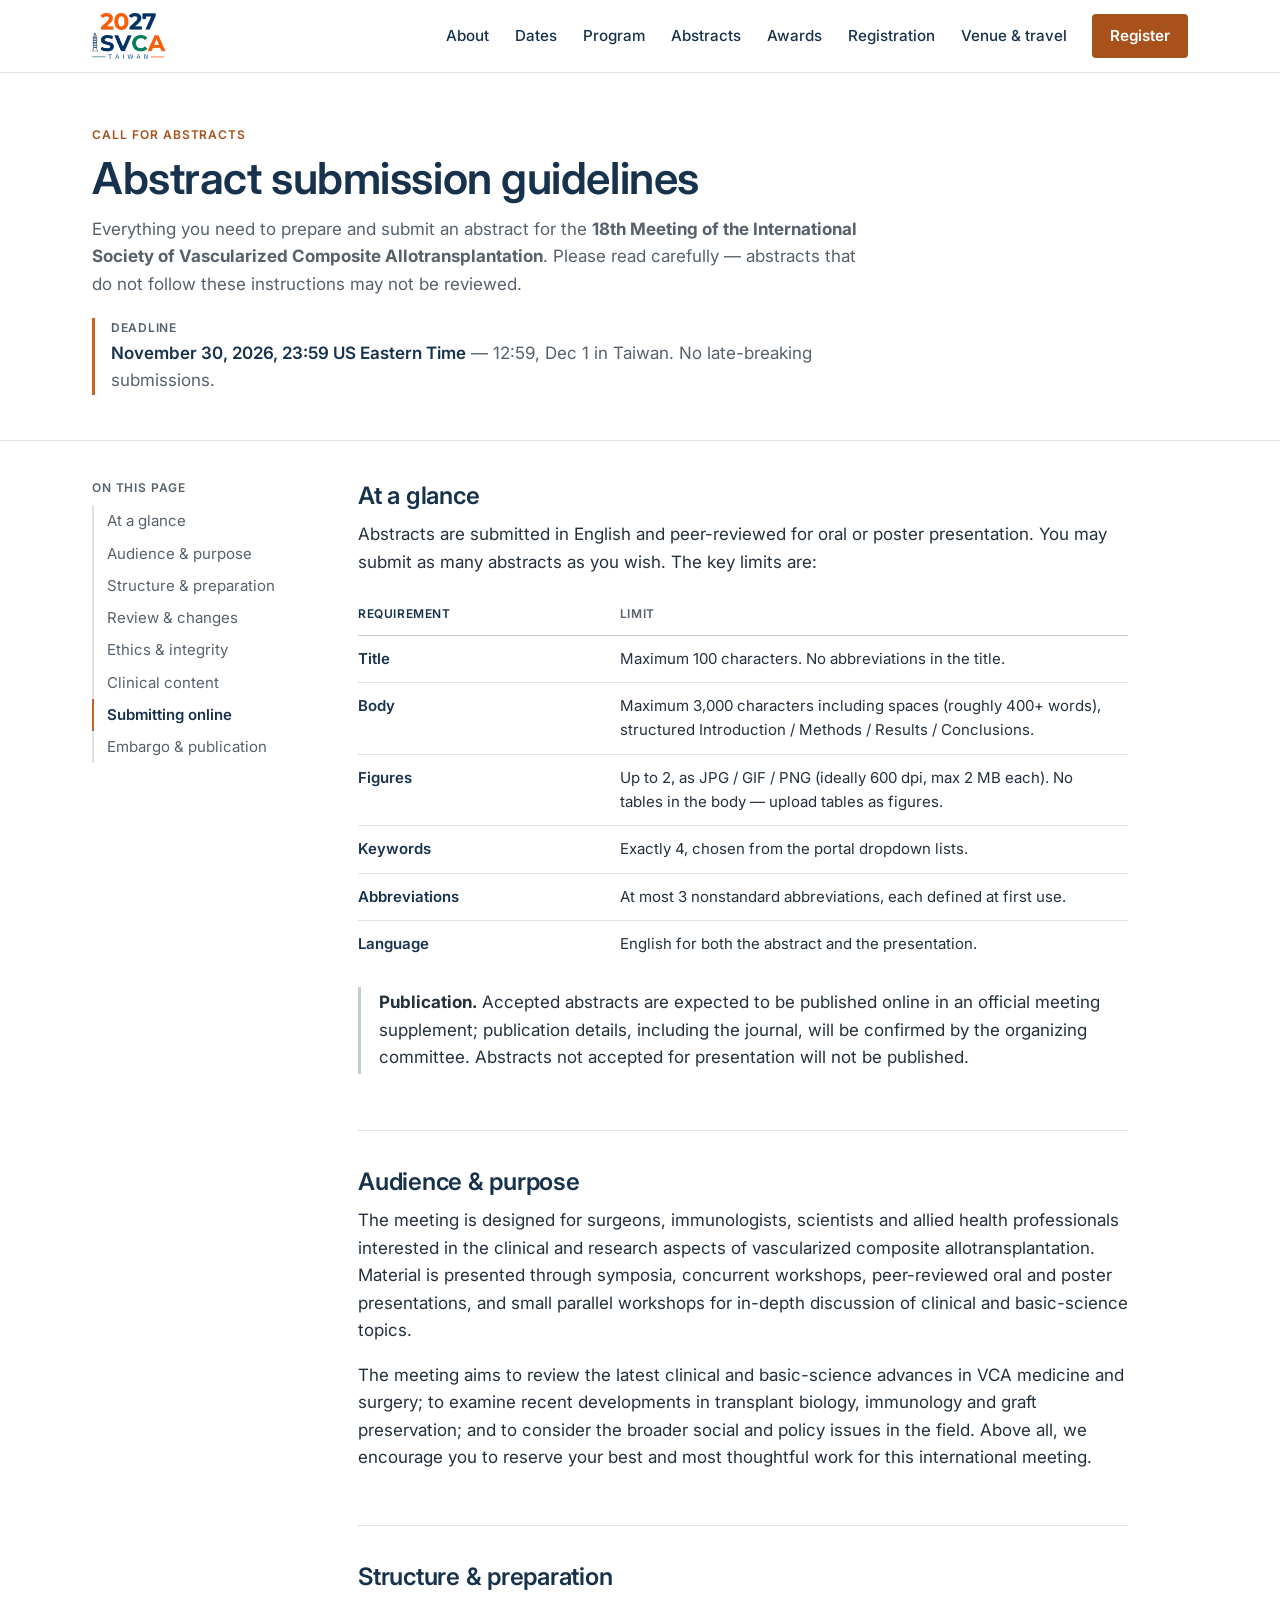
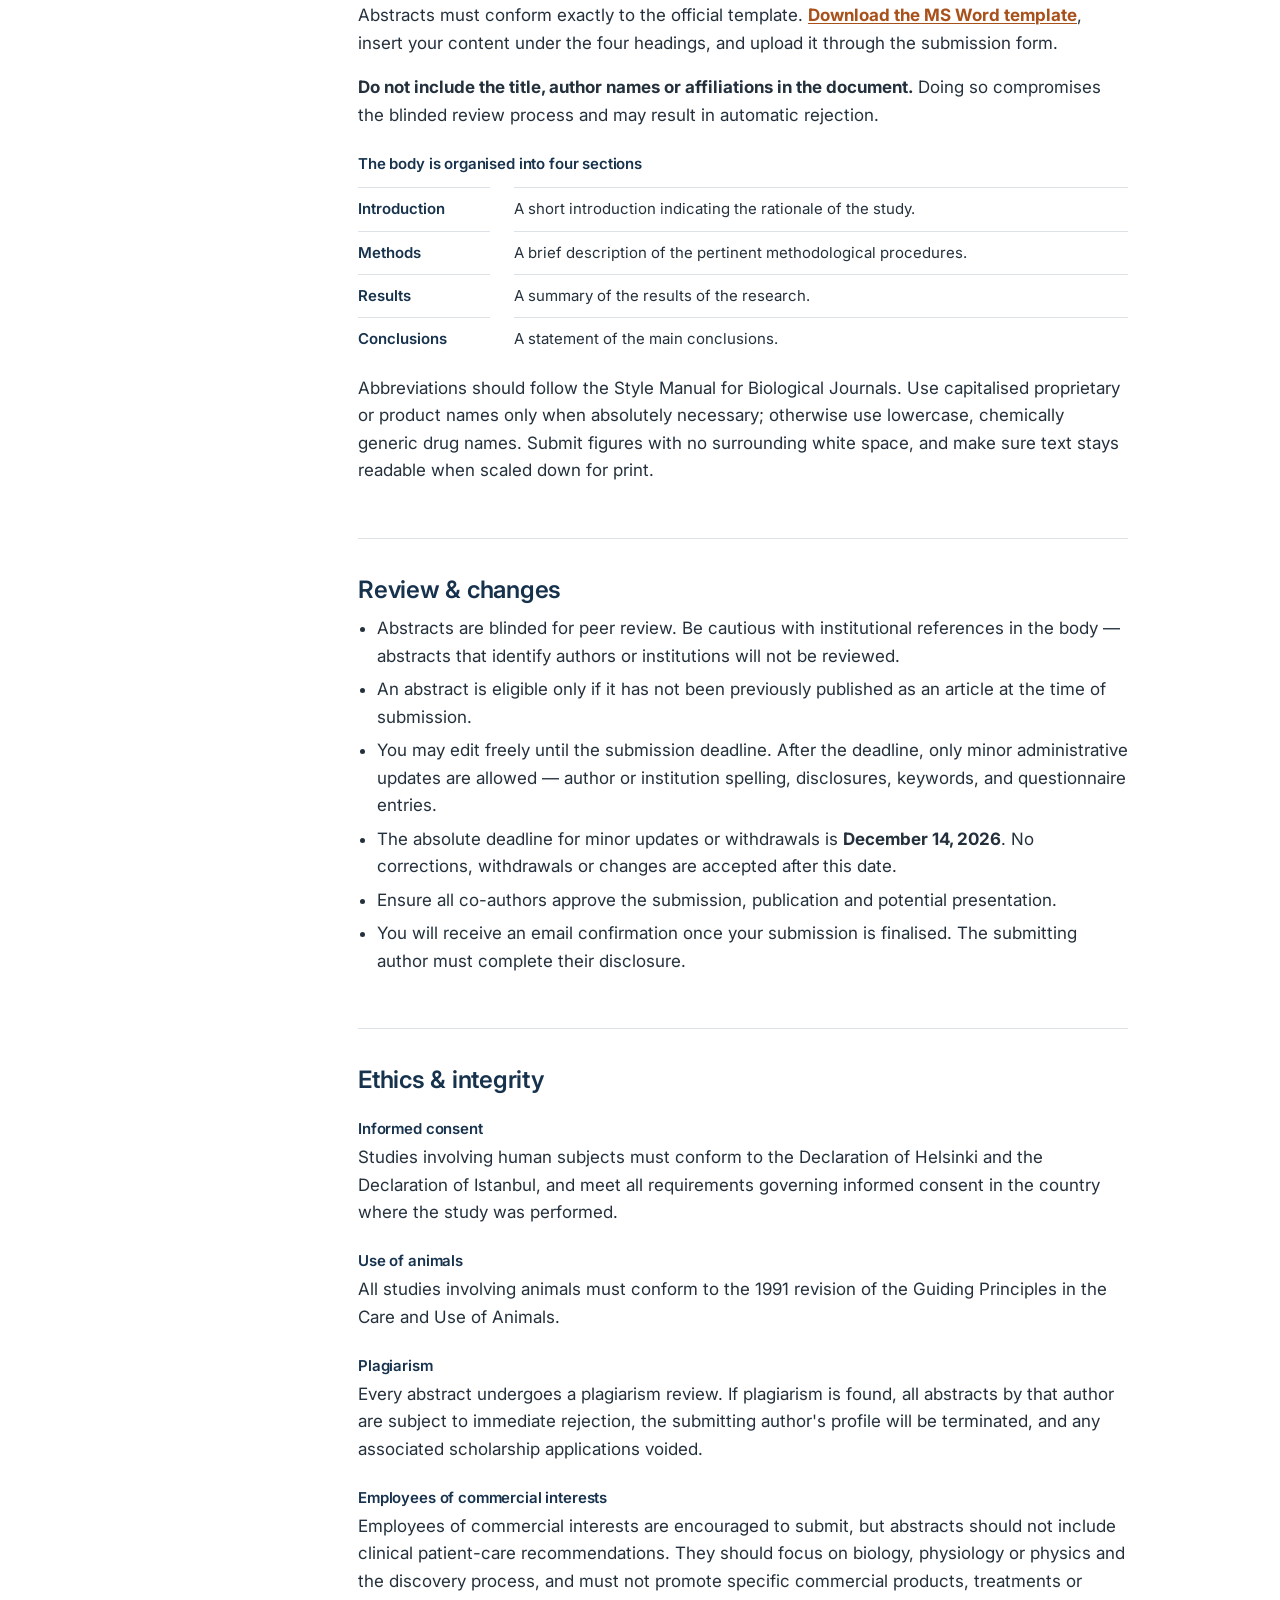
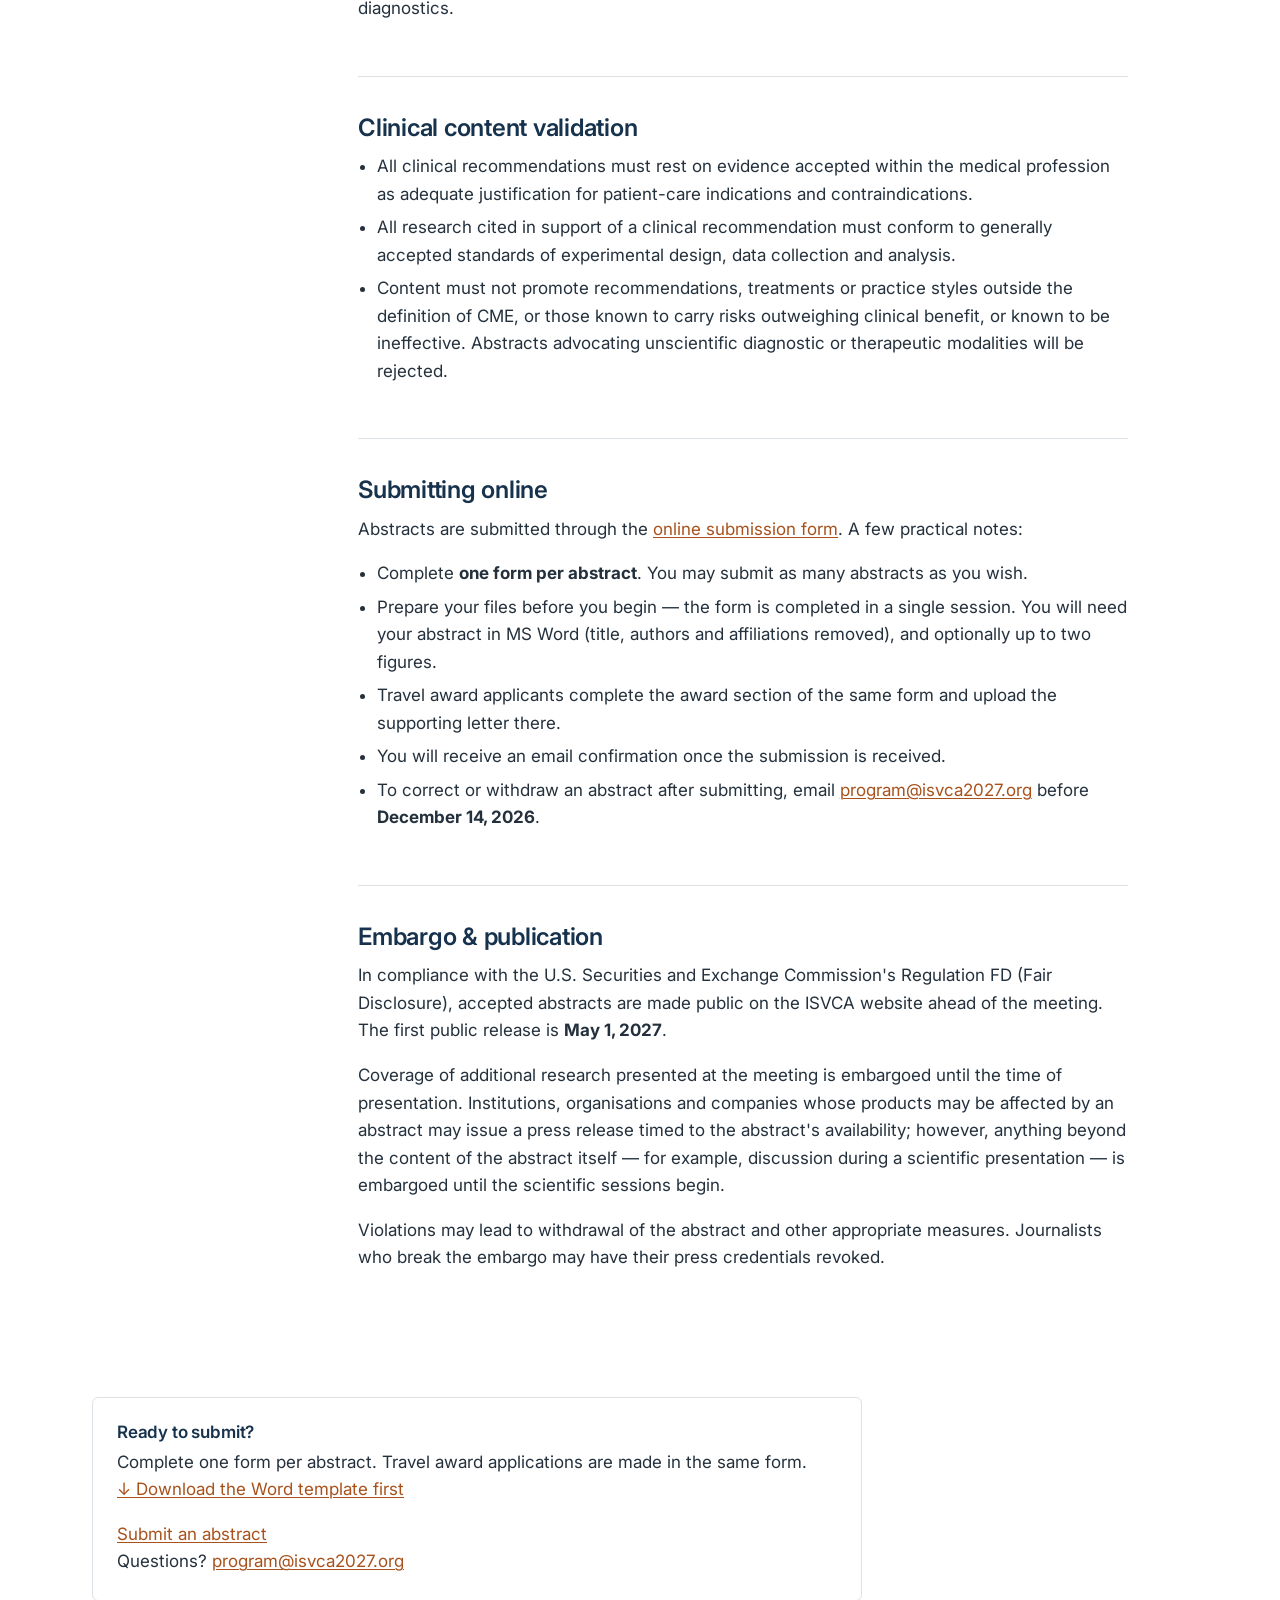
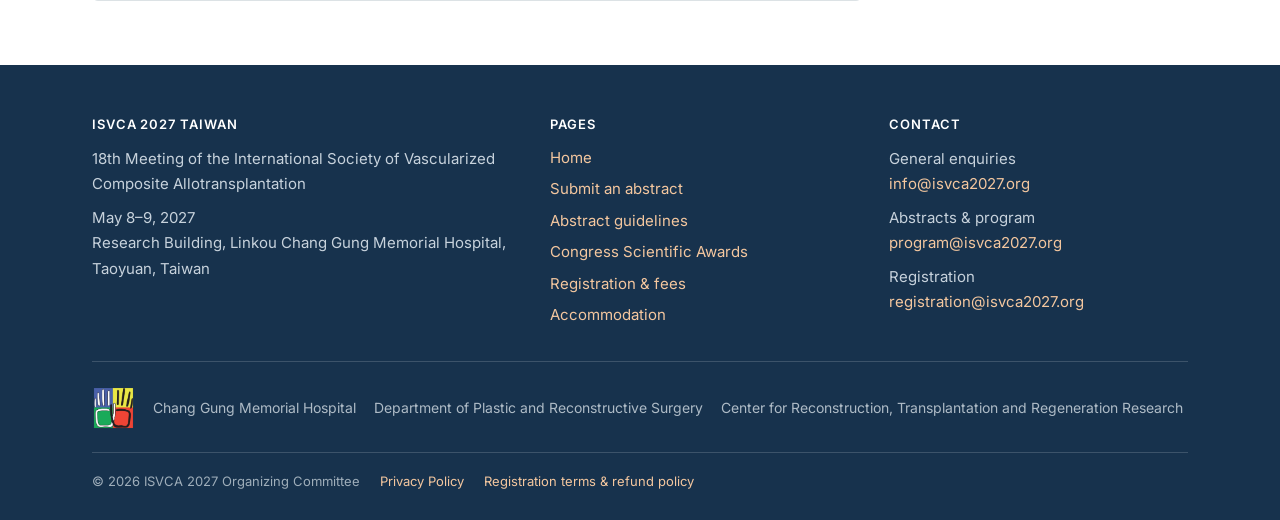
==== abstract-guidelines.html @ fd090eeb "ISVCA 2027 site: editorial redesign with shared design system - single shared stylesheet (assets/css" ====
<!DOCTYPE html>
<html lang="en">
<head>
<meta charset="UTF-8">
<meta name="viewport" content="width=device-width, initial-scale=1">
<title>Abstract Guidelines — ISVCA 2027</title>
<meta name="description" content="Full abstract submission guidelines and policies for ISVCA 2027 — the 18th Meeting of the International Society of Vascularized Composite Allotransplantation.">
<link rel="canonical" href="https://isvca2027.org/abstract-guidelines.html">
<meta name="theme-color" content="#17324D">
<link rel="icon" href="assets/favicon.svg" type="image/svg+xml">
<link rel="preconnect" href="https://fonts.googleapis.com">
<link rel="preconnect" href="https://fonts.gstatic.com" crossorigin>
<link rel="stylesheet" href="https://fonts.googleapis.com/css2?family=Inter:wght@400;500;600&display=swap">
<link rel="stylesheet" href="assets/css/site.css">
</head>
<body>
<a class="sr-only" href="#main">Skip to main content</a>

<header class="site-head">
  <div class="wrap site-head__in">
    <a class="site-head__brand" href="index.html"><img src="assets/logo.webp" width="288" height="180" alt="ISVCA 2027 Taiwan"></a>
    <button class="nav-toggle" aria-expanded="false" aria-controls="site-nav">
      <svg width="16" height="12" viewBox="0 0 16 12" aria-hidden="true"><path d="M0 1h16M0 6h16M0 11h16" stroke="currentColor" stroke-width="1.6"/></svg>
      Menu
    </button>
    <nav class="site-nav" id="site-nav" aria-label="Main">
      <a href="index.html#about">About</a>
      <a href="index.html#dates">Dates</a>
      <a href="index.html#program">Program</a>
      <a href="abstract-guidelines.html">Abstracts</a>
      <a href="awards.html">Awards</a>
      <a href="registration.html">Registration</a>
      <a href="index.html#travel">Venue &amp; travel</a>
      <a class="nav-cta" href="https://payment.cgprstw.org/13" target="_blank" rel="noopener">Register</a>
    </nav>
  </div>
</header>

<main id="main">
  <div class="docpage__head">
    <div class="wrap">
      <span class="kicker">Call for Abstracts</span>
      <h1>Abstract submission guidelines</h1>
      <p class="lede">Everything you need to prepare and submit an abstract for the <b>18th Meeting of the International Society of Vascularized Composite Allotransplantation</b>. Please read carefully — abstracts that do not follow these instructions may not be reviewed.</p>
      <p class="docpage__meta"><span class="k">Deadline</span> <span class="v">November 30, 2026, 23:59 US Eastern Time</span> — 12:59, Dec 1 in Taiwan. No late-breaking submissions.</p>
    </div>
  </div>

  <div class="wrap docpage">
    <aside class="toc">
      <h2>On this page</h2>
      <nav aria-label="Sections of this page">
        <a href="#specs">At a glance</a>
        <a href="#purpose">Audience &amp; purpose</a>
        <a href="#structure">Structure &amp; preparation</a>
        <a href="#review">Review &amp; changes</a>
        <a href="#ethics">Ethics &amp; integrity</a>
        <a href="#cme">Clinical content</a>
        <a href="#online">Submitting online</a>
        <a href="#embargo">Embargo &amp; publication</a>
      </nav>
    </aside>

    <div class="docbody">
<section id="specs">
      <h2>At a glance</h2>
      <p>Abstracts are submitted in English and peer-reviewed for oral or poster presentation. You may submit as many abstracts as you wish. The key limits are:</p>
      <table class="plain">
        <thead><tr><th>Requirement</th><th>Limit</th></tr></thead>
        <tbody>
          <tr><td>Title</td><td>Maximum 100 characters. No abbreviations in the title.</td></tr>
          <tr><td>Body</td><td>Maximum 3,000 characters including spaces (roughly 400+ words), structured Introduction / Methods / Results / Conclusions.</td></tr>
          <tr><td>Figures</td><td>Up to 2, as JPG / GIF / PNG (ideally 600 dpi, max 2 MB each). No tables in the body — upload tables as figures.</td></tr>
          <tr><td>Keywords</td><td>Exactly 4, chosen from the portal dropdown lists.</td></tr>
          <tr><td>Abbreviations</td><td>At most 3 nonstandard abbreviations, each defined at first use.</td></tr>
          <tr><td>Language</td><td>English for both the abstract and the presentation.</td></tr>
        </tbody>
      </table>
      <p class="callout"><b>Publication.</b> Accepted abstracts are expected to be published online in an official meeting supplement; publication details, including the journal, will be confirmed by the organizing committee. Abstracts not accepted for presentation will not be published.</p>
    </section>

    <section id="purpose">
      <h2>Audience &amp; purpose</h2>
      <p>The meeting is designed for surgeons, immunologists, scientists and allied health professionals interested in the clinical and research aspects of vascularized composite allotransplantation. Material is presented through symposia, concurrent workshops, peer-reviewed oral and poster presentations, and small parallel workshops for in-depth discussion of clinical and basic-science topics.</p>
      <p>The meeting aims to review the latest clinical and basic-science advances in VCA medicine and surgery; to examine recent developments in transplant biology, immunology and graft preservation; and to consider the broader social and policy issues in the field. Above all, we encourage you to reserve your best and most thoughtful work for this international meeting.</p>
    </section>

    <section id="structure">
      <h2>Structure &amp; preparation</h2>
      <p>Abstracts must conform exactly to the official template. <a href="ISVCA2027-Abstract-Template.docx" download><b>Download the MS&nbsp;Word template</b></a>, insert your content under the four headings, and upload it through the submission form.</p>
      <p><b>Do not include the title, author names or affiliations in the document.</b> Doing so compromises the blinded review process and may result in automatic rejection.</p>
      <h3>The body is organised into four sections</h3>
      <dl class="struct">
        <dt>Introduction</dt><dd>A short introduction indicating the rationale of the study.</dd>
        <dt>Methods</dt><dd>A brief description of the pertinent methodological procedures.</dd>
        <dt>Results</dt><dd>A summary of the results of the research.</dd>
        <dt>Conclusions</dt><dd>A statement of the main conclusions.</dd>
      </dl>
      <p>Abbreviations should follow the Style Manual for Biological Journals. Use capitalised proprietary or product names only when absolutely necessary; otherwise use lowercase, chemically generic drug names. Submit figures with no surrounding white space, and make sure text stays readable when scaled down for print.</p>
    </section>

    <section id="review">
      <h2>Review &amp; changes</h2>
      <ul>
        <li>Abstracts are blinded for peer review. Be cautious with institutional references in the body — abstracts that identify authors or institutions will not be reviewed.</li>
        <li>An abstract is eligible only if it has not been previously published as an article at the time of submission.</li>
        <li>You may edit freely until the submission deadline. After the deadline, only minor administrative updates are allowed — author or institution spelling, disclosures, keywords, and questionnaire entries.</li>
        <li>The absolute deadline for minor updates or withdrawals is <b>December 14, 2026</b>. No corrections, withdrawals or changes are accepted after this date.</li>
        <li>Ensure all co-authors approve the submission, publication and potential presentation.</li>
        <li>You will receive an email confirmation once your submission is finalised. The submitting author must complete their disclosure.</li>
      </ul>
    </section>

    <section id="ethics">
      <h2>Ethics &amp; integrity</h2>
      <h3>Informed consent</h3>
      <p>Studies involving human subjects must conform to the Declaration of Helsinki and the Declaration of Istanbul, and meet all requirements governing informed consent in the country where the study was performed.</p>
      <h3>Use of animals</h3>
      <p>All studies involving animals must conform to the 1991 revision of the Guiding Principles in the Care and Use of Animals.</p>
      <h3>Plagiarism</h3>
      <p>Every abstract undergoes a plagiarism review. If plagiarism is found, all abstracts by that author are subject to immediate rejection, the submitting author's profile will be terminated, and any associated scholarship applications voided.</p>
      <h3>Employees of commercial interests</h3>
      <p>Employees of commercial interests are encouraged to submit, but abstracts should not include clinical patient-care recommendations. They should focus on biology, physiology or physics and the discovery process, and must not promote specific commercial products, treatments or diagnostics.</p>
    </section>

    <section id="cme">
      <h2>Clinical content validation</h2>
      <ul>
        <li>All clinical recommendations must rest on evidence accepted within the medical profession as adequate justification for patient-care indications and contraindications.</li>
        <li>All research cited in support of a clinical recommendation must conform to generally accepted standards of experimental design, data collection and analysis.</li>
        <li>Content must not promote recommendations, treatments or practice styles outside the definition of CME, or those known to carry risks outweighing clinical benefit, or known to be ineffective. Abstracts advocating unscientific diagnostic or therapeutic modalities will be rejected.</li>
      </ul>
    </section>

    <section id="online">
      <h2>Submitting online</h2>
      <p>Abstracts are submitted through the <a href="submit-abstract.html">online submission form</a>. A few practical notes:</p>
      <ul>
        <li>Complete <b>one form per abstract</b>. You may submit as many abstracts as you wish.</li>
        <li>Prepare your files before you begin — the form is completed in a single session. You will need your abstract in MS&nbsp;Word (title, authors and affiliations removed), and optionally up to two figures.</li>
        <li>Travel award applicants complete the award section of the same form and upload the supporting letter there.</li>
        <li>You will receive an email confirmation once the submission is received.</li>
        <li>To correct or withdraw an abstract after submitting, email <a href="mailto:program@isvca2027.org">program@isvca2027.org</a> before <b>December 14, 2026</b>.</li>
      </ul>
    </section>

    <section id="embargo">
      <h2>Embargo &amp; publication</h2>
      <p>In compliance with the U.S. Securities and Exchange Commission's Regulation FD (Fair Disclosure), accepted abstracts are made public on the ISVCA website ahead of the meeting. The first public release is <b>May 1, 2027</b>.</p>
      <p>Coverage of additional research presented at the meeting is embargoed until the time of presentation. Institutions, organisations and companies whose products may be affected by an abstract may issue a press release timed to the abstract's availability; however, anything beyond the content of the abstract itself — for example, discussion during a scientific presentation — is embargoed until the scientific sessions begin.</p>
      <p>Violations may lead to withdrawal of the abstract and other appropriate measures. Journalists who break the embargo may have their press credentials revoked.</p>
    </section>
    </div>
  </div>

  <div class="wrap" style="padding-bottom:64px">
    <div class="panel" style="max-width:var(--measure)">
      <h2 style="font-size:1.0625rem;margin-bottom:.4rem">Ready to submit?</h2>
<p>Complete one form per abstract. Travel award applications are made in the same form.<br><a href="ISVCA2027-Abstract-Template.docx" download>↓ Download the Word template first</a></p>
      <a href="submit-abstract.html">Submit an abstract</a>
      <p>Questions? <a href="mailto:program@isvca2027.org">program@isvca2027.org</a></p>
    </div>
  </div>

</main>

<footer class="site-foot">
  <div class="wrap">
    <div class="site-foot__cols">
      <div>
        <h2>ISVCA 2027 Taiwan</h2>
        <p>18th Meeting of the International Society of Vascularized Composite Allotransplantation</p>
        <p>May 8&ndash;9, 2027<br>Research Building, Linkou Chang Gung Memorial Hospital, Taoyuan, Taiwan</p>
      </div>
      <div>
        <h2>Pages</h2>
        <div class="site-foot__links">
          <a href="index.html">Home</a>
          <a href="submit-abstract.html">Submit an abstract</a>
          <a href="abstract-guidelines.html">Abstract guidelines</a>
          <a href="awards.html">Congress Scientific Awards</a>
          <a href="registration.html">Registration &amp; fees</a>
          <a href="index.html#hotels">Accommodation</a>
        </div>
      </div>
      <div>
        <h2>Contact</h2>
        <p>General enquiries<br><a href="mailto:info@isvca2027.org">info@isvca2027.org</a></p>
        <p>Abstracts &amp; program<br><a href="mailto:program@isvca2027.org">program@isvca2027.org</a></p>
        <p>Registration<br><a href="mailto:registration@isvca2027.org">registration@isvca2027.org</a></p>
      </div>
    </div>
    <div class="site-foot__orgs">
      <img src="assets/hands.webp" width="283" height="287" loading="lazy" decoding="async" alt="International Society of Vascularized Composite Allotransplantation logo">
      <span>Chang Gung Memorial Hospital</span>
      <span>Department of Plastic and Reconstructive Surgery</span>
      <span>Center for Reconstruction, Transplantation and Regeneration Research</span>
    </div>
    <div class="site-foot__legal">
      <span>&copy; 2026 ISVCA 2027 Organizing Committee</span>
      <a href="privacy.html">Privacy Policy</a>
      <a href="registration.html#refund">Registration terms &amp; refund policy</a>
    </div>
  </div>
</footer>
<script src="assets/js/site.js" defer></script>
</body>
</html>
---- assets/css/site.css ----
/* ==========================================================================
   ISVCA 2027 — shared design system
   Editorial / academic conference styling. One typeface, restrained colour,
   thin rules and spacing instead of cards and shadows.
   ========================================================================== */

/* ---------- Tokens ---------------------------------------------------- */
:root{
  /* colour */
  --navy:#17324D;          /* headings, primary surfaces */
  --ink:#24313D;           /* body text */
  --muted:#56616B;         /* secondary text — 6.33:1 on white */
  --accent:#C96524;        /* orange: large text, rules, accents only (3.91:1) */
  --accent-dk:#A8511B;     /* orange for links & button fills — 5.44:1 */
  --green:#426D64;         /* secondary accent — 5.83:1 */
  --surface:#FFFFFF;
  --surface-alt:#F5F6F5;   /* occasional band */
  --rule:#DCE2E5;
  --rule-strong:#C3CCD2;

  /* type */
  --font:'Inter','Source Sans 3',-apple-system,BlinkMacSystemFont,'Segoe UI',Roboto,Helvetica,Arial,sans-serif;
  --fs-body:1.0625rem;     /* 17px */
  --fs-small:0.875rem;     /* 14px */
  --lh:1.62;
  --measure:70ch;

  /* layout */
  --maxw:1160px;
  --pad:32px;
  --section-y:88px;
  --radius:6px;
  --radius-sm:4px;
}

@media (max-width:760px){
  :root{ --pad:20px; --section-y:56px; --fs-body:1rem; }
}

/* ---------- Reset ----------------------------------------------------- */
*,*::before,*::after{box-sizing:border-box}
html{-webkit-text-size-adjust:100%;scroll-behavior:smooth;scroll-padding-top:84px}
body{
  margin:0;background:var(--surface);color:var(--ink);
  font-family:var(--font);font-size:var(--fs-body);line-height:var(--lh);
  -webkit-font-smoothing:antialiased;text-rendering:optimizeLegibility;
}
img{max-width:100%;height:auto;display:block}
h1,h2,h3,h4,h5{margin:0;color:var(--navy);font-weight:600;line-height:1.22;letter-spacing:-0.01em}
p{margin:0 0 1em}
ul,ol{margin:0 0 1em;padding-left:1.25em}
li{margin:.35em 0}
a{color:var(--accent-dk);text-decoration:underline;text-underline-offset:2px;text-decoration-thickness:1px}
a:hover{color:var(--navy)}
:focus-visible{outline:2px solid var(--accent-dk);outline-offset:2px;border-radius:2px}
hr{border:none;border-top:1px solid var(--rule);margin:2rem 0}
table{border-collapse:collapse;width:100%}
.sr-only{position:absolute;width:1px;height:1px;padding:0;margin:-1px;overflow:hidden;clip:rect(0,0,0,0);white-space:nowrap;border:0}

/* ---------- Layout ---------------------------------------------------- */
.wrap{max-width:var(--maxw);margin-inline:auto;padding-inline:var(--pad)}
.section{padding-block:var(--section-y)}
.section--alt{background:var(--surface-alt)}
.section--tight{padding-block:calc(var(--section-y) * .62)}
.section + .section{border-top:1px solid var(--rule)}
.section--alt + .section,.section + .section--alt{border-top:none}
.prose{max-width:var(--measure)}

/* section heading: sentence case, no eyebrow pill, no gradient rule */
.s-head{margin-bottom:34px;max-width:var(--measure)}
.s-head h2{font-size:clamp(1.75rem,2.6vw,2.125rem);font-weight:600}
.s-head .lede{margin:.6rem 0 0;color:var(--muted)}
.s-head .kicker{
  display:block;font-size:.75rem;font-weight:600;letter-spacing:.08em;
  text-transform:uppercase;color:var(--muted);margin-bottom:.45rem;
}

/* ---------- Buttons --------------------------------------------------- */
.btn{
  display:inline-flex;align-items:center;gap:.5em;
  padding:.72em 1.4em;border-radius:var(--radius-sm);
  font-size:1rem;font-weight:600;line-height:1.2;
  text-decoration:none;border:1px solid transparent;cursor:pointer;
  transition:background-color .15s ease,border-color .15s ease,color .15s ease;
  min-height:44px;
}
.btn--primary{background:var(--accent-dk);color:#fff;border-color:var(--accent-dk)}
.btn--primary:hover{background:#8e4416;border-color:#8e4416;color:#fff}
.btn--primary:active{background:#7a3a12}
.btn--secondary{background:transparent;color:var(--navy);border-color:var(--rule-strong)}
.btn--secondary:hover{background:var(--surface-alt);border-color:var(--navy);color:var(--navy)}
.btn--onDark{background:#fff;color:var(--navy);border-color:#fff}
.btn--onDark:hover{background:var(--surface-alt);color:var(--navy)}
.btn[aria-disabled="true"],.btn:disabled{background:var(--rule);color:var(--muted);border-color:var(--rule);cursor:not-allowed}
.link-quiet{font-weight:600;color:var(--navy);text-decoration:none;border-bottom:1px solid var(--rule-strong);padding-bottom:1px}
.link-quiet:hover{color:var(--accent-dk);border-bottom-color:var(--accent-dk)}

/* ---------- Site header / nav ---------------------------------------- */
.site-head{position:sticky;top:0;z-index:50;background:rgba(255,255,255,.97);border-bottom:1px solid var(--rule);backdrop-filter:saturate(140%) blur(6px)}
.site-head__in{display:flex;align-items:center;gap:20px;min-height:72px}
.site-head__brand{display:flex;align-items:center;text-decoration:none;flex:0 0 auto}
.site-head__brand img{height:46px;width:auto}
.site-nav{margin-left:auto;display:flex;align-items:center;gap:4px}
.site-nav a{
  color:var(--navy);text-decoration:none;font-size:.95rem;font-weight:500;
  padding:9px 11px;border-radius:var(--radius-sm);white-space:nowrap;
}
.site-nav a:hover{background:var(--surface-alt)}
.site-nav a[aria-current="true"]{color:var(--accent-dk);box-shadow:inset 0 -2px 0 var(--accent)}
.site-nav .nav-cta{margin-left:10px;background:var(--accent-dk);color:#fff;padding:10px 18px;font-weight:600}
.site-nav .nav-cta:hover{background:#8e4416;color:#fff}
.nav-toggle{display:none;margin-left:auto;align-items:center;gap:8px;background:none;border:1px solid var(--rule-strong);border-radius:var(--radius-sm);padding:9px 13px;font:inherit;font-size:.9rem;font-weight:600;color:var(--navy);cursor:pointer;min-height:44px}
.nav-toggle svg{display:block}

@media (max-width:1060px){
  .nav-toggle{display:inline-flex}
  .site-nav{
    display:none;position:absolute;left:0;right:0;top:100%;
    background:#fff;border-bottom:1px solid var(--rule);
    flex-direction:column;align-items:stretch;gap:0;padding:8px var(--pad) 18px;
  }
  .site-nav.is-open{display:flex}
  .site-nav a{padding:13px 4px;border-bottom:1px solid var(--rule);border-radius:0;font-size:1rem}
  .site-nav .nav-cta{margin:14px 0 0;border-radius:var(--radius-sm);text-align:center;justify-content:center;display:block;border-bottom:none}
}

/* ---------- Hero ------------------------------------------------------ */
.hero{padding-block:72px 0;border-bottom:1px solid var(--rule)}
.hero__grid{display:grid;grid-template-columns:minmax(0,1.05fr) minmax(0,.95fr);gap:56px;align-items:center}
.hero__eyebrow{font-size:.8rem;font-weight:600;letter-spacing:.09em;text-transform:uppercase;color:var(--accent-dk);margin:0 0 .9rem}
.hero h1{font-size:clamp(2rem,4.6vw,3.5rem);font-weight:600;line-height:1.08;letter-spacing:-0.02em;margin:0 0 .35rem}
.hero__sub{font-size:clamp(1.0625rem,1.6vw,1.3rem);font-weight:400;color:var(--ink);line-height:1.38;max-width:24ch;margin:0 0 1.6rem}
.hero__facts{margin:0 0 1.9rem;padding:0;list-style:none;border-top:1px solid var(--rule);border-bottom:1px solid var(--rule)}
.hero__facts li{display:flex;gap:16px;padding:12px 0;margin:0;border-bottom:1px solid var(--rule)}
.hero__facts li:last-child{border-bottom:none}
.hero__facts dt,.hero__facts .k{flex:0 0 108px;color:var(--muted);font-size:.875rem;padding-top:1px}
.hero__facts .v{font-weight:600;color:var(--navy)}
.hero__facts .v small{display:block;font-weight:400;color:var(--muted);font-size:.875rem}
.hero__actions{display:flex;align-items:center;gap:14px;flex-wrap:wrap}
.hero__note{margin:1.4rem 0 0;font-size:.875rem;color:var(--muted)}
.hero__poster{margin:0}
.hero__poster img{width:100%;border:1px solid var(--rule);border-radius:var(--radius)}
.hero__poster figcaption{margin-top:10px;font-size:.8125rem;color:var(--muted)}
@media (max-width:900px){
  .hero{padding-block:44px 0}
  .hero__grid{grid-template-columns:1fr;gap:34px}
  .hero__sub{max-width:none}
}

/* announcement strip — one quiet line, no pills */
.notice{background:var(--navy);color:#E6ECF2}
.notice__in{display:flex;flex-wrap:wrap;gap:8px 28px;padding:13px 0;font-size:.9375rem;align-items:baseline}
.notice b{color:#fff;font-weight:600}
.notice a{color:#F4C79F}
.notice a:hover{color:#fff}

/* ---------- Definition / data lists ----------------------------------- */
.datalist{border-top:1px solid var(--rule);margin:0}
.datalist__row{display:grid;grid-template-columns:200px minmax(0,1fr);gap:8px 28px;padding:16px 0;border-bottom:1px solid var(--rule)}
.datalist__row.is-key .datalist__term{color:var(--accent-dk)}
.datalist__term{font-weight:600;color:var(--navy)}
.datalist__term small{display:block;font-weight:400;color:var(--muted);font-size:.8125rem}
.datalist__desc{color:var(--ink)}
.datalist__desc small{display:block;color:var(--muted);font-size:.875rem;margin-top:2px}
@media (max-width:700px){
  .datalist__row{grid-template-columns:1fr;gap:2px;padding:14px 0}
}

/* ---------- News list ------------------------------------------------- */
.newslist{border-top:1px solid var(--rule)}
.newsitem{display:grid;grid-template-columns:150px minmax(0,1fr);gap:6px 28px;padding:20px 0;border-bottom:1px solid var(--rule)}
.newsitem__date{color:var(--muted);font-size:.875rem;padding-top:3px}
.newsitem h3{font-size:1.0625rem;font-weight:600;margin:0 0 .3rem}
.newsitem p{margin:0;color:var(--muted);max-width:var(--measure)}
@media (max-width:700px){.newsitem{grid-template-columns:1fr;gap:3px}}

/* ---------- Faculty --------------------------------------------------- */
.faculty{border-top:1px solid var(--rule)}
.faculty__row{display:grid;grid-template-columns:minmax(0,1fr) minmax(0,1.25fr) auto;gap:6px 28px;padding:18px 0;border-bottom:1px solid var(--rule);align-items:baseline}
.faculty__name{font-weight:600;color:var(--navy)}
.faculty__name span{display:block;font-weight:400;color:var(--muted);font-size:.875rem;margin-top:1px}
.faculty__affil{color:var(--muted);font-size:.9375rem}
.faculty__status{font-size:.75rem;font-weight:600;letter-spacing:.05em;text-transform:uppercase;white-space:nowrap;color:var(--muted)}
.faculty__status.is-confirmed{color:var(--green)}
@media (max-width:860px){
  .faculty__row{grid-template-columns:1fr;gap:4px;padding:16px 0}
  .faculty__status{order:-1}
}

/* ---------- Schedule table ------------------------------------------- */
.tabs{display:flex;gap:2px;border-bottom:1px solid var(--rule);margin-bottom:0;flex-wrap:wrap}
.tabs button{
  background:none;border:none;border-bottom:2px solid transparent;margin-bottom:-1px;
  font:inherit;font-size:.9375rem;font-weight:600;color:var(--muted);
  padding:12px 16px;cursor:pointer;min-height:44px;
}
.tabs button:hover{color:var(--navy)}
.tabs button[aria-selected="true"]{color:var(--navy);border-bottom-color:var(--accent)}
.tabpanel[hidden]{display:none}
.sched{width:100%;font-size:.9375rem}
.sched caption{text-align:left;color:var(--muted);font-size:.875rem;padding:14px 0 8px}
.sched th,.sched td{text-align:left;padding:12px 14px 12px 0;border-bottom:1px solid var(--rule);vertical-align:top}
.sched thead th{font-size:.75rem;font-weight:600;letter-spacing:.06em;text-transform:uppercase;color:var(--muted);border-bottom:1px solid var(--rule-strong);padding-top:0}
.sched .t{white-space:nowrap;color:var(--navy);font-variant-numeric:tabular-nums;width:1%;font-weight:500}
.sched .ttl{font-weight:600;color:var(--navy)}
.sched .ttl small{display:block;font-weight:400;color:var(--muted);font-size:.875rem;margin-top:2px}
.sched tr.is-break .ttl{font-weight:400;color:var(--muted)}
.sched tr.is-key{background:#FBF6F1}
.tag{display:inline-block;font-size:.6875rem;font-weight:600;letter-spacing:.04em;color:var(--muted);border:1px solid var(--rule-strong);border-radius:3px;padding:1px 5px;margin-left:8px;vertical-align:1px}
@media (max-width:640px){
  .sched,.sched tbody,.sched tr,.sched td{display:block;width:100%}
  .sched thead{display:none}
  .sched tr{padding:12px 0;border-bottom:1px solid var(--rule)}
  .sched td{border:none;padding:0}
  .sched .t{font-size:.8125rem;color:var(--muted);margin-bottom:2px}
}

/* ---------- Fee table ------------------------------------------------- */
.tablewrap{overflow-x:auto;-webkit-overflow-scrolling:touch}
.tablewrap__hint{font-size:.8125rem;color:var(--muted);margin:0 0 6px}
.feetable{font-size:.9375rem;min-width:620px}
.feetable th,.feetable td{padding:12px 16px;border-bottom:1px solid var(--rule);text-align:right;vertical-align:top}
.feetable th:first-child,.feetable td:first-child{text-align:left;padding-left:0}
.feetable thead th{font-size:.75rem;font-weight:600;letter-spacing:.05em;text-transform:uppercase;color:var(--muted);border-bottom:1px solid var(--rule-strong);line-height:1.4}
.feetable thead th span{display:block;text-transform:none;letter-spacing:0;font-weight:400;font-size:.8125rem;margin-top:2px}
.feetable tbody th{text-align:left;padding-left:0;font-weight:600;color:var(--navy);background:var(--surface-alt);font-size:.8125rem;letter-spacing:.04em;text-transform:uppercase}
.feetable td.num{font-variant-numeric:tabular-nums;color:var(--navy);font-weight:500;white-space:nowrap}
.feetable td.num.is-early{color:var(--accent-dk);font-weight:600}
@media (max-width:700px){.feetable th,.feetable td{padding:10px 12px}}

/* ---------- Callouts (replaces coloured cards) ------------------------ */
.callout{border-left:3px solid var(--rule-strong);padding:2px 0 2px 18px;margin:20px 0;color:var(--ink);max-width:var(--measure)}
.callout > :last-child{margin-bottom:0}
.callout--accent{border-left-color:var(--accent)}
.callout--green{border-left-color:var(--green)}
.callout__title{font-weight:600;color:var(--navy)}

/* ---------- Plain panel (light frame, no shadow) ---------------------- */
.panel{border:1px solid var(--rule);border-radius:var(--radius);padding:24px}
.panel h3{font-size:1.0625rem;margin:0 0 .5rem}
.panel > :last-child{margin-bottom:0}
.panel--alt{background:var(--surface-alt);border-color:transparent}

/* ---------- Generic grids -------------------------------------------- */
.cols-2{display:grid;grid-template-columns:repeat(2,minmax(0,1fr));gap:32px}
.cols-3{display:grid;grid-template-columns:repeat(3,minmax(0,1fr));gap:32px}
.cols-2-7-5{display:grid;grid-template-columns:minmax(0,1.3fr) minmax(0,1fr);gap:48px;align-items:start}
@media (max-width:860px){.cols-3{grid-template-columns:repeat(2,minmax(0,1fr));gap:24px}}
@media (max-width:760px){
  .cols-2,.cols-3,.cols-2-7-5{grid-template-columns:1fr;gap:28px}
}

/* ---------- Steps (numbered, no cards) -------------------------------- */
.steps{counter-reset:step;border-top:1px solid var(--rule);margin:0;padding:0;list-style:none}
.steps li{counter-increment:step;display:grid;grid-template-columns:40px minmax(0,1fr);gap:0 20px;padding:18px 0;border-bottom:1px solid var(--rule);margin:0}
.steps li::before{content:counter(step,decimal-leading-zero);color:var(--accent-dk);font-weight:600;font-size:.875rem;padding-top:2px;font-variant-numeric:tabular-nums}
.steps h3{font-size:1rem;margin:0 0 .25rem}
.steps p{margin:0;color:var(--muted);max-width:var(--measure)}

/* ---------- Spec list ------------------------------------------------- */
.speclist{border-top:1px solid var(--rule);margin:0}
.speclist__row{display:grid;grid-template-columns:200px minmax(0,1fr);gap:4px 28px;padding:13px 0;border-bottom:1px solid var(--rule)}
.speclist dt{font-weight:600;color:var(--navy);font-variant-numeric:tabular-nums}
.speclist dd{margin:0;color:var(--muted)}
@media (max-width:700px){.speclist__row{grid-template-columns:1fr;gap:1px}}

/* ---------- Award comparison ------------------------------------------ */
.awards{display:grid;grid-template-columns:repeat(2,minmax(0,1fr));gap:0;border-top:1px solid var(--rule-strong)}
.award{padding:26px 28px 26px 0;border-bottom:1px solid var(--rule)}
.award + .award{padding-left:28px;border-left:1px solid var(--rule)}
.award__org{font-size:.75rem;font-weight:600;letter-spacing:.07em;text-transform:uppercase;color:var(--accent-dk);margin-bottom:.4rem}
.award h3{font-size:1.125rem;margin:0 0 .6rem}
.award__amount{font-weight:600;color:var(--navy);margin:0 0 .6rem}
.award p{color:var(--muted)}
.award > :last-child{margin-bottom:0}
@media (max-width:760px){
  .awards{grid-template-columns:1fr}
  .award{padding:22px 0}
  .award + .award{padding-left:0;border-left:none}
}

/* ---------- Photo cards (Explore) ------------------------------------- */
.photogrid{display:grid;grid-template-columns:repeat(3,minmax(0,1fr));gap:24px}
.photocard{text-decoration:none;color:inherit;display:block}
.photocard img{width:100%;aspect-ratio:3/2;object-fit:cover;border-radius:var(--radius);border:1px solid var(--rule)}
.photocard__k{display:block;font-size:.75rem;letter-spacing:.07em;text-transform:uppercase;color:var(--muted);margin:12px 0 2px}
.photocard h3{font-size:1.0625rem;margin:0 0 .25rem}
.photocard p{margin:0;color:var(--muted);font-size:.9375rem}
.photocard:hover h3{color:var(--accent-dk)}
@media (max-width:860px){.photogrid{grid-template-columns:repeat(2,minmax(0,1fr));gap:20px}}
@media (max-width:560px){.photogrid{grid-template-columns:1fr}}

/* ---------- Venue / map ----------------------------------------------- */
.mapframe{width:100%;height:100%;min-height:320px;border:1px solid var(--rule);border-radius:var(--radius)}

/* ---------- Subscribe ------------------------------------------------- */
.subscribe{background:var(--surface-alt)}
.subscribe__form{display:flex;gap:10px;flex-wrap:wrap;margin:18px 0 0;max-width:var(--measure)}
.subscribe input[type=email]{
  flex:1 1 260px;min-height:44px;padding:11px 14px;border:1px solid var(--rule-strong);
  border-radius:var(--radius-sm);font:inherit;font-size:1rem;background:#fff;color:var(--ink);
}
.subscribe input[type=email]:focus{outline:none;border-color:var(--navy);box-shadow:0 0 0 3px rgba(23,50,77,.12)}
.subscribe__consent{display:flex;gap:10px;align-items:flex-start;margin-top:14px;font-size:.875rem;color:var(--muted);max-width:var(--measure)}
.subscribe__consent input{margin-top:4px;width:16px;height:16px;accent-color:var(--navy);flex:0 0 auto}
.subscribe__msg{margin:12px 0 0;font-size:.9375rem;font-weight:600;min-height:1.3em;color:var(--green)}

/* ---------- Footer ---------------------------------------------------- */
.site-foot{background:var(--navy);color:#C7D2DC;font-size:.9375rem;padding-block:52px 28px}
.site-foot h2{color:#fff;font-size:.8125rem;font-weight:600;letter-spacing:.07em;text-transform:uppercase;margin:0 0 .8rem}
.site-foot a{color:#F4C79F;text-decoration:none}
.site-foot a:hover{color:#fff;text-decoration:underline}
.site-foot__cols{display:grid;grid-template-columns:1.4fr 1fr 1fr;gap:40px;padding-bottom:34px}
.site-foot__cols p{margin:0 0 .5rem;line-height:1.7}
.site-foot__links{display:flex;flex-direction:column;gap:.45rem}
.site-foot__orgs{border-top:1px solid rgba(255,255,255,.16);padding-top:24px;display:flex;align-items:center;gap:18px;flex-wrap:wrap}
.site-foot__orgs img{height:44px;width:auto;border-radius:4px;flex:0 0 auto}
.site-foot__orgs span{font-size:.875rem;color:#AEBBC6}
.site-foot__legal{border-top:1px solid rgba(255,255,255,.16);margin-top:22px;padding-top:18px;font-size:.8125rem;color:#9FAEBA;display:flex;gap:8px 20px;flex-wrap:wrap}
@media (max-width:760px){.site-foot__cols{grid-template-columns:1fr;gap:28px}}

/* ---------- Document pages (guidelines / awards / registration) ------- */
.docpage__head{padding-block:52px 28px;border-bottom:1px solid var(--rule)}
.docpage__head .kicker{display:block;font-size:.75rem;font-weight:600;letter-spacing:.08em;text-transform:uppercase;color:var(--accent-dk);margin-bottom:.5rem}
.docpage__head h1{font-size:clamp(1.9rem,3.6vw,2.75rem);font-weight:600;margin:0 0 .6rem}
.docpage__head .lede{color:var(--muted);max-width:var(--measure);margin:0}
.docpage__meta{display:block;margin-top:20px;border-left:3px solid var(--accent);padding-left:16px;max-width:var(--measure);color:var(--muted)}
.docpage__meta .k{display:block;font-size:.75rem;font-weight:600;letter-spacing:.06em;text-transform:uppercase;color:var(--muted);margin-bottom:2px}
.docpage__meta .v{font-weight:600;color:var(--navy)}
.docpage{display:grid;grid-template-columns:210px minmax(0,1fr);gap:56px;align-items:start;padding-block:40px 72px}
.toc{position:sticky;top:96px;font-size:.9375rem}
.toc h2{font-size:.75rem;font-weight:600;letter-spacing:.07em;text-transform:uppercase;color:var(--muted);margin:0 0 10px}
.toc a{display:block;color:var(--muted);text-decoration:none;padding:6px 0 6px 13px;border-left:2px solid var(--rule);line-height:1.35}
.toc a:hover{color:var(--navy);border-left-color:var(--rule-strong)}
.toc a[aria-current="true"]{color:var(--navy);font-weight:600;border-left-color:var(--accent)}
.docbody{max-width:var(--measure)}
.docbody section{padding-bottom:36px;margin-bottom:36px;border-bottom:1px solid var(--rule);scroll-margin-top:96px}
.docbody section:last-of-type{border-bottom:none;margin-bottom:0}
.docbody h2{font-size:1.5rem;font-weight:600;margin:0 0 .7rem}
.docbody h3{font-size:.9375rem;font-weight:600;margin:1.6rem 0 .35rem}
.docbody p,.docbody li{color:var(--ink)}
.docbody ul{padding-left:1.1em}
.docbody--wide{max-width:none}
@media (max-width:900px){
  .docpage{grid-template-columns:1fr;gap:0;padding-block:28px 56px}
  .toc{position:static;border-bottom:1px solid var(--rule);padding-bottom:20px;margin-bottom:28px}
  .toc nav{columns:2;column-gap:24px}
}

/* ---------- Forms ----------------------------------------------------- */
.form fieldset{border:none;margin:0;padding:30px 0 6px;border-top:1px solid var(--rule)}
.form legend{font-size:.8125rem;font-weight:600;letter-spacing:.06em;text-transform:uppercase;color:var(--muted);padding:0 12px 0 0}
.form .field{margin-bottom:18px}
.form label.lbl{display:block;font-weight:600;font-size:.9375rem;color:var(--navy);margin-bottom:5px}
.form label.lbl .req{color:var(--accent-dk)}
.form label.lbl .opt{font-weight:400;color:var(--muted);font-size:.875rem}
.form .help{color:var(--muted);font-size:.875rem;margin:2px 0 14px;max-width:var(--measure)}
.form input[type=text],.form input[type=email],.form select,.form textarea{
  width:100%;min-height:44px;padding:11px 13px;border:1px solid var(--rule-strong);
  border-radius:var(--radius-sm);font:inherit;font-size:1rem;color:var(--ink);background:#fff;
}
.form textarea{min-height:120px;line-height:1.6;resize:vertical}
.form input:focus,.form select:focus,.form textarea:focus{outline:none;border-color:var(--navy);box-shadow:0 0 0 3px rgba(23,50,77,.12)}
.form input[type=file]{width:100%;padding:11px;border:1px dashed var(--rule-strong);border-radius:var(--radius-sm);background:var(--surface-alt);font-size:.9375rem}
.form .rowfields{display:grid;grid-template-columns:repeat(2,minmax(0,1fr));gap:18px}
.form .check{display:flex;gap:10px;align-items:flex-start;margin:9px 0;font-size:.9375rem;color:var(--ink)}
.form .check input{margin-top:4px;width:16px;height:16px;accent-color:var(--navy);flex:0 0 auto}
.form .radiogroup{display:flex;flex-direction:column;gap:8px;margin-top:4px}
.form .radiogroup.is-inline{flex-direction:row;gap:20px;flex-wrap:wrap}
.form .radiogroup label{display:flex;gap:8px;align-items:flex-start;font-size:.9375rem;cursor:pointer}
.form .radiogroup input{margin-top:4px;width:16px;height:16px;accent-color:var(--navy);flex:0 0 auto}
.form .counter{font-size:.8125rem;color:var(--muted);text-align:right;margin-top:3px}
.form .counter.is-over{color:#B3261E;font-weight:600}
.form .subpanel{border:1px solid var(--rule);border-radius:var(--radius);padding:22px;margin-top:10px;background:var(--surface-alt)}
.form .actions{margin:32px 0 0}
@media (max-width:640px){.form .rowfields{grid-template-columns:1fr}}

/* ---------- Motion ---------------------------------------------------- */
/* Content is visible by default; reveal is a small enhancement only. */
.reveal{opacity:1;transform:none}
@media (prefers-reduced-motion:no-preference){
  .js .reveal{opacity:0;transform:translateY(10px);transition:opacity .45s ease,transform .45s ease}
  .js .reveal.is-in{opacity:1;transform:none}
}
@media (prefers-reduced-motion:reduce){
  html{scroll-behavior:auto}
  *,*::before,*::after{animation-duration:.001ms !important;transition-duration:.001ms !important}
}

/* ---------- Print ----------------------------------------------------- */
@media print{
  .site-head,.nav-toggle,.notice,.subscribe,.hero__actions{display:none}
  body{font-size:11pt}
  a{text-decoration:none;color:#000}
}

/* ---------- Document-page content helpers ----------------------------- */
.docbody table{font-size:.9375rem;margin:16px 0}
.docbody table th,.docbody table td{text-align:left;padding:11px 16px 11px 0;border-bottom:1px solid var(--rule);vertical-align:top}
.docbody table thead th{font-size:.75rem;font-weight:600;letter-spacing:.05em;text-transform:uppercase;color:var(--muted);border-bottom:1px solid var(--rule-strong)}
.docbody table td:first-child,.docbody table th:first-child{font-weight:600;color:var(--navy)}
.docbody table.plain td:first-child{width:34%}
.docbody table tr:last-child td{border-bottom:none}
.amount{display:flex;gap:30px;flex-wrap:wrap;margin:16px 0;padding:14px 0;border-top:1px solid var(--rule);border-bottom:1px solid var(--rule)}
.amount div{min-width:118px}
.amount b{display:block;font-size:1.375rem;font-weight:600;color:var(--navy);line-height:1.2}
.amount small{color:var(--muted);font-size:.8125rem}
dl.struct{display:grid;grid-template-columns:132px minmax(0,1fr);gap:0 24px;margin:14px 0;font-size:.9375rem}
dl.struct dt{font-weight:600;color:var(--navy);padding:9px 0;border-top:1px solid var(--rule)}
dl.struct dd{margin:0;color:var(--ink);padding:9px 0;border-top:1px solid var(--rule)}
@media (max-width:620px){
  dl.struct{grid-template-columns:1fr}
  dl.struct dt{padding-bottom:0}
  dl.struct dd{border-top:none;padding-top:2px}
}
.refundtable td:last-child{text-align:right;white-space:nowrap;font-weight:600;color:var(--navy)}
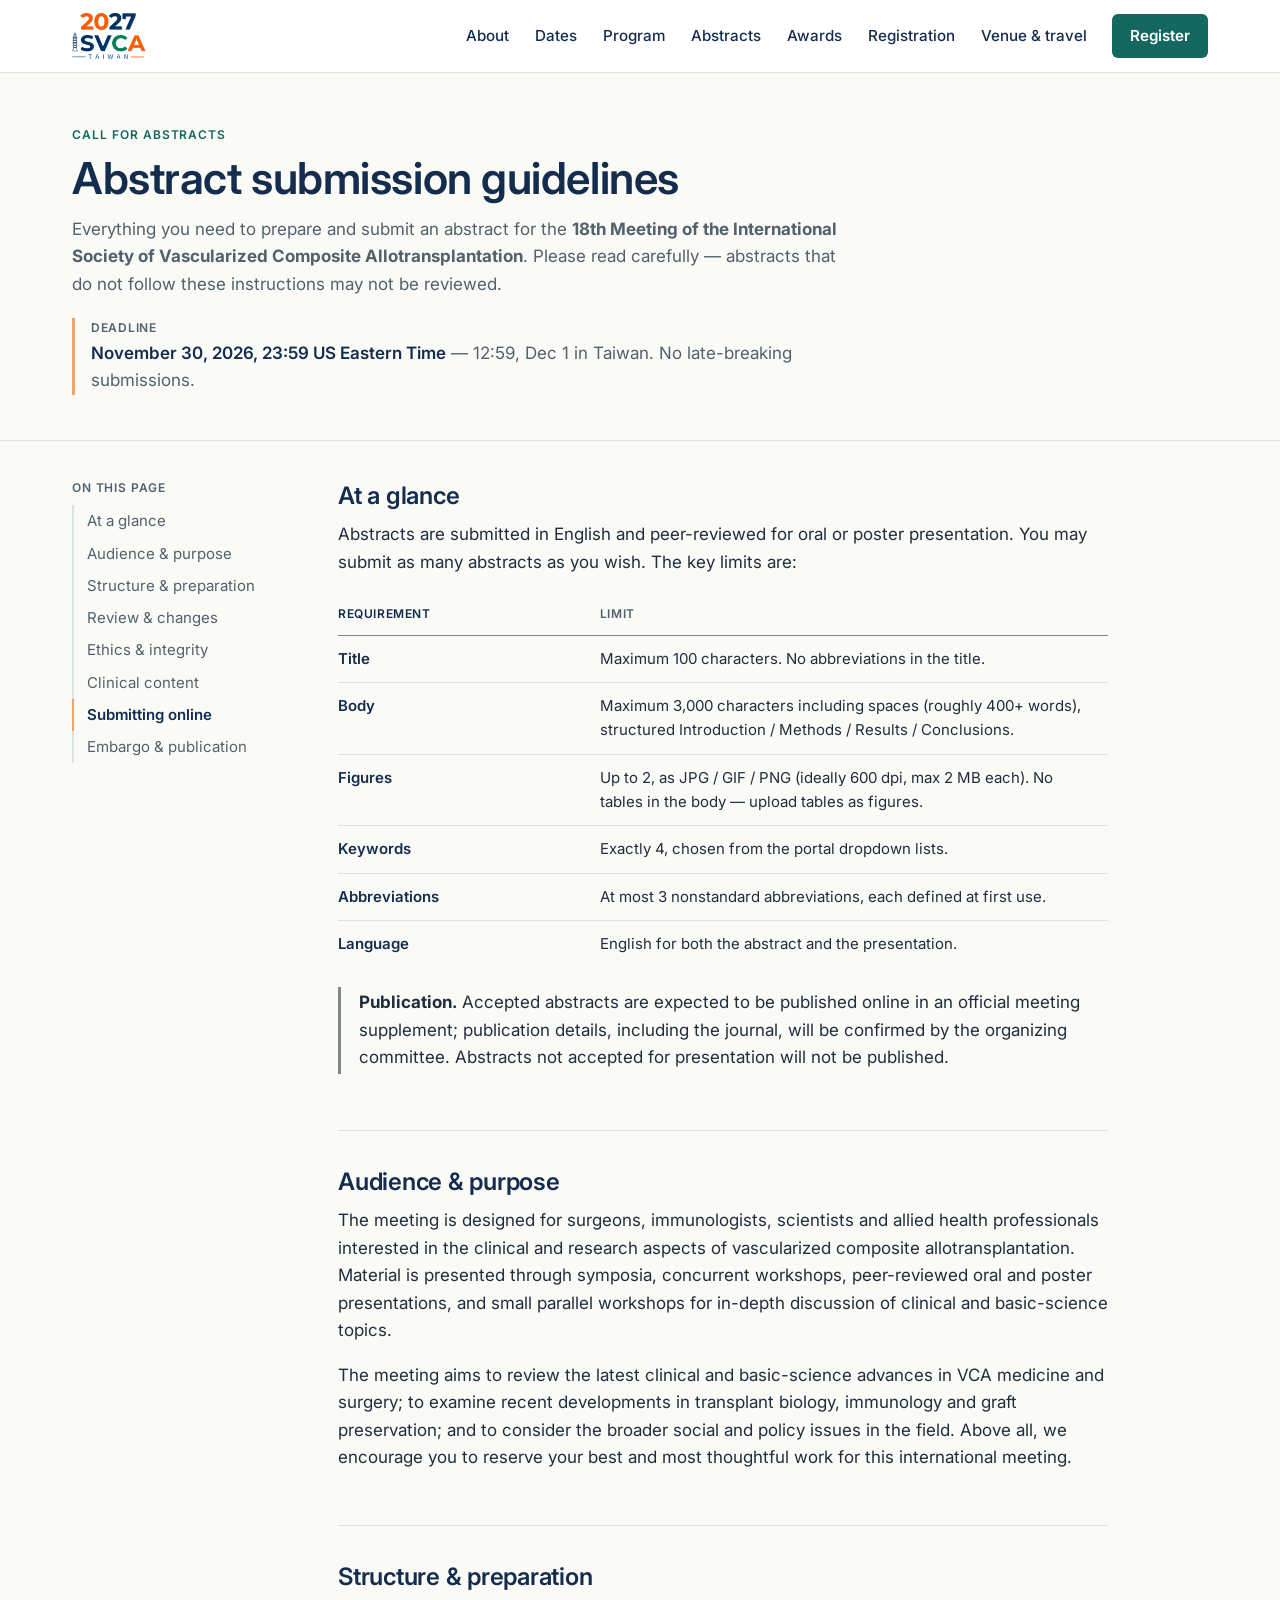
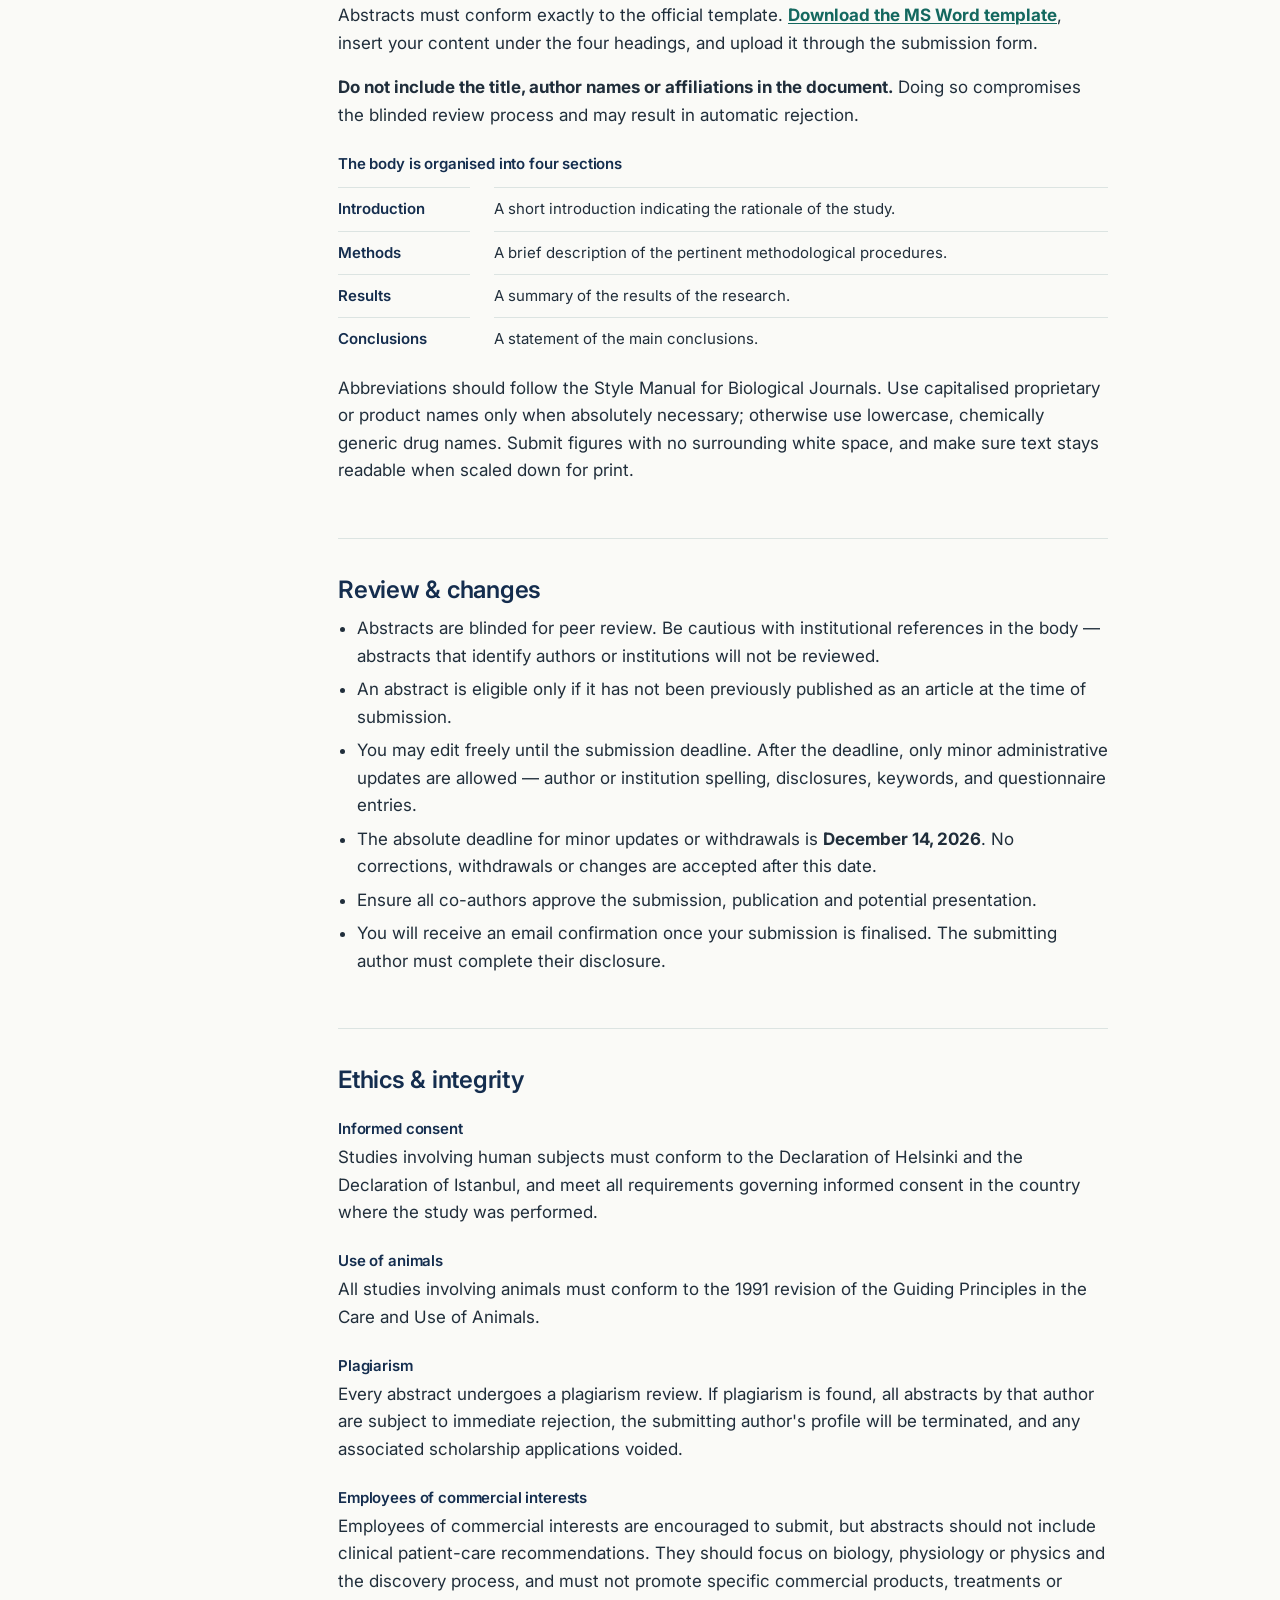
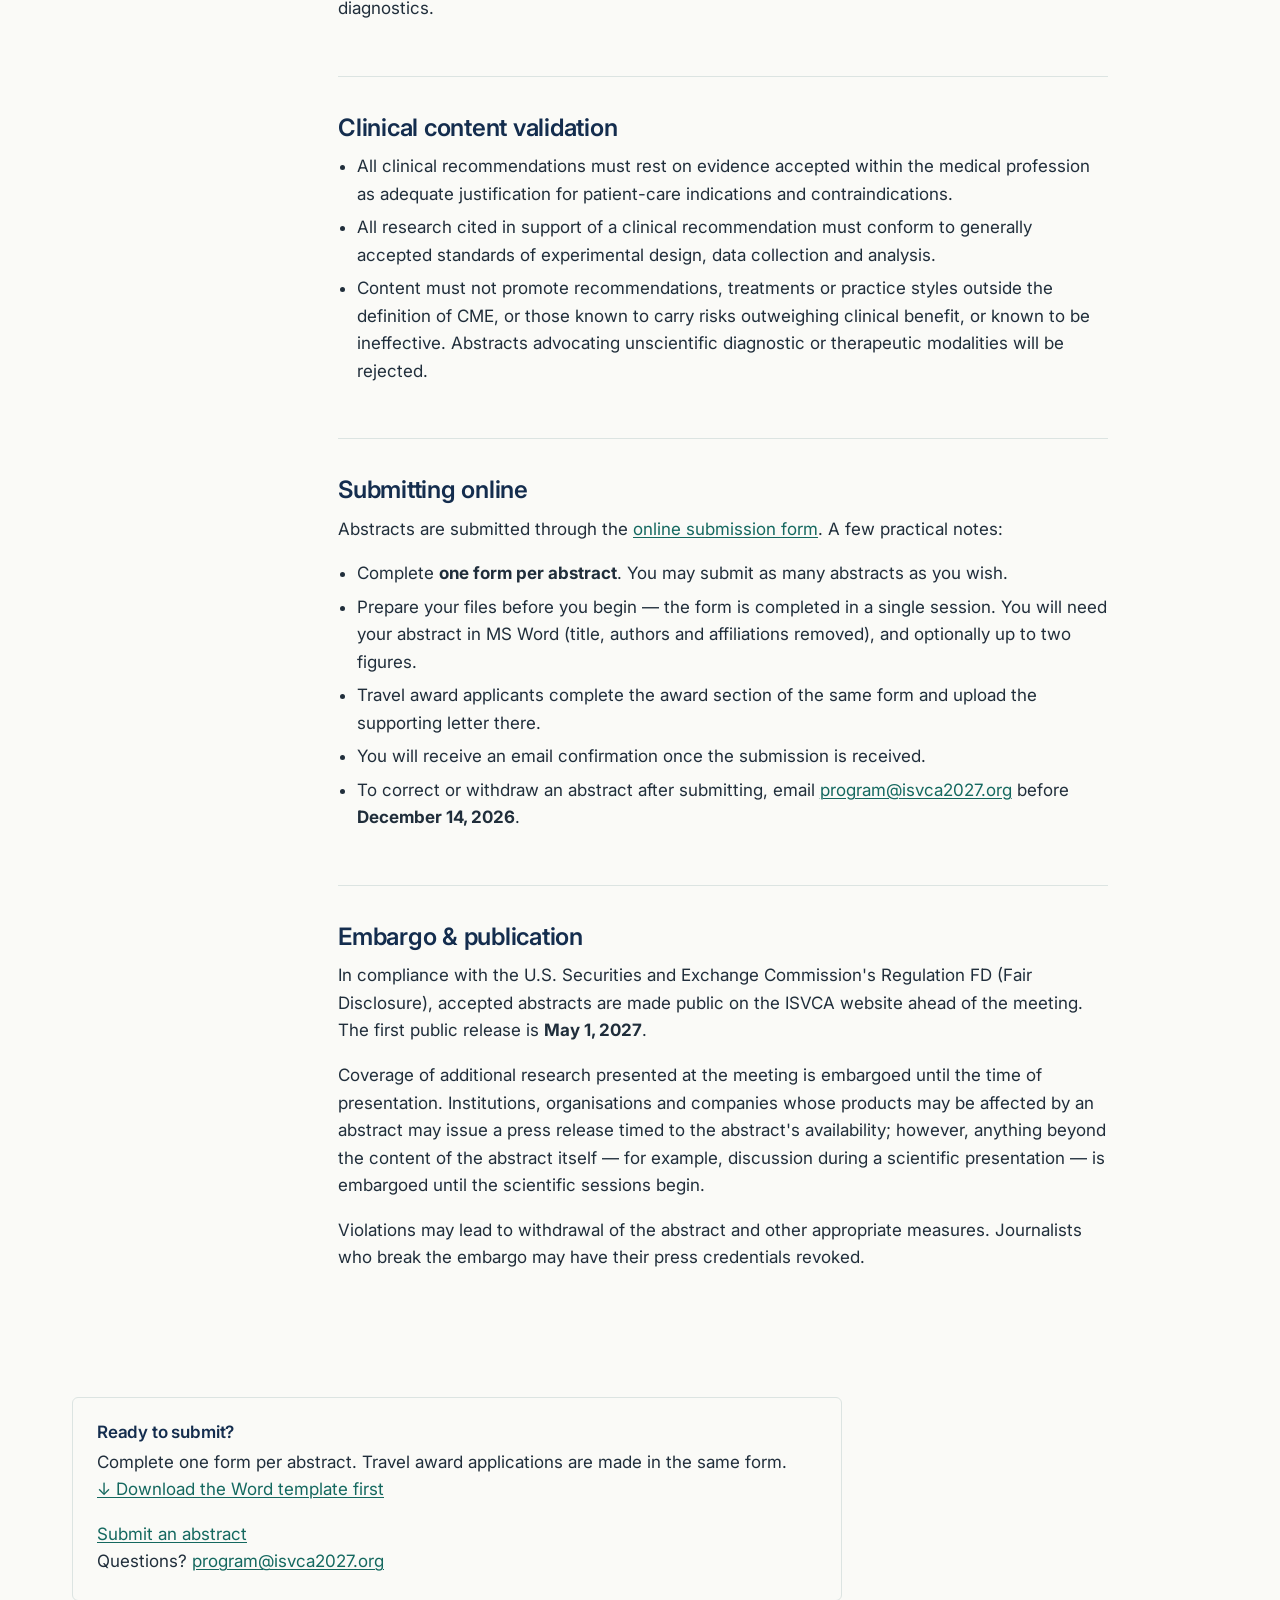
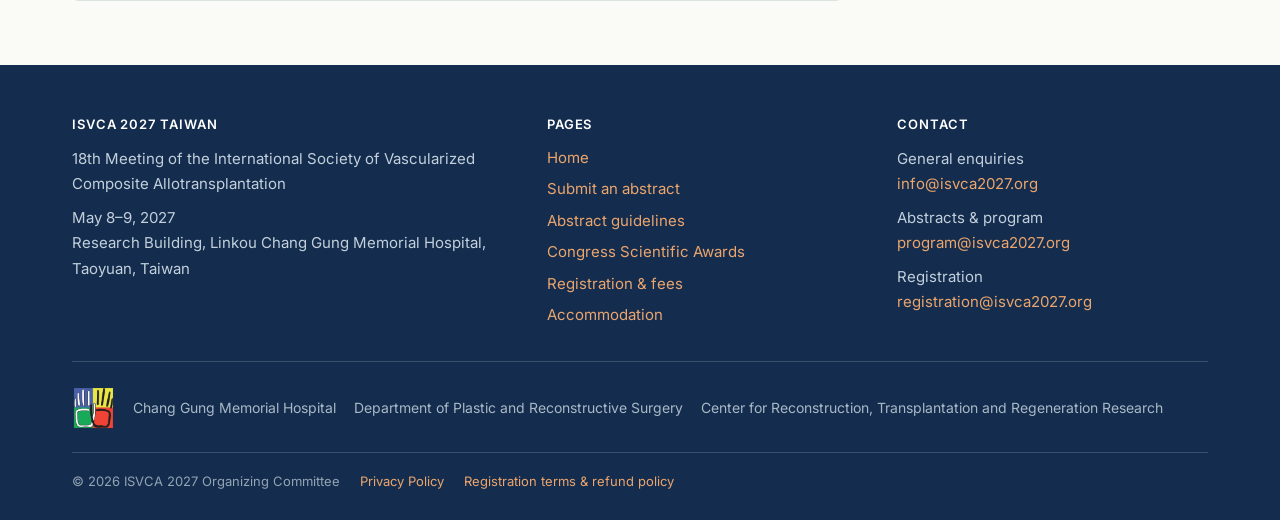
==== commit ff5e68ae: "Brand palette and interaction hierarchy Palette: warm white page, navy headings, deep teal for every" ====
--- a/abstract-guidelines.html
+++ b/abstract-guidelines.html
@@ -6,7 +6,7 @@
 <title>Abstract Guidelines — ISVCA 2027</title>
 <meta name="description" content="Full abstract submission guidelines and policies for ISVCA 2027 — the 18th Meeting of the International Society of Vascularized Composite Allotransplantation.">
 <link rel="canonical" href="https://isvca2027.org/abstract-guidelines.html">
-<meta name="theme-color" content="#17324D">
+<meta name="theme-color" content="#142D4E">
 <link rel="icon" href="assets/favicon.svg" type="image/svg+xml">
 <link rel="preconnect" href="https://fonts.googleapis.com">
 <link rel="preconnect" href="https://fonts.gstatic.com" crossorigin>
--- a/assets/css/site.css
+++ b/assets/css/site.css
@@ -6,42 +6,65 @@
 
 /* ---------- Tokens ---------------------------------------------------- */
 :root{
-  /* colour */
-  --navy:#17324D;          /* headings, primary surfaces */
-  --ink:#24313D;           /* body text */
-  --muted:#56616B;         /* secondary text — 6.33:1 on white */
-  --accent:#C96524;        /* orange: large text, rules, accents only (3.91:1) */
-  --accent-dk:#A8511B;     /* orange for links & button fills — 5.44:1 */
-  --green:#426D64;         /* secondary accent — 5.83:1 */
+  /* surfaces — warm white carries the page, white and two faint tints give rhythm */
+  --page-bg:#FAFAF7;
   --surface:#FFFFFF;
-  --surface-alt:#F5F6F5;   /* occasional band */
-  --rule:#DCE2E5;
-  --rule-strong:#C3CCD2;
+  --surface-teal:#EDF5F2;
+  --surface-blue:#EFF3F8;
+
+  /* brand — drawn from the official poster */
+  --brand-navy:#142D4E;
+  --brand-teal:#14685F;
+  --brand-teal-hover:#10554D;
+
+  /* accent — apricot is for emphasis only, always with dark text on it */
+  --accent-apricot:#EBA56D;
+  --accent-warm-bg:#FFF1E5;
+  --accent-warm-text:#8A431D;
+
+  /* text + lines */
+  --text-primary:#202E3B;
+  --text-secondary:#52616B;
+  --border-subtle:#DCE4E2;
+  --border-control:#7C898E;
+  --focus-ring:#14685F;
+
+  /* legacy aliases, remapped onto the brand palette */
+  --navy:var(--brand-navy);
+  --ink:var(--text-primary);
+  --muted:var(--text-secondary);
+  --accent:var(--accent-apricot);
+  --accent-dk:var(--brand-teal);
+  --green:var(--brand-teal);
+  --surface-alt:var(--page-bg);
+  --rule:var(--border-subtle);
+  --rule-strong:var(--border-control);
 
   /* type */
   --font:'Inter','Source Sans 3',-apple-system,BlinkMacSystemFont,'Segoe UI',Roboto,Helvetica,Arial,sans-serif;
-  --fs-body:1.0625rem;     /* 17px */
-  --fs-small:0.875rem;     /* 14px */
+  --fs-body:1.0625rem;
+  --fs-small:0.875rem;
   --lh:1.62;
   --measure:70ch;
 
   /* layout */
-  --maxw:1160px;
+  --maxw:1200px;
   --pad:32px;
-  --section-y:88px;
+  --section-y:84px;
   --radius:6px;
-  --radius-sm:4px;
+  --radius-sm:6px;
+  --t:150ms;
 }
 
 @media (max-width:760px){
-  :root{ --pad:20px; --section-y:56px; --fs-body:1rem; }
+  :root{ --pad:18px; --section-y:52px; --fs-body:1rem; }
 }
 
 /* ---------- Reset ----------------------------------------------------- */
 *,*::before,*::after{box-sizing:border-box}
 html{-webkit-text-size-adjust:100%;scroll-behavior:smooth;scroll-padding-top:84px}
 body{
-  margin:0;background:var(--surface);color:var(--ink);
+  margin:0;background:var(--page-bg);color:var(--text-primary);
   font-family:var(--font);font-size:var(--fs-body);line-height:var(--lh);
   -webkit-font-smoothing:antialiased;text-rendering:optimizeLegibility;
 }
@@ -52,7 +75,7 @@
 li{margin:.35em 0}
 a{color:var(--accent-dk);text-decoration:underline;text-underline-offset:2px;text-decoration-thickness:1px}
 a:hover{color:var(--navy)}
-:focus-visible{outline:2px solid var(--accent-dk);outline-offset:2px;border-radius:2px}
+:focus-visible{outline:3px solid var(--focus-ring);outline-offset:2px;border-radius:3px}
 hr{border:none;border-top:1px solid var(--rule);margin:2rem 0}
 table{border-collapse:collapse;width:100%}
 .sr-only{position:absolute;width:1px;height:1px;padding:0;margin:-1px;overflow:hidden;clip:rect(0,0,0,0);white-space:nowrap;border:0}
@@ -60,7 +83,10 @@
 /* ---------- Layout ---------------------------------------------------- */
 .wrap{max-width:var(--maxw);margin-inline:auto;padding-inline:var(--pad)}
 .section{padding-block:var(--section-y)}
-.section--alt{background:var(--surface-alt)}
+.section--white{background:var(--surface)}
+.section--teal{background:var(--surface-teal)}
+.section--blue{background:var(--surface-blue)}
+.section--alt{background:var(--surface)}
 .section--tight{padding-block:calc(var(--section-y) * .62)}
 .section + .section{border-top:1px solid var(--rule)}
 .section--alt + .section,.section + .section--alt{border-top:none}
@@ -78,25 +104,24 @@
 /* ---------- Buttons --------------------------------------------------- */
 .btn{
   display:inline-flex;align-items:center;gap:.5em;
-  padding:.72em 1.4em;border-radius:var(--radius-sm);
+  padding:.7em 1.45em;border-radius:6px;min-height:46px;
   font-size:1rem;font-weight:600;line-height:1.2;
   text-decoration:none;border:1px solid transparent;cursor:pointer;
-  transition:background-color .15s ease,border-color .15s ease,color .15s ease;
-  min-height:44px;
-}
-.btn--primary{background:var(--accent-dk);color:#fff;border-color:var(--accent-dk)}
-.btn--primary:hover{background:#8e4416;border-color:#8e4416;color:#fff}
-.btn--primary:active{background:#7a3a12}
-.btn--secondary{background:transparent;color:var(--navy);border-color:var(--rule-strong)}
-.btn--secondary:hover{background:var(--surface-alt);border-color:var(--navy);color:var(--navy)}
+  transition:background-color var(--t) ease,border-color var(--t) ease,color var(--t) ease;
+}
+.btn--primary{background:var(--brand-teal);color:#fff;border-color:var(--brand-teal)}
+.btn--primary:hover{background:var(--brand-teal-hover);border-color:var(--brand-teal-hover);color:#fff}
+.btn--primary:active{background:#0D4740}
+.btn--secondary{background:var(--surface);color:var(--brand-navy);border-color:var(--border-control)}
+.btn--secondary:hover{background:var(--surface-teal);border-color:var(--brand-teal);color:var(--brand-teal)}
 .btn--onDark{background:#fff;color:var(--navy);border-color:#fff}
 .btn--onDark:hover{background:var(--surface-alt);color:var(--navy)}
 .btn[aria-disabled="true"],.btn:disabled{background:var(--rule);color:var(--muted);border-color:var(--rule);cursor:not-allowed}
 .link-quiet{font-weight:600;color:var(--navy);text-decoration:none;border-bottom:1px solid var(--rule-strong);padding-bottom:1px}
-.link-quiet:hover{color:var(--accent-dk);border-bottom-color:var(--accent-dk)}
+.link-quiet:hover{color:var(--brand-teal);border-bottom-color:var(--brand-teal)}
 
 /* ---------- Site header / nav ---------------------------------------- */
-.site-head{position:sticky;top:0;z-index:50;background:rgba(255,255,255,.97);border-bottom:1px solid var(--rule);backdrop-filter:saturate(140%) blur(6px)}
+.site-head{position:sticky;top:0;z-index:50;background:rgba(255,255,255,.96);border-bottom:1px solid var(--rule);backdrop-filter:saturate(140%) blur(6px)}
 .site-head__in{display:flex;align-items:center;gap:20px;min-height:72px}
 .site-head__brand{display:flex;align-items:center;text-decoration:none;flex:0 0 auto}
 .site-head__brand img{height:46px;width:auto}
@@ -105,10 +130,10 @@
   color:var(--navy);text-decoration:none;font-size:.95rem;font-weight:500;
   padding:9px 11px;border-radius:var(--radius-sm);white-space:nowrap;
 }
-.site-nav a:hover{background:var(--surface-alt)}
-.site-nav a[aria-current="true"]{color:var(--accent-dk);box-shadow:inset 0 -2px 0 var(--accent)}
+.site-nav a:hover{background:var(--surface-teal);color:var(--brand-teal)}
+.site-nav a[aria-current="true"]{color:var(--brand-teal);box-shadow:inset 0 -2px 0 var(--brand-teal)}
 .site-nav .nav-cta{margin-left:10px;background:var(--accent-dk);color:#fff;padding:10px 18px;font-weight:600}
-.site-nav .nav-cta:hover{background:#8e4416;color:#fff}
+.site-nav .nav-cta:hover{background:var(--brand-teal-hover);color:#fff}
 .nav-toggle{display:none;margin-left:auto;align-items:center;gap:8px;background:none;border:1px solid var(--rule-strong);border-radius:var(--radius-sm);padding:9px 13px;font:inherit;font-size:.9rem;font-weight:600;color:var(--navy);cursor:pointer;min-height:44px}
 .nav-toggle svg{display:block}
 
@@ -124,43 +149,55 @@
   .site-nav .nav-cta{margin:14px 0 0;border-radius:var(--radius-sm);text-align:center;justify-content:center;display:block;border-bottom:none}
 }
 
-/* ---------- Hero ------------------------------------------------------ */
-.hero{padding-block:72px 0;border-bottom:1px solid var(--rule)}
-.hero__grid{display:grid;grid-template-columns:minmax(0,1.05fr) minmax(0,.95fr);gap:56px;align-items:center}
-.hero__eyebrow{font-size:.8rem;font-weight:600;letter-spacing:.09em;text-transform:uppercase;color:var(--accent-dk);margin:0 0 .9rem}
-.hero h1{font-size:clamp(2rem,4.6vw,3.5rem);font-weight:600;line-height:1.08;letter-spacing:-0.02em;margin:0 0 .35rem}
-.hero__sub{font-size:clamp(1.0625rem,1.6vw,1.3rem);font-weight:400;color:var(--ink);line-height:1.38;max-width:24ch;margin:0 0 1.6rem}
-.hero__facts{margin:0 0 1.9rem;padding:0;list-style:none;border-top:1px solid var(--rule);border-bottom:1px solid var(--rule)}
-.hero__facts li{display:flex;gap:16px;padding:12px 0;margin:0;border-bottom:1px solid var(--rule)}
-.hero__facts li:last-child{border-bottom:none}
-.hero__facts dt,.hero__facts .k{flex:0 0 108px;color:var(--muted);font-size:.875rem;padding-top:1px}
-.hero__facts .v{font-weight:600;color:var(--navy)}
-.hero__facts .v small{display:block;font-weight:400;color:var(--muted);font-size:.875rem}
-.hero__actions{display:flex;align-items:center;gap:14px;flex-wrap:wrap}
-.hero__note{margin:1.4rem 0 0;font-size:.875rem;color:var(--muted)}
+/* ---------- Hero: poster-led -------------------------------------------
+   The official congress poster is the primary visual. It is never cropped,
+   never overlaid with text, and keeps its natural proportions.             */
+.hero{padding-block:26px 0;background:var(--page-bg)}
+.hero__wrap{max-width:1200px}
 .hero__poster{margin:0}
-.hero__poster img{width:100%;border:1px solid var(--rule);border-radius:var(--radius)}
-.hero__poster figcaption{margin-top:10px;font-size:.8125rem;color:var(--muted)}
-@media (max-width:900px){
-  .hero{padding-block:44px 0}
-  .hero__grid{grid-template-columns:1fr;gap:34px}
-  .hero__sub{max-width:none}
-}
-
-/* announcement strip — one quiet line, no pills */
-.notice{background:var(--navy);color:#E6ECF2}
-.notice__in{display:flex;flex-wrap:wrap;gap:8px 28px;padding:13px 0;font-size:.9375rem;align-items:baseline}
-.notice b{color:#fff;font-weight:600}
-.notice a{color:#F4C79F}
-.notice a:hover{color:#fff}
+.hero__poster img{display:block;width:100%;height:auto;aspect-ratio:16/9;border-radius:6px}
+.hero__tools{display:flex;justify-content:flex-end;margin:8px 0 0}
+.hero__tools a{font-size:.8125rem;color:var(--text-secondary);text-decoration:none;
+  border-bottom:1px solid var(--border-subtle);padding-bottom:1px}
+.hero__tools a:hover{color:var(--brand-teal);border-bottom-color:var(--brand-teal)}
+
+/* 1 — where & when */
+.hero__where{margin:30px 0 0;text-align:center;font-size:1.125rem;font-weight:500;color:var(--brand-navy)}
+/* 2 — actions */
+.hero__actions{display:flex;align-items:center;justify-content:center;gap:14px;flex-wrap:wrap;margin-top:20px}
+/* 3 — deadlines, clearly separated from the buttons */
+.hero__deadlines{display:grid;grid-template-columns:repeat(2,minmax(0,auto));justify-content:center;
+  gap:10px 14px;margin:36px 0 0;padding:0;list-style:none}
+.hero__deadlines li{display:flex;flex-direction:column;gap:2px;
+  background:var(--accent-warm-bg);border-radius:6px;padding:12px 18px;min-width:260px}
+.hero__deadlines .k{font-size:.75rem;font-weight:600;letter-spacing:.06em;text-transform:uppercase;
+  color:var(--accent-warm-text)}
+.hero__deadlines .v{font-weight:600;color:var(--text-primary)}
+.hero__deadlines .v small{display:block;font-weight:400;font-size:.8125rem;color:var(--text-secondary);margin-top:1px}
+.hero__deadlines a{color:var(--accent-warm-text)}
+.hero__close{margin:40px 0 0;border-bottom:1px solid var(--border-subtle)}
+.hero__note{margin:1.2rem 0 0;font-size:.875rem;color:var(--text-secondary)}
+
+@media (max-width:760px){
+  .hero{padding-block:16px 0}
+  .hero__wrap{padding-inline:16px}
+  .hero__where{margin-top:22px;font-size:1.0625rem}
+  .hero__actions{gap:10px;margin-top:16px}
+  .hero__actions .btn{flex:1 1 180px;justify-content:center}
+  .hero__deadlines{grid-template-columns:1fr;margin-top:26px}
+  .hero__deadlines li{min-width:0}
+  .hero__close{margin-top:30px}
+}
 
 /* ---------- Definition / data lists ----------------------------------- */
 .datalist{border-top:1px solid var(--rule);margin:0}
-.datalist__row{display:grid;grid-template-columns:200px minmax(0,1fr);gap:8px 28px;padding:16px 0;border-bottom:1px solid var(--rule)}
-.datalist__row.is-key .datalist__term{color:var(--accent-dk)}
-.datalist__term{font-weight:600;color:var(--navy)}
+.datalist__row{display:grid;grid-template-columns:minmax(0,30%) minmax(0,70%);gap:6px 20px;padding:14px 0;border-bottom:1px solid var(--border-subtle)}
+.datalist__row.is-key{background:var(--accent-warm-bg)}
+.datalist__row.is-key .datalist__term{color:var(--accent-warm-text)}
+.datalist__row.is-key .datalist__term,.datalist__row.is-key .datalist__desc{padding-inline:14px}
+.datalist__term{font-weight:600;color:var(--navy);overflow-wrap:break-word}
 .datalist__term small{display:block;font-weight:400;color:var(--muted);font-size:.8125rem}
-.datalist__desc{color:var(--ink)}
+.datalist__desc{color:var(--ink);overflow-wrap:break-word}
 .datalist__desc small{display:block;color:var(--muted);font-size:.875rem;margin-top:2px}
 @media (max-width:700px){
   .datalist__row{grid-template-columns:1fr;gap:2px;padding:14px 0}
@@ -174,17 +211,31 @@
 .newsitem p{margin:0;color:var(--muted);max-width:var(--measure)}
 @media (max-width:700px){.newsitem{grid-template-columns:1fr;gap:3px}}
 
-/* ---------- Faculty --------------------------------------------------- */
-.faculty{border-top:1px solid var(--rule)}
-.faculty__row{display:grid;grid-template-columns:minmax(0,1fr) minmax(0,1.25fr) auto;gap:6px 28px;padding:18px 0;border-bottom:1px solid var(--rule);align-items:baseline}
-.faculty__name{font-weight:600;color:var(--navy)}
-.faculty__name span{display:block;font-weight:400;color:var(--muted);font-size:.875rem;margin-top:1px}
-.faculty__affil{color:var(--muted);font-size:.9375rem}
-.faculty__status{font-size:.75rem;font-weight:600;letter-spacing:.05em;text-transform:uppercase;white-space:nowrap;color:var(--muted)}
-.faculty__status.is-confirmed{color:var(--green)}
-@media (max-width:860px){
-  .faculty__row{grid-template-columns:1fr;gap:4px;padding:16px 0}
-  .faculty__status{order:-1}
+/* ---------- Faculty ----------------------------------------------------
+   Order: name -> institution -> focus -> optional biography. Status is
+   always spelled out, never colour alone.                                 */
+.faculty{border-top:1px solid var(--border-subtle)}
+.faculty__row{display:grid;grid-template-columns:minmax(0,1fr) auto;gap:10px 24px;
+  padding:22px 0;border-bottom:1px solid var(--border-subtle);align-items:start}
+.faculty__name{font-size:1.3125rem;font-weight:600;color:var(--brand-navy);margin:0 0 .2rem;line-height:1.25}
+.faculty__org{margin:0;color:var(--text-primary);font-size:.9375rem}
+.faculty__focus{margin:.15rem 0 0;color:var(--text-secondary);font-size:.9375rem}
+.faculty__bio{margin-top:.55rem}
+.faculty__bio summary{display:inline-flex;align-items:center;gap:6px;cursor:pointer;list-style:none;
+  font-size:.875rem;font-weight:600;color:var(--brand-teal);padding:4px 0;min-height:32px}
+.faculty__bio summary::-webkit-details-marker{display:none}
+.faculty__bio summary::after{content:"▸";font-size:.75rem;transition:transform var(--t) ease}
+.faculty__bio[open] summary::after{transform:rotate(90deg)}
+.faculty__bio summary:hover{color:var(--brand-teal-hover);text-decoration:underline}
+.faculty__bio p{margin:.4rem 0 0;color:var(--text-secondary);font-size:.9375rem;max-width:var(--measure)}
+.faculty__status{justify-self:end;font-size:.75rem;font-weight:600;letter-spacing:.05em;
+  text-transform:uppercase;white-space:nowrap;padding:5px 11px;border-radius:999px;
+  background:#EEF1F3;color:var(--text-secondary);border:1px solid var(--border-subtle)}
+.faculty__status.is-confirmed{background:var(--surface-teal);color:var(--brand-teal);border-color:#BFD9D2}
+@media (max-width:700px){
+  .faculty__row{grid-template-columns:1fr;gap:8px}
+  .faculty__status{justify-self:start;order:-1}
+  .faculty__name{font-size:1.1875rem}
 }
 
 /* ---------- Schedule table ------------------------------------------- */
@@ -194,8 +245,8 @@
   font:inherit;font-size:.9375rem;font-weight:600;color:var(--muted);
   padding:12px 16px;cursor:pointer;min-height:44px;
 }
-.tabs button:hover{color:var(--navy)}
-.tabs button[aria-selected="true"]{color:var(--navy);border-bottom-color:var(--accent)}
+.tabs button:hover{color:var(--brand-teal)}
+.tabs button[aria-selected="true"]{color:var(--brand-teal);border-bottom-color:var(--brand-teal);background:var(--surface-teal)}
 .tabpanel[hidden]{display:none}
 .sched{width:100%;font-size:.9375rem}
 .sched caption{text-align:left;color:var(--muted);font-size:.875rem;padding:14px 0 8px}
@@ -205,7 +256,7 @@
 .sched .ttl{font-weight:600;color:var(--navy)}
 .sched .ttl small{display:block;font-weight:400;color:var(--muted);font-size:.875rem;margin-top:2px}
 .sched tr.is-break .ttl{font-weight:400;color:var(--muted)}
-.sched tr.is-key{background:#FBF6F1}
+.sched tr.is-key{background:var(--accent-warm-bg)}
 .tag{display:inline-block;font-size:.6875rem;font-weight:600;letter-spacing:.04em;color:var(--muted);border:1px solid var(--rule-strong);border-radius:3px;padding:1px 5px;margin-left:8px;vertical-align:1px}
 @media (max-width:640px){
   .sched,.sched tbody,.sched tr,.sched td{display:block;width:100%}
@@ -225,7 +276,8 @@
 .feetable thead th span{display:block;text-transform:none;letter-spacing:0;font-weight:400;font-size:.8125rem;margin-top:2px}
 .feetable tbody th{text-align:left;padding-left:0;font-weight:600;color:var(--navy);background:var(--surface-alt);font-size:.8125rem;letter-spacing:.04em;text-transform:uppercase}
 .feetable td.num{font-variant-numeric:tabular-nums;color:var(--navy);font-weight:500;white-space:nowrap}
-.feetable td.num.is-early{color:var(--accent-dk);font-weight:600}
+.feetable td.num.is-early{color:var(--brand-teal);font-weight:600;background:var(--surface-teal)}
+.feetable thead th.is-early{background:var(--surface-teal)}
 @media (max-width:700px){.feetable th,.feetable td{padding:10px 12px}}
 
 /* ---------- Callouts (replaces coloured cards) ------------------------ */
@@ -244,8 +296,9 @@
 /* ---------- Generic grids -------------------------------------------- */
 .cols-2{display:grid;grid-template-columns:repeat(2,minmax(0,1fr));gap:32px}
 .cols-3{display:grid;grid-template-columns:repeat(3,minmax(0,1fr));gap:32px}
-.cols-2-7-5{display:grid;grid-template-columns:minmax(0,1.3fr) minmax(0,1fr);gap:48px;align-items:start}
+.cols-2-7-5{display:grid;grid-template-columns:minmax(0,1.15fr) minmax(0,1fr);gap:52px;align-items:start}
 @media (max-width:860px){.cols-3{grid-template-columns:repeat(2,minmax(0,1fr));gap:24px}}
+@media (max-width:920px){.cols-2-7-5{grid-template-columns:1fr;gap:32px}}
 @media (max-width:760px){
   .cols-2,.cols-3,.cols-2-7-5{grid-template-columns:1fr;gap:28px}
 }
@@ -253,13 +306,13 @@
 /* ---------- Steps (numbered, no cards) -------------------------------- */
 .steps{counter-reset:step;border-top:1px solid var(--rule);margin:0;padding:0;list-style:none}
 .steps li{counter-increment:step;display:grid;grid-template-columns:40px minmax(0,1fr);gap:0 20px;padding:18px 0;border-bottom:1px solid var(--rule);margin:0}
-.steps li::before{content:counter(step,decimal-leading-zero);color:var(--accent-dk);font-weight:600;font-size:.875rem;padding-top:2px;font-variant-numeric:tabular-nums}
+.steps li::before{content:counter(step,decimal-leading-zero);color:var(--brand-teal);font-weight:600;font-size:.875rem;padding-top:2px;font-variant-numeric:tabular-nums}
 .steps h3{font-size:1rem;margin:0 0 .25rem}
 .steps p{margin:0;color:var(--muted);max-width:var(--measure)}
 
 /* ---------- Spec list ------------------------------------------------- */
 .speclist{border-top:1px solid var(--rule);margin:0}
-.speclist__row{display:grid;grid-template-columns:200px minmax(0,1fr);gap:4px 28px;padding:13px 0;border-bottom:1px solid var(--rule)}
+.speclist__row{display:grid;grid-template-columns:minmax(0,200px) minmax(0,1fr);gap:4px 28px;padding:13px 0;border-bottom:1px solid var(--rule)}
 .speclist dt{font-weight:600;color:var(--navy);font-variant-numeric:tabular-nums}
 .speclist dd{margin:0;color:var(--muted)}
 @media (max-width:700px){.speclist__row{grid-template-columns:1fr;gap:1px}}
@@ -268,7 +321,7 @@
 .awards{display:grid;grid-template-columns:repeat(2,minmax(0,1fr));gap:0;border-top:1px solid var(--rule-strong)}
 .award{padding:26px 28px 26px 0;border-bottom:1px solid var(--rule)}
 .award + .award{padding-left:28px;border-left:1px solid var(--rule)}
-.award__org{font-size:.75rem;font-weight:600;letter-spacing:.07em;text-transform:uppercase;color:var(--accent-dk);margin-bottom:.4rem}
+.award__org{font-size:.75rem;font-weight:600;letter-spacing:.07em;text-transform:uppercase;color:var(--brand-teal);margin-bottom:.4rem}
 .award h3{font-size:1.125rem;margin:0 0 .6rem}
 .award__amount{font-weight:600;color:var(--navy);margin:0 0 .6rem}
 .award p{color:var(--muted)}
@@ -294,37 +347,37 @@
 .mapframe{width:100%;height:100%;min-height:320px;border:1px solid var(--rule);border-radius:var(--radius)}
 
 /* ---------- Subscribe ------------------------------------------------- */
-.subscribe{background:var(--surface-alt)}
+.subscribe{background:var(--surface-teal)}
 .subscribe__form{display:flex;gap:10px;flex-wrap:wrap;margin:18px 0 0;max-width:var(--measure)}
 .subscribe input[type=email]{
   flex:1 1 260px;min-height:44px;padding:11px 14px;border:1px solid var(--rule-strong);
   border-radius:var(--radius-sm);font:inherit;font-size:1rem;background:#fff;color:var(--ink);
 }
-.subscribe input[type=email]:focus{outline:none;border-color:var(--navy);box-shadow:0 0 0 3px rgba(23,50,77,.12)}
+.subscribe input[type=email]:focus{outline:none;border-color:var(--brand-teal);box-shadow:0 0 0 3px rgba(20,104,95,.16)}
 .subscribe__consent{display:flex;gap:10px;align-items:flex-start;margin-top:14px;font-size:.875rem;color:var(--muted);max-width:var(--measure)}
-.subscribe__consent input{margin-top:4px;width:16px;height:16px;accent-color:var(--navy);flex:0 0 auto}
-.subscribe__msg{margin:12px 0 0;font-size:.9375rem;font-weight:600;min-height:1.3em;color:var(--green)}
+.subscribe__consent input{margin-top:4px;width:18px;height:18px;accent-color:var(--brand-teal);flex:0 0 auto}
+.subscribe__msg{margin:12px 0 0;font-size:.9375rem;font-weight:600;min-height:1.3em;color:var(--brand-teal)}
 
 /* ---------- Footer ---------------------------------------------------- */
-.site-foot{background:var(--navy);color:#C7D2DC;font-size:.9375rem;padding-block:52px 28px}
+.site-foot{background:var(--brand-navy);color:#C3D0DC;font-size:.9375rem;padding-block:52px 28px}
 .site-foot h2{color:#fff;font-size:.8125rem;font-weight:600;letter-spacing:.07em;text-transform:uppercase;margin:0 0 .8rem}
-.site-foot a{color:#F4C79F;text-decoration:none}
+.site-foot a{color:var(--accent-apricot);text-decoration:none}
 .site-foot a:hover{color:#fff;text-decoration:underline}
 .site-foot__cols{display:grid;grid-template-columns:1.4fr 1fr 1fr;gap:40px;padding-bottom:34px}
 .site-foot__cols p{margin:0 0 .5rem;line-height:1.7}
 .site-foot__links{display:flex;flex-direction:column;gap:.45rem}
 .site-foot__orgs{border-top:1px solid rgba(255,255,255,.16);padding-top:24px;display:flex;align-items:center;gap:18px;flex-wrap:wrap}
 .site-foot__orgs img{height:44px;width:auto;border-radius:4px;flex:0 0 auto}
-.site-foot__orgs span{font-size:.875rem;color:#AEBBC6}
-.site-foot__legal{border-top:1px solid rgba(255,255,255,.16);margin-top:22px;padding-top:18px;font-size:.8125rem;color:#9FAEBA;display:flex;gap:8px 20px;flex-wrap:wrap}
+.site-foot__orgs span{font-size:.875rem;color:#A9B8C6}
+.site-foot__legal{border-top:1px solid rgba(255,255,255,.16);margin-top:22px;padding-top:18px;font-size:.8125rem;color:#93A4B3;display:flex;gap:8px 20px;flex-wrap:wrap}
 @media (max-width:760px){.site-foot__cols{grid-template-columns:1fr;gap:28px}}
 
 /* ---------- Document pages (guidelines / awards / registration) ------- */
 .docpage__head{padding-block:52px 28px;border-bottom:1px solid var(--rule)}
-.docpage__head .kicker{display:block;font-size:.75rem;font-weight:600;letter-spacing:.08em;text-transform:uppercase;color:var(--accent-dk);margin-bottom:.5rem}
+.docpage__head .kicker{display:block;font-size:.75rem;font-weight:600;letter-spacing:.08em;text-transform:uppercase;color:var(--brand-teal);margin-bottom:.5rem}
 .docpage__head h1{font-size:clamp(1.9rem,3.6vw,2.75rem);font-weight:600;margin:0 0 .6rem}
 .docpage__head .lede{color:var(--muted);max-width:var(--measure);margin:0}
-.docpage__meta{display:block;margin-top:20px;border-left:3px solid var(--accent);padding-left:16px;max-width:var(--measure);color:var(--muted)}
+.docpage__meta{display:block;margin-top:20px;border-left:3px solid var(--accent-apricot);padding-left:16px;max-width:var(--measure);color:var(--muted)}
 .docpage__meta .k{display:block;font-size:.75rem;font-weight:600;letter-spacing:.06em;text-transform:uppercase;color:var(--muted);margin-bottom:2px}
 .docpage__meta .v{font-weight:600;color:var(--navy)}
 .docpage{display:grid;grid-template-columns:210px minmax(0,1fr);gap:56px;align-items:start;padding-block:40px 72px}
@@ -360,28 +413,29 @@
   border-radius:var(--radius-sm);font:inherit;font-size:1rem;color:var(--ink);background:#fff;
 }
 .form textarea{min-height:120px;line-height:1.6;resize:vertical}
-.form input:focus,.form select:focus,.form textarea:focus{outline:none;border-color:var(--navy);box-shadow:0 0 0 3px rgba(23,50,77,.12)}
+.form input:focus,.form select:focus,.form textarea:focus{outline:none;border-color:var(--brand-teal);box-shadow:0 0 0 3px rgba(20,104,95,.16)}
+.form .field-error{display:block;margin-top:5px;font-size:.875rem;font-weight:600;color:#B3261E}
+.form .field-error::before{content:"\26A0  ";font-weight:400}
+.form input[aria-invalid="true"],.form select[aria-invalid="true"],.form textarea[aria-invalid="true"]{border-color:#B3261E;border-width:2px}
+.form .form-status{margin:16px 0 0;padding:12px 16px;border-radius:6px;font-size:.9375rem;font-weight:600}
+.form .form-status.is-ok{background:var(--surface-teal);color:var(--brand-teal)}
+.form .form-status.is-err{background:#FDECEA;color:#B3261E}
 .form input[type=file]{width:100%;padding:11px;border:1px dashed var(--rule-strong);border-radius:var(--radius-sm);background:var(--surface-alt);font-size:.9375rem}
 .form .rowfields{display:grid;grid-template-columns:repeat(2,minmax(0,1fr));gap:18px}
 .form .check{display:flex;gap:10px;align-items:flex-start;margin:9px 0;font-size:.9375rem;color:var(--ink)}
-.form .check input{margin-top:4px;width:16px;height:16px;accent-color:var(--navy);flex:0 0 auto}
+.form .check input{margin-top:4px;width:18px;height:18px;accent-color:var(--brand-teal);flex:0 0 auto}
 .form .radiogroup{display:flex;flex-direction:column;gap:8px;margin-top:4px}
 .form .radiogroup.is-inline{flex-direction:row;gap:20px;flex-wrap:wrap}
 .form .radiogroup label{display:flex;gap:8px;align-items:flex-start;font-size:.9375rem;cursor:pointer}
-.form .radiogroup input{margin-top:4px;width:16px;height:16px;accent-color:var(--navy);flex:0 0 auto}
+.form .radiogroup input{margin-top:4px;width:18px;height:18px;accent-color:var(--brand-teal);flex:0 0 auto}
 .form .counter{font-size:.8125rem;color:var(--muted);text-align:right;margin-top:3px}
 .form .counter.is-over{color:#B3261E;font-weight:600}
 .form .subpanel{border:1px solid var(--rule);border-radius:var(--radius);padding:22px;margin-top:10px;background:var(--surface-alt)}
 .form .actions{margin:32px 0 0}
 @media (max-width:640px){.form .rowfields{grid-template-columns:1fr}}
 
-/* ---------- Motion ---------------------------------------------------- */
-/* Content is visible by default; reveal is a small enhancement only. */
-.reveal{opacity:1;transform:none}
-@media (prefers-reduced-motion:no-preference){
-  .js .reveal{opacity:0;transform:translateY(10px);transition:opacity .45s ease,transform .45s ease}
-  .js .reveal.is-in{opacity:1;transform:none}
-}
+/* ---------- Motion ----------------------------------------------------- */
+/* No entrance animations: content is painted visible on first render.      */
 @media (prefers-reduced-motion:reduce){
   html{scroll-behavior:auto}
   *,*::before,*::after{animation-duration:.001ms !important;transition-duration:.001ms !important}
@@ -389,7 +443,7 @@
 
 /* ---------- Print ----------------------------------------------------- */
 @media print{
-  .site-head,.nav-toggle,.notice,.subscribe,.hero__actions{display:none}
+  .site-head,.nav-toggle,.hero__fullsize,.subscribe,.hero__actions{display:none}
   body{font-size:11pt}
   a{text-decoration:none;color:#000}
 }
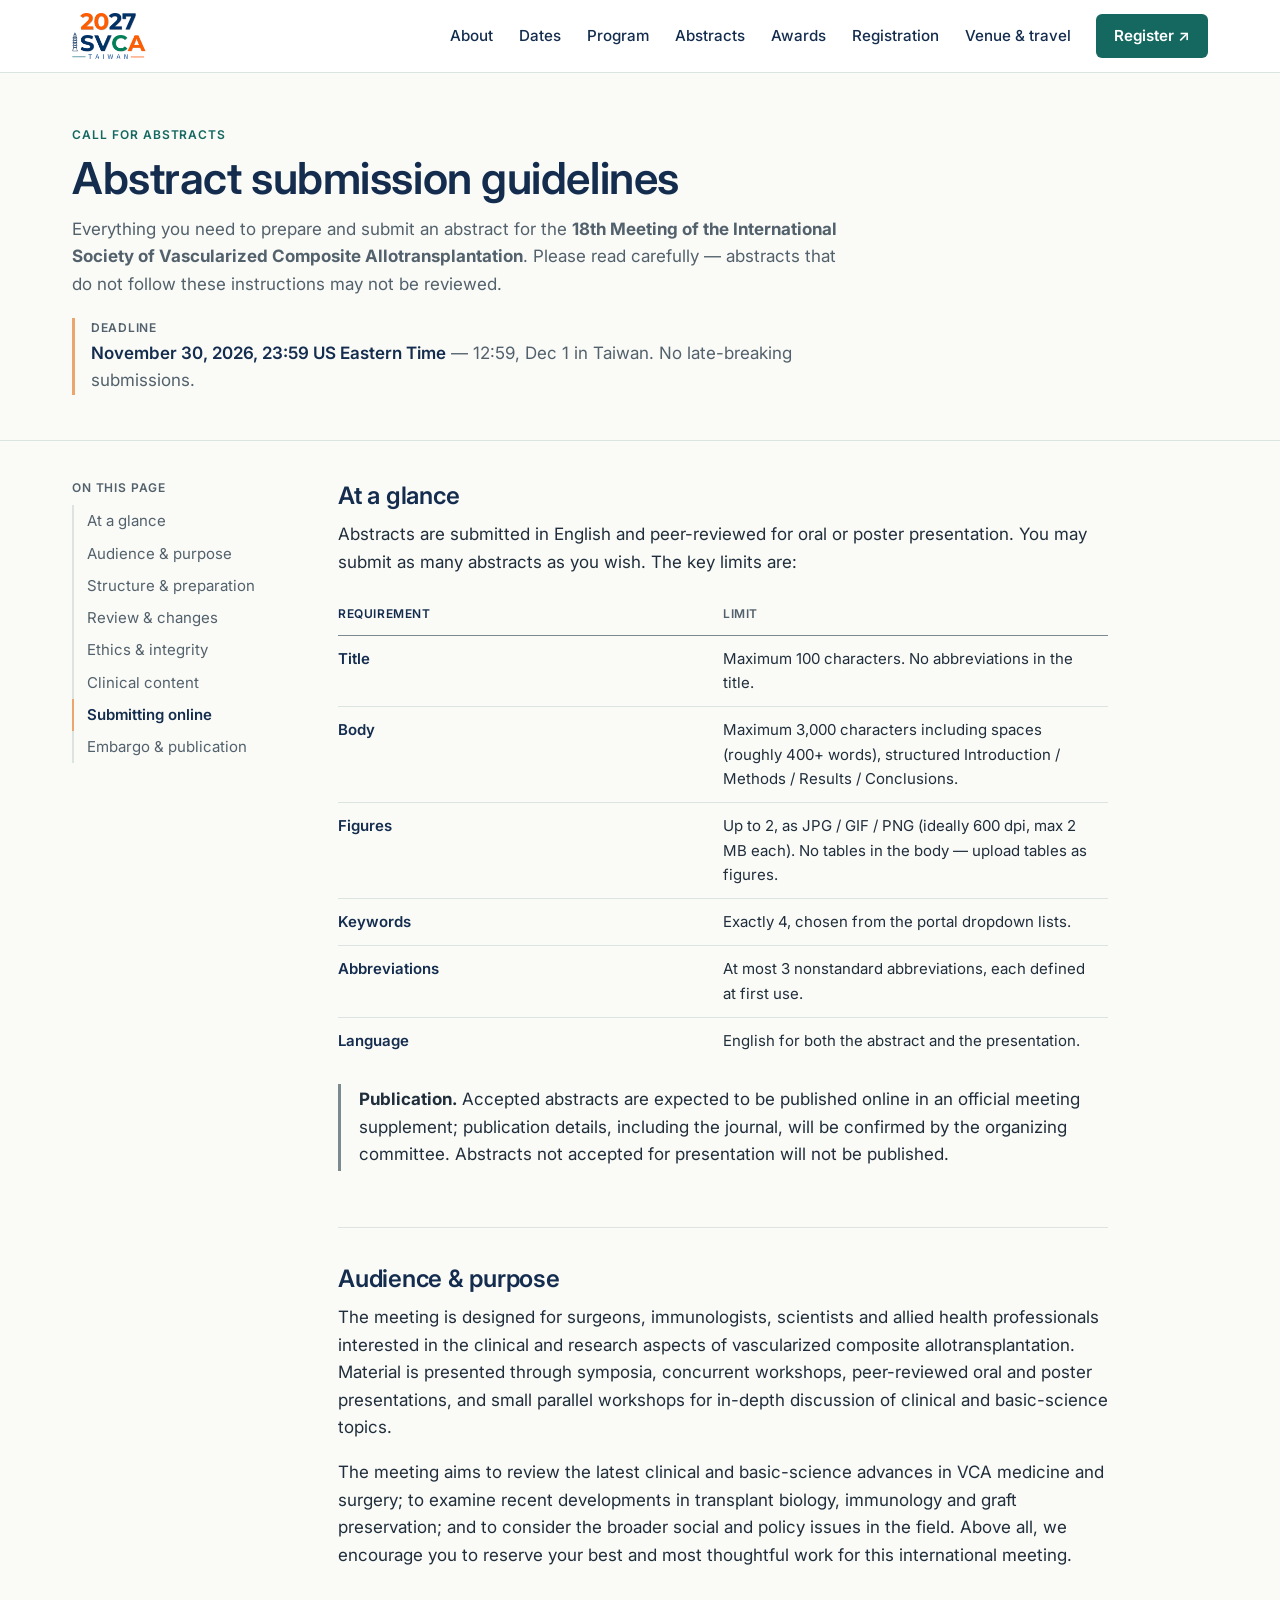
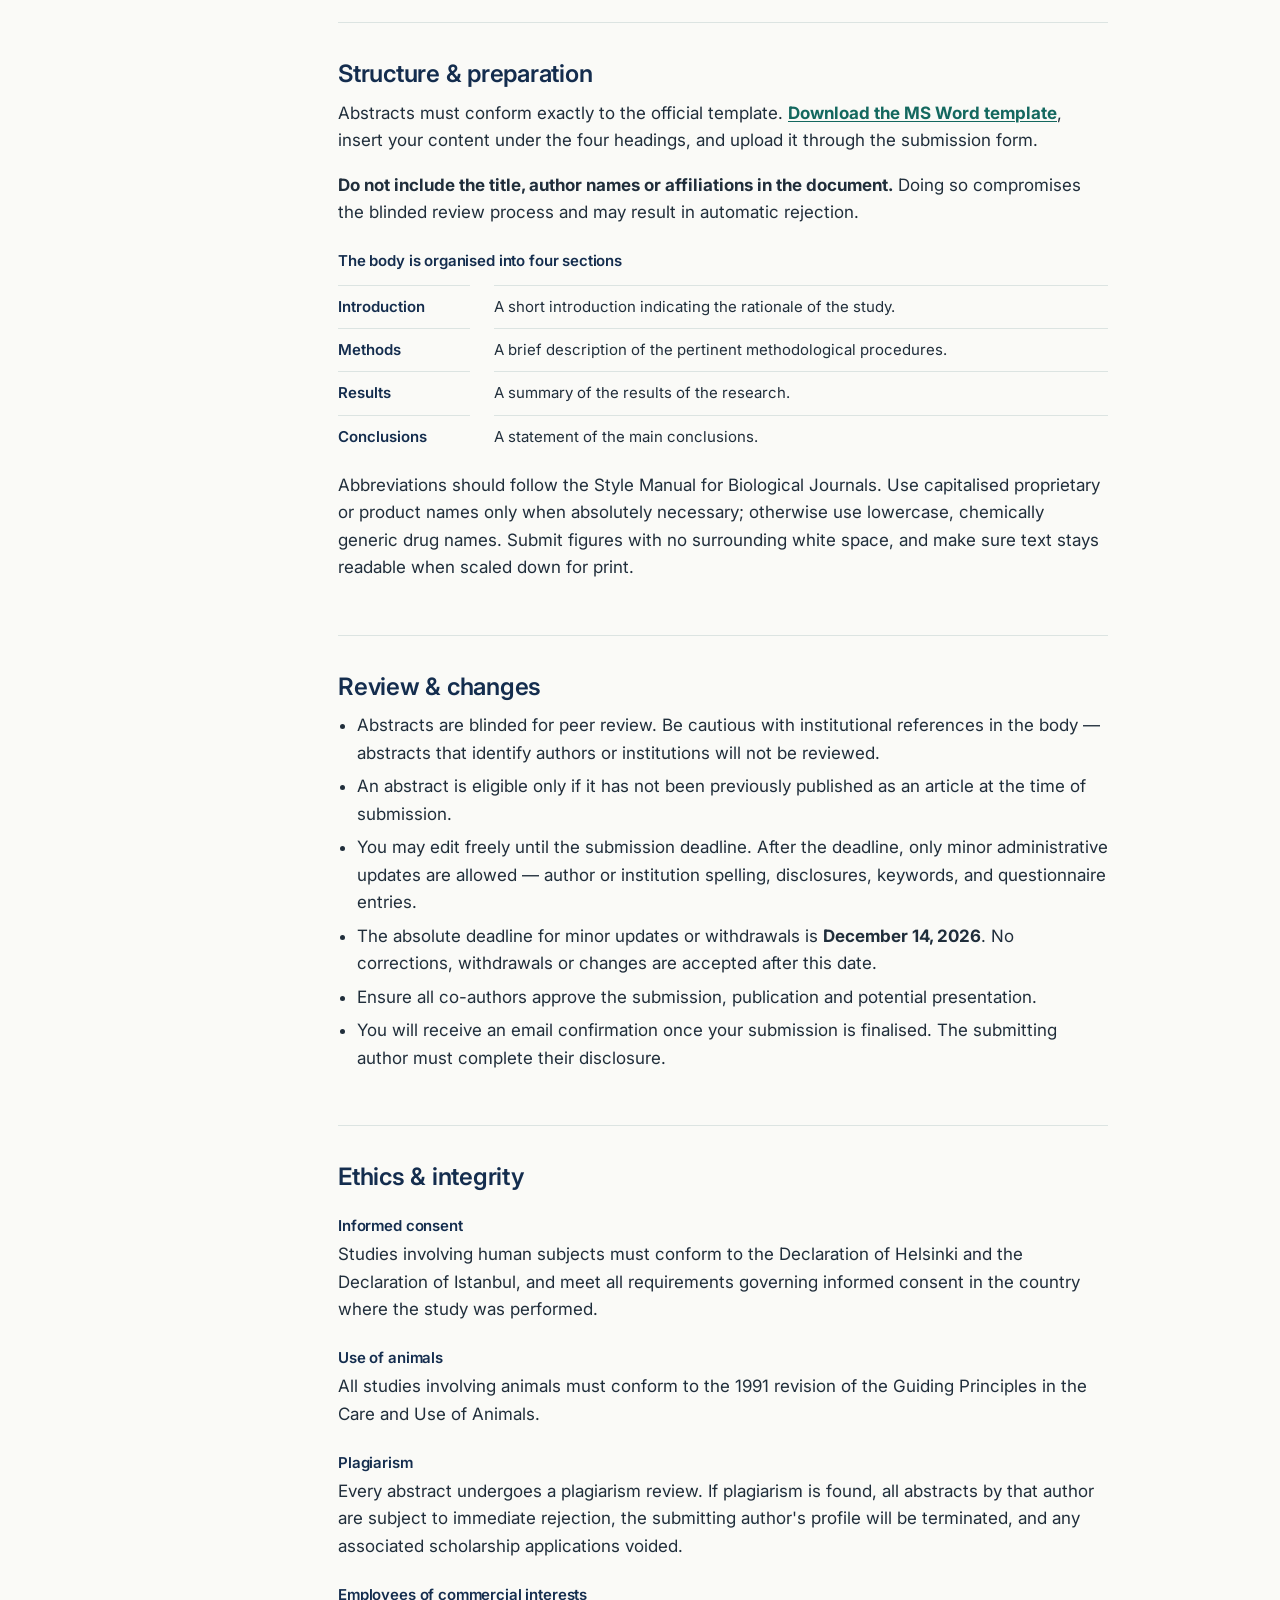
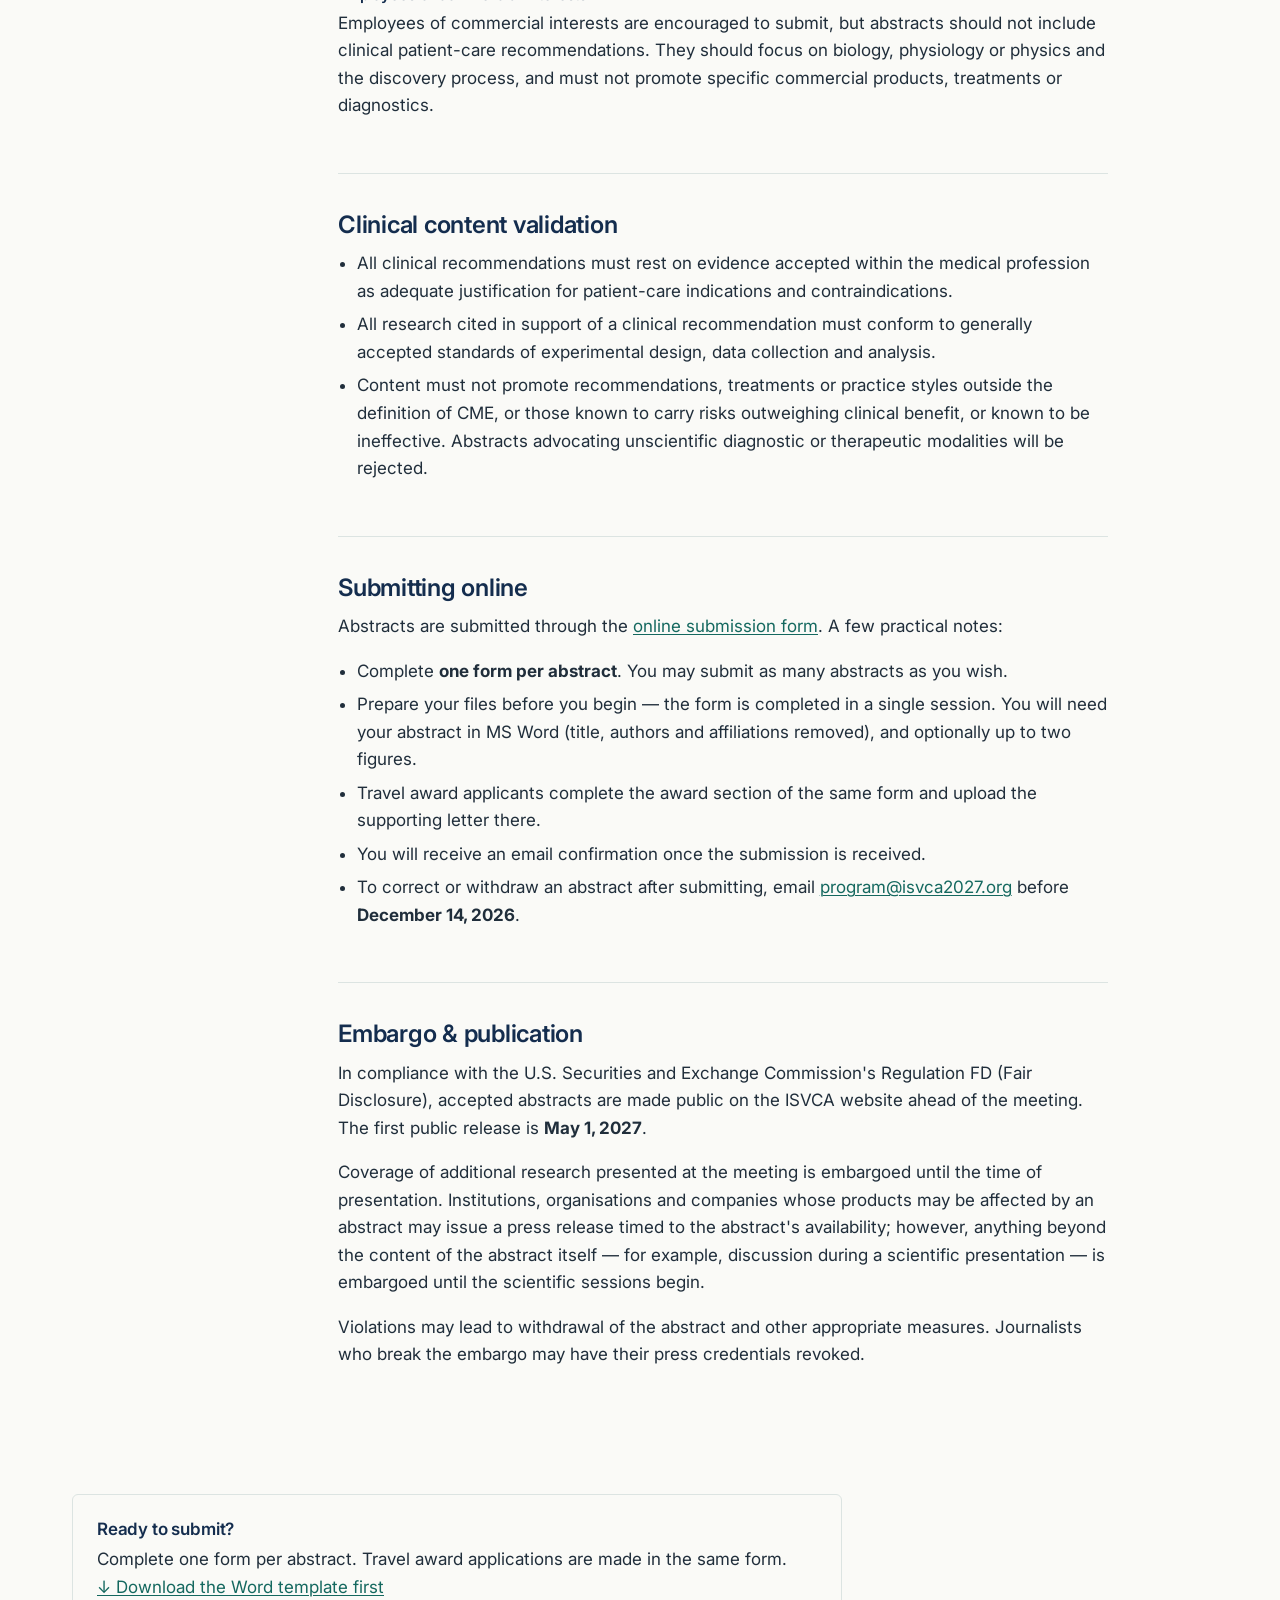
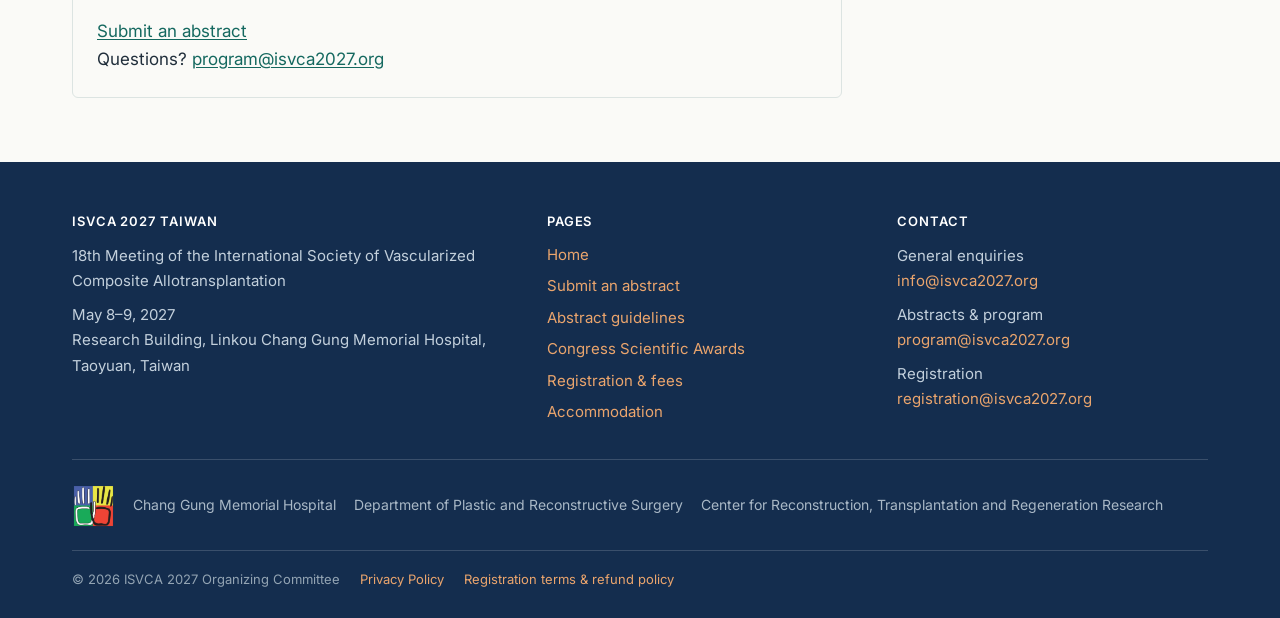
==== commit 14b11160: "Full-bleed poster, mobile-first layout, fix asset cache" ====
--- a/abstract-guidelines.html
+++ b/abstract-guidelines.html
@@ -11,7 +11,7 @@
 <link rel="preconnect" href="https://fonts.googleapis.com">
 <link rel="preconnect" href="https://fonts.gstatic.com" crossorigin>
 <link rel="stylesheet" href="https://fonts.googleapis.com/css2?family=Inter:wght@400;500;600&display=swap">
-<link rel="stylesheet" href="assets/css/site.css">
+<link rel="stylesheet" href="assets/css/site.css?v=3">
 </head>
 <body>
 <a class="sr-only" href="#main">Skip to main content</a>
@@ -19,6 +19,8 @@
 <header class="site-head">
   <div class="wrap site-head__in">
     <a class="site-head__brand" href="index.html"><img src="assets/logo.webp" width="288" height="180" alt="ISVCA 2027 Taiwan"></a>
+    <a class="head-cta" href="https://payment.cgprstw.org/13" target="_blank" rel="noopener"
+       aria-label="Register and pay on the official payment page">Register</a>
     <button class="nav-toggle" aria-expanded="false" aria-controls="site-nav">
       <svg width="16" height="12" viewBox="0 0 16 12" aria-hidden="true"><path d="M0 1h16M0 6h16M0 11h16" stroke="currentColor" stroke-width="1.6"/></svg>
       Menu
@@ -29,9 +31,9 @@
       <a href="index.html#program">Program</a>
       <a href="abstract-guidelines.html">Abstracts</a>
       <a href="awards.html">Awards</a>
-      <a href="registration.html">Registration</a>
+      <a href="registration.html">Registration<span class="nav-sub">Fees &amp; rules</span></a>
       <a href="index.html#travel">Venue &amp; travel</a>
-      <a class="nav-cta" href="https://payment.cgprstw.org/13" target="_blank" rel="noopener">Register</a>
+      <a class="nav-cta" href="https://payment.cgprstw.org/13" target="_blank" rel="noopener">Register ↗</a>
     </nav>
   </div>
 </header>
@@ -203,6 +205,6 @@
     </div>
   </div>
 </footer>
-<script src="assets/js/site.js" defer></script>
+<script src="assets/js/site.js?v=3" defer></script>
 </body>
 </html>
--- a/assets/css/site.css
+++ b/assets/css/site.css
@@ -50,26 +50,39 @@
   /* layout */
   --maxw:1200px;
   --pad:32px;
-  --section-y:84px;
+  --section-y:72px;
   --radius:6px;
   --radius-sm:6px;
   --t:150ms;
 }
 
+@media (max-width:1060px){
+  html{scroll-padding-top:62px}
+  .toc{top:78px}
+  .docbody section{scroll-margin-top:74px}
+}
 @media (max-width:760px){
-  :root{ --pad:18px; --section-y:52px; --fs-body:1rem; }
+  :root{ --pad:20px; --section-y:48px; --fs-body:1rem; }
+  .s-head{margin-bottom:24px}
+  .s-head h2{font-size:1.5rem}
+  .panel{padding:20px}
+  .docpage__head{padding-block:32px 22px}
+  .site-foot{padding-block:40px 24px}
 }
 
 /* ---------- Reset ----------------------------------------------------- */
 *,*::before,*::after{box-sizing:border-box}
 html{-webkit-text-size-adjust:100%;scroll-behavior:smooth;scroll-padding-top:84px}
 body{
-  margin:0;background:var(--page-bg);color:var(--text-primary);
+  margin:0;background:var(--page-bg);color:var(--text-primary);overflow-wrap:break-word;
   font-family:var(--font);font-size:var(--fs-body);line-height:var(--lh);
   -webkit-font-smoothing:antialiased;text-rendering:optimizeLegibility;
 }
 img{max-width:100%;height:auto;display:block}
 h1,h2,h3,h4,h5{margin:0;color:var(--navy);font-weight:600;line-height:1.22;letter-spacing:-0.01em}
+/* Long single words ("Allotransplantation", an email address, a long link)
+   must be able to break, or they push the page sideways once text is
+   enlarged to 200%. overflow-wrap inherits, so one declaration covers all. */
 p{margin:0 0 1em}
 ul,ol{margin:0 0 1em;padding-left:1.25em}
 li{margin:.35em 0}
@@ -93,7 +106,7 @@
 .prose{max-width:var(--measure)}
 
 /* section heading: sentence case, no eyebrow pill, no gradient rule */
-.s-head{margin-bottom:34px;max-width:var(--measure)}
+.s-head{margin-bottom:28px;max-width:var(--measure)}
 .s-head h2{font-size:clamp(1.75rem,2.6vw,2.125rem);font-weight:600}
 .s-head .lede{margin:.6rem 0 0;color:var(--muted)}
 .s-head .kicker{
@@ -135,58 +148,123 @@
 .site-nav .nav-cta{margin-left:10px;background:var(--accent-dk);color:#fff;padding:10px 18px;font-weight:600}
 .site-nav .nav-cta:hover{background:var(--brand-teal-hover);color:#fff}
 .nav-toggle{display:none;margin-left:auto;align-items:center;gap:8px;background:none;border:1px solid var(--rule-strong);border-radius:var(--radius-sm);padding:9px 13px;font:inherit;font-size:.9rem;font-weight:600;color:var(--navy);cursor:pointer;min-height:44px}
-.nav-toggle svg{display:block}
+.nav-toggle svg{display:block;flex:0 0 auto}
+/* second line under a menu item; only shown in the mobile menu */
+.site-nav .nav-sub{display:none}
+/* compact Register, shown in the bar itself only on narrow screens */
+.head-cta{display:none}
 
 @media (max-width:1060px){
-  .nav-toggle{display:inline-flex}
+  /* 60–64px bar: logo | Register | Menu, nothing else.
+     It wraps rather than overflows when text is enlarged to 200%.        */
+  .site-head__in{gap:10px;min-height:62px;flex-wrap:wrap;row-gap:8px;padding-block:8px}
+  .site-head__brand{min-width:0}
+  .site-head__brand img{height:36px;max-width:100%}
+  .head-cta{
+    display:inline-flex;align-items:center;justify-content:center;margin-left:auto;
+    min-height:44px;padding:10px 16px;border-radius:var(--radius-sm);
+    background:var(--brand-teal);color:#fff;font-size:.9375rem;font-weight:600;
+    text-decoration:none;white-space:nowrap;flex:0 1 auto;min-width:0;
+  }
+  .head-cta:hover,.head-cta:focus-visible{background:var(--brand-teal-hover);color:#fff}
+  .nav-toggle{display:inline-flex;margin-left:0;flex:0 1 auto;min-width:0}
   .site-nav{
     display:none;position:absolute;left:0;right:0;top:100%;
     background:#fff;border-bottom:1px solid var(--rule);
-    flex-direction:column;align-items:stretch;gap:0;padding:8px var(--pad) 18px;
+    flex-direction:column;align-items:stretch;gap:0;padding:4px var(--pad) 22px;
+    max-height:calc(100dvh - 62px);overflow-y:auto;
+    box-shadow:0 14px 26px -14px rgba(20,45,78,.26);
   }
   .site-nav.is-open{display:flex}
-  .site-nav a{padding:13px 4px;border-bottom:1px solid var(--rule);border-radius:0;font-size:1rem}
-  .site-nav .nav-cta{margin:14px 0 0;border-radius:var(--radius-sm);text-align:center;justify-content:center;display:block;border-bottom:none}
-}
-
-/* ---------- Hero: poster-led -------------------------------------------
-   The official congress poster is the primary visual. It is never cropped,
-   never overlaid with text, and keeps its natural proportions.             */
-.hero{padding-block:26px 0;background:var(--page-bg)}
-.hero__wrap{max-width:1200px}
-.hero__poster{margin:0}
-.hero__poster img{display:block;width:100%;height:auto;aspect-ratio:16/9;border-radius:6px}
-.hero__tools{display:flex;justify-content:flex-end;margin:8px 0 0}
-.hero__tools a{font-size:.8125rem;color:var(--text-secondary);text-decoration:none;
-  border-bottom:1px solid var(--border-subtle);padding-bottom:1px}
+  /* every menu row is its own 48px target */
+  .site-nav a{display:flex;flex-direction:column;align-items:flex-start;justify-content:center;
+    gap:1px;min-height:48px;padding:11px 2px;
+    border-bottom:1px solid var(--rule);border-radius:0;font-size:1.0625rem}
+  .site-nav .nav-sub{display:block;font-size:.8125rem;font-weight:400;
+    line-height:1.3;color:var(--text-secondary)}
+  .site-nav a:last-child{border-bottom:none}
+  /* Register already sits in the bar, so the menu keeps only the info page */
+  .site-nav .nav-cta{display:none}
+}
+@media (max-width:380px){
+  .site-head__in{gap:8px}
+  .site-head__brand img{height:32px}
+  .head-cta{padding:10px 13px;font-size:.875rem}
+  .nav-toggle{padding:9px 11px;font-size:.875rem}
+}
+
+/* ---------- Hero: full-bleed poster ------------------------------------
+   The official congress poster is the primary visual. It runs edge to edge
+   directly under the nav bar, keeps its own 16:9 proportions, and is never
+   cropped or overlaid with text. Everything a reader needs — meeting name,
+   dates, venue — is repeated below it as real, selectable text.          */
+.hero{background:var(--page-bg)}
+.hero__poster{margin:0;padding:0;background:var(--surface-teal)}
+.hero__poster img{
+  display:block;width:100%;max-width:1600px;margin-inline:auto;
+  height:auto;aspect-ratio:16/9;border-radius:0;
+}
+.hero__body{padding-top:12px}
+.hero__tools{display:flex;justify-content:flex-end;margin:0}
+.hero__tools a{display:inline-flex;align-items:center;min-height:36px;
+  font-size:.8125rem;color:var(--text-secondary);text-decoration:none;
+  border-bottom:1px solid var(--border-subtle)}
 .hero__tools a:hover{color:var(--brand-teal);border-bottom-color:var(--brand-teal)}
 
-/* 1 — where & when */
-.hero__where{margin:30px 0 0;text-align:center;font-size:1.125rem;font-weight:500;color:var(--brand-navy)}
-/* 2 — actions */
-.hero__actions{display:flex;align-items:center;justify-content:center;gap:14px;flex-wrap:wrap;margin-top:20px}
-/* 3 — deadlines, clearly separated from the buttons */
-.hero__deadlines{display:grid;grid-template-columns:repeat(2,minmax(0,auto));justify-content:center;
-  gap:10px 14px;margin:36px 0 0;padding:0;list-style:none}
-.hero__deadlines li{display:flex;flex-direction:column;gap:2px;
-  background:var(--accent-warm-bg);border-radius:6px;padding:12px 18px;min-width:260px}
-.hero__deadlines .k{font-size:.75rem;font-weight:600;letter-spacing:.06em;text-transform:uppercase;
-  color:var(--accent-warm-text)}
-.hero__deadlines .v{font-weight:600;color:var(--text-primary)}
-.hero__deadlines .v small{display:block;font-weight:400;font-size:.8125rem;color:var(--text-secondary);margin-top:1px}
-.hero__deadlines a{color:var(--accent-warm-text)}
+/* 1 — identity */
+.hero__ident{margin:20px 0 0;text-align:center}
+.hero__title{margin:0;font-size:clamp(1.75rem,6.4vw,2.125rem);line-height:1.1;letter-spacing:-.02em}
+.hero__fullname{margin:8px auto 0;max-width:40ch;font-size:.9375rem;line-height:1.45;color:var(--text-secondary)}
+.hero__when{margin:16px 0 0;font-size:1.1875rem;font-weight:600;color:var(--brand-navy);line-height:1.3}
+.hero__venue{margin:5px 0 0;font-size:1rem;color:var(--text-secondary);line-height:1.45}
+
+/* From tablet up the poster already carries the title lock-up, so the H1 and
+   the society name stay in the document but out of the visual layout.      */
+@media (min-width:761px){
+  .hero__title,.hero__fullname{position:absolute;width:1px;height:1px;padding:0;margin:-1px;
+    overflow:hidden;clip:rect(0,0,0,0);white-space:nowrap;border:0}
+  .hero__ident{margin-top:26px}
+  .hero__when{margin-top:0}
+}
+
+/* 2 — actions: Register and Submit are equal width, 12px apart */
+.hero__actions{display:flex;justify-content:center;gap:12px;flex-wrap:wrap;margin-top:24px}
+.hero__actions .btn{flex:0 1 232px;justify-content:center;text-align:center}
+.hero__proglink{margin:16px 0 0;text-align:center}
+
+/* 3 — deadlines. Label, date and qualifier are each their own block and the
+   spacing comes from `gap`, so nothing can ever run together.             */
+.hero__deadlines{display:grid;grid-template-columns:repeat(auto-fit,minmax(274px,max-content));
+  justify-content:center;gap:12px;margin:32px 0 0;padding:0;list-style:none}
+.hero__deadlines li{margin:0;display:flex;flex-direction:column;align-items:flex-start;
+  gap:6px;background:var(--accent-warm-bg);border-radius:8px;padding:14px 18px;text-align:left}
+.hero__deadlines .k{display:block;font-size:.75rem;font-weight:600;letter-spacing:.06em;
+  text-transform:uppercase;color:var(--accent-warm-text);line-height:1.3}
+.hero__deadlines .v{display:block;font-size:1.0625rem;font-weight:600;
+  color:var(--text-primary);line-height:1.25}
+.hero__deadlines .m{display:block;font-size:.8125rem;font-weight:400;
+  color:var(--text-secondary);line-height:1.35}
+.hero__deadlines a{color:var(--accent-warm-text);font-weight:600}
 .hero__close{margin:40px 0 0;border-bottom:1px solid var(--border-subtle)}
 .hero__note{margin:1.2rem 0 0;font-size:.875rem;color:var(--text-secondary)}
 
 @media (max-width:760px){
-  .hero{padding-block:16px 0}
-  .hero__wrap{padding-inline:16px}
-  .hero__where{margin-top:22px;font-size:1.0625rem}
-  .hero__actions{gap:10px;margin-top:16px}
-  .hero__actions .btn{flex:1 1 180px;justify-content:center}
-  .hero__deadlines{grid-template-columns:1fr;margin-top:26px}
-  .hero__deadlines li{min-width:0}
-  .hero__close{margin-top:30px}
+  /* poster stays full-bleed; the text column gets its own 20px gutter */
+  .hero__body{padding-top:10px;padding-inline:20px}
+  .hero__tools{justify-content:flex-start}
+  .hero__ident{margin-top:14px;text-align:left}
+  .hero__fullname{margin-inline:0;max-width:none}
+  .hero__when{margin-top:14px}
+  .hero__actions{justify-content:stretch;margin-top:24px}
+  .hero__actions .btn{flex:1 1 calc(50% - 6px);min-width:0}
+  .hero__proglink{text-align:left;margin-top:16px}
+  .hero__deadlines{grid-template-columns:minmax(0,1fr);margin-top:28px}
+  .hero__close{margin-top:32px}
+}
+@media (max-width:430px){
+  /* too narrow for two buttons side by side — stack, still equal width */
+  .hero__actions{flex-direction:column}
+  .hero__actions .btn{flex:1 1 auto;width:100%}
 }
 
 /* ---------- Definition / data lists ----------------------------------- */
@@ -195,12 +273,22 @@
 .datalist__row.is-key{background:var(--accent-warm-bg)}
 .datalist__row.is-key .datalist__term{color:var(--accent-warm-text)}
 .datalist__row.is-key .datalist__term,.datalist__row.is-key .datalist__desc{padding-inline:14px}
+@media (max-width:420px){
+  .datalist__row.is-key .datalist__term,.datalist__row.is-key .datalist__desc{padding-inline:10px}
+}
 .datalist__term{font-weight:600;color:var(--navy);overflow-wrap:break-word}
-.datalist__term small{display:block;font-weight:400;color:var(--muted);font-size:.8125rem}
+.datalist__term small,.datalist__term .m{display:block;font-weight:400;color:var(--muted);
+  font-size:.8125rem;line-height:1.35;margin-top:3px}
 .datalist__desc{color:var(--ink);overflow-wrap:break-word}
-.datalist__desc small{display:block;color:var(--muted);font-size:.875rem;margin-top:2px}
+.datalist__desc small,.datalist__desc .m{display:block;color:var(--muted);font-size:.875rem;
+  line-height:1.4;margin-top:3px}
+/* hotel room / price rows: label left, price right, but the price drops to
+   its own line rather than squeezing the label at any width or text size  */
+.datalist__row--price{display:flex;flex-wrap:wrap;align-items:baseline;
+  justify-content:space-between;gap:2px 16px;padding:9px 0}
+.datalist__row--price .datalist__desc{margin-left:auto}
 @media (max-width:700px){
-  .datalist__row{grid-template-columns:1fr;gap:2px;padding:14px 0}
+  .datalist__row{grid-template-columns:minmax(0,1fr);gap:2px;padding:14px 0}
 }
 
 /* ---------- News list ------------------------------------------------- */
@@ -209,18 +297,22 @@
 .newsitem__date{color:var(--muted);font-size:.875rem;padding-top:3px}
 .newsitem h3{font-size:1.0625rem;font-weight:600;margin:0 0 .3rem}
 .newsitem p{margin:0;color:var(--muted);max-width:var(--measure)}
-@media (max-width:700px){.newsitem{grid-template-columns:1fr;gap:3px}}
+@media (max-width:700px){
+  .newsitem{grid-template-columns:minmax(0,1fr);gap:0;padding:18px 0}
+  .newsitem__date{padding-top:0;margin-bottom:5px;font-size:.8125rem;
+    font-weight:600;letter-spacing:.03em}
+}
 
 /* ---------- Faculty ----------------------------------------------------
    Order: name -> institution -> focus -> optional biography. Status is
    always spelled out, never colour alone.                                 */
 .faculty{border-top:1px solid var(--border-subtle)}
-.faculty__row{display:grid;grid-template-columns:minmax(0,1fr) auto;gap:10px 24px;
-  padding:22px 0;border-bottom:1px solid var(--border-subtle);align-items:start}
-.faculty__name{font-size:1.3125rem;font-weight:600;color:var(--brand-navy);margin:0 0 .2rem;line-height:1.25}
-.faculty__org{margin:0;color:var(--text-primary);font-size:.9375rem}
-.faculty__focus{margin:.15rem 0 0;color:var(--text-secondary);font-size:.9375rem}
-.faculty__bio{margin-top:.55rem}
+.faculty__row{display:grid;grid-template-columns:minmax(0,1fr) auto;gap:4px 28px;
+  padding:18px 0;border-bottom:1px solid var(--border-subtle);align-items:start}
+.faculty__name{font-size:1.1875rem;font-weight:600;color:var(--brand-navy);margin:0;line-height:1.3}
+.faculty__org{margin:3px 0 0;color:var(--text-primary);font-size:.9375rem;line-height:1.45}
+.faculty__focus{margin:2px 0 0;color:var(--text-secondary);font-size:.9375rem;line-height:1.45}
+.faculty__bio{margin-top:.35rem}
 .faculty__bio summary{display:inline-flex;align-items:center;gap:6px;cursor:pointer;list-style:none;
   font-size:.875rem;font-weight:600;color:var(--brand-teal);padding:4px 0;min-height:32px}
 .faculty__bio summary::-webkit-details-marker{display:none}
@@ -228,14 +320,15 @@
 .faculty__bio[open] summary::after{transform:rotate(90deg)}
 .faculty__bio summary:hover{color:var(--brand-teal-hover);text-decoration:underline}
 .faculty__bio p{margin:.4rem 0 0;color:var(--text-secondary);font-size:.9375rem;max-width:var(--measure)}
-.faculty__status{justify-self:end;font-size:.75rem;font-weight:600;letter-spacing:.05em;
+.faculty__status{justify-self:end;margin-top:2px;font-size:.75rem;font-weight:600;letter-spacing:.05em;
   text-transform:uppercase;white-space:nowrap;padding:5px 11px;border-radius:999px;
   background:#EEF1F3;color:var(--text-secondary);border:1px solid var(--border-subtle)}
 .faculty__status.is-confirmed{background:var(--surface-teal);color:var(--brand-teal);border-color:#BFD9D2}
 @media (max-width:700px){
-  .faculty__row{grid-template-columns:1fr;gap:8px}
-  .faculty__status{justify-self:start;order:-1}
-  .faculty__name{font-size:1.1875rem}
+  /* single column, reading order: name -> institution -> focus -> status */
+  .faculty__row{grid-template-columns:minmax(0,1fr);gap:0;padding:16px 0}
+  .faculty__status{justify-self:start;margin-top:10px}
+  .faculty__name{font-size:1.0625rem}
 }
 
 /* ---------- Schedule table ------------------------------------------- */
@@ -252,23 +345,50 @@
 .sched caption{text-align:left;color:var(--muted);font-size:.875rem;padding:14px 0 8px}
 .sched th,.sched td{text-align:left;padding:12px 14px 12px 0;border-bottom:1px solid var(--rule);vertical-align:top}
 .sched thead th{font-size:.75rem;font-weight:600;letter-spacing:.06em;text-transform:uppercase;color:var(--muted);border-bottom:1px solid var(--rule-strong);padding-top:0}
-.sched .t{white-space:nowrap;color:var(--navy);font-variant-numeric:tabular-nums;width:1%;font-weight:500}
+.sched .t{white-space:nowrap;color:var(--navy);font-variant-numeric:tabular-nums;width:1%;
+  font-weight:500;padding-right:28px}
 .sched .ttl{font-weight:600;color:var(--navy)}
 .sched .ttl small{display:block;font-weight:400;color:var(--muted);font-size:.875rem;margin-top:2px}
 .sched tr.is-break .ttl{font-weight:400;color:var(--muted)}
 .sched tr.is-key{background:var(--accent-warm-bg)}
-.tag{display:inline-block;font-size:.6875rem;font-weight:600;letter-spacing:.04em;color:var(--muted);border:1px solid var(--rule-strong);border-radius:3px;padding:1px 5px;margin-left:8px;vertical-align:1px}
+/* PS / CS markers: one size, one position — always directly after the title */
+.tag{display:inline-block;font-size:.6875rem;line-height:1.5;font-weight:600;letter-spacing:.04em;
+  color:var(--text-secondary);background:var(--surface);border:1px solid var(--border-control);
+  border-radius:3px;padding:0 6px;margin-left:10px;vertical-align:2px}
+@media (max-width:760px){
+  .tabs button{padding:12px 13px;font-size:.9375rem}
+}
 @media (max-width:640px){
+  /* time -> session -> location/type, stacked, no horizontal scrolling */
   .sched,.sched tbody,.sched tr,.sched td{display:block;width:100%}
   .sched thead{display:none}
-  .sched tr{padding:12px 0;border-bottom:1px solid var(--rule)}
+  .sched tr{padding:14px 0;border-bottom:1px solid var(--rule)}
   .sched td{border:none;padding:0}
-  .sched .t{font-size:.8125rem;color:var(--muted);margin-bottom:2px}
+  .sched .t{width:auto;padding-right:0;font-size:.8125rem;font-weight:600;
+    color:var(--text-secondary);margin-bottom:4px}
+  .sched caption{display:block;width:100%;padding:12px 0 10px}
+  .sched .ttl{font-size:1rem;line-height:1.4}
+  .sched .ttl small{margin-top:4px;font-size:.8125rem}
+  /* session type goes on its own line, under the session name */
+  .tag{display:block;width:max-content;margin:7px 0 0;vertical-align:baseline}
+  .sched tr.is-key{padding-inline:12px;border-radius:6px}
 }
 
 /* ---------- Fee table ------------------------------------------------- */
 .tablewrap{overflow-x:auto;-webkit-overflow-scrolling:touch}
-.tablewrap__hint{font-size:.8125rem;color:var(--muted);margin:0 0 6px}
+.tablewrap__hint{display:none}
+@media (max-width:760px){
+  /* Horizontal scroll is the single strategy for the fee grid — no accordion.
+     The hint and the edge rule make it obvious that it moves sideways.      */
+  .tablewrap{position:relative;padding-bottom:4px;
+    border-inline-end:2px solid var(--accent-apricot);
+    scroll-snap-type:x proximity}
+  .tablewrap th,.tablewrap td{scroll-snap-align:start}
+  .tablewrap__hint{display:flex;align-items:center;gap:7px;margin:0 0 10px;
+    font-size:.8125rem;font-weight:600;color:var(--accent-warm-text);
+    background:var(--accent-warm-bg);border-radius:6px;padding:9px 12px}
+  .tablewrap__hint::before{content:"\2194";font-size:1rem;line-height:1}
+}
 .feetable{font-size:.9375rem;min-width:620px}
 .feetable th,.feetable td{padding:12px 16px;border-bottom:1px solid var(--rule);text-align:right;vertical-align:top}
 .feetable th:first-child,.feetable td:first-child{text-align:left;padding-left:0}
@@ -298,9 +418,9 @@
 .cols-3{display:grid;grid-template-columns:repeat(3,minmax(0,1fr));gap:32px}
 .cols-2-7-5{display:grid;grid-template-columns:minmax(0,1.15fr) minmax(0,1fr);gap:52px;align-items:start}
 @media (max-width:860px){.cols-3{grid-template-columns:repeat(2,minmax(0,1fr));gap:24px}}
-@media (max-width:920px){.cols-2-7-5{grid-template-columns:1fr;gap:32px}}
+@media (max-width:920px){.cols-2-7-5{grid-template-columns:minmax(0,1fr);gap:32px}}
 @media (max-width:760px){
-  .cols-2,.cols-3,.cols-2-7-5{grid-template-columns:1fr;gap:28px}
+  .cols-2,.cols-3,.cols-2-7-5{grid-template-columns:minmax(0,1fr);gap:28px}
 }
 
 /* ---------- Steps (numbered, no cards) -------------------------------- */
@@ -309,13 +429,16 @@
 .steps li::before{content:counter(step,decimal-leading-zero);color:var(--brand-teal);font-weight:600;font-size:.875rem;padding-top:2px;font-variant-numeric:tabular-nums}
 .steps h3{font-size:1rem;margin:0 0 .25rem}
 .steps p{margin:0;color:var(--muted);max-width:var(--measure)}
+@media (max-width:560px){
+  .steps li{grid-template-columns:26px minmax(0,1fr);gap:0 12px;padding:16px 0}
+}
 
 /* ---------- Spec list ------------------------------------------------- */
 .speclist{border-top:1px solid var(--rule);margin:0}
 .speclist__row{display:grid;grid-template-columns:minmax(0,200px) minmax(0,1fr);gap:4px 28px;padding:13px 0;border-bottom:1px solid var(--rule)}
 .speclist dt{font-weight:600;color:var(--navy);font-variant-numeric:tabular-nums}
 .speclist dd{margin:0;color:var(--muted)}
-@media (max-width:700px){.speclist__row{grid-template-columns:1fr;gap:1px}}
+@media (max-width:700px){.speclist__row{grid-template-columns:minmax(0,1fr);gap:1px}}
 
 /* ---------- Award comparison ------------------------------------------ */
 .awards{display:grid;grid-template-columns:repeat(2,minmax(0,1fr));gap:0;border-top:1px solid var(--rule-strong)}
@@ -327,7 +450,7 @@
 .award p{color:var(--muted)}
 .award > :last-child{margin-bottom:0}
 @media (max-width:760px){
-  .awards{grid-template-columns:1fr}
+  .awards{grid-template-columns:minmax(0,1fr)}
   .award{padding:22px 0}
   .award + .award{padding-left:0;border-left:none}
 }
@@ -341,7 +464,7 @@
 .photocard p{margin:0;color:var(--muted);font-size:.9375rem}
 .photocard:hover h3{color:var(--accent-dk)}
 @media (max-width:860px){.photogrid{grid-template-columns:repeat(2,minmax(0,1fr));gap:20px}}
-@media (max-width:560px){.photogrid{grid-template-columns:1fr}}
+@media (max-width:560px){.photogrid{grid-template-columns:minmax(0,1fr)}}
 
 /* ---------- Venue / map ----------------------------------------------- */
 .mapframe{width:100%;height:100%;min-height:320px;border:1px solid var(--rule);border-radius:var(--radius)}
@@ -350,7 +473,7 @@
 .subscribe{background:var(--surface-teal)}
 .subscribe__form{display:flex;gap:10px;flex-wrap:wrap;margin:18px 0 0;max-width:var(--measure)}
 .subscribe input[type=email]{
-  flex:1 1 260px;min-height:44px;padding:11px 14px;border:1px solid var(--rule-strong);
+  flex:1 1 260px;min-width:0;min-height:44px;padding:11px 14px;border:1px solid var(--rule-strong);
   border-radius:var(--radius-sm);font:inherit;font-size:1rem;background:#fff;color:var(--ink);
 }
 .subscribe input[type=email]:focus{outline:none;border-color:var(--brand-teal);box-shadow:0 0 0 3px rgba(20,104,95,.16)}
@@ -370,7 +493,7 @@
 .site-foot__orgs img{height:44px;width:auto;border-radius:4px;flex:0 0 auto}
 .site-foot__orgs span{font-size:.875rem;color:#A9B8C6}
 .site-foot__legal{border-top:1px solid rgba(255,255,255,.16);margin-top:22px;padding-top:18px;font-size:.8125rem;color:#93A4B3;display:flex;gap:8px 20px;flex-wrap:wrap}
-@media (max-width:760px){.site-foot__cols{grid-template-columns:1fr;gap:28px}}
+@media (max-width:760px){.site-foot__cols{grid-template-columns:minmax(0,1fr);gap:28px}}
 
 /* ---------- Document pages (guidelines / awards / registration) ------- */
 .docpage__head{padding-block:52px 28px;border-bottom:1px solid var(--rule)}
@@ -395,9 +518,9 @@
 .docbody ul{padding-left:1.1em}
 .docbody--wide{max-width:none}
 @media (max-width:900px){
-  .docpage{grid-template-columns:1fr;gap:0;padding-block:28px 56px}
+  .docpage{grid-template-columns:minmax(0,1fr);gap:0;padding-block:28px 56px}
   .toc{position:static;border-bottom:1px solid var(--rule);padding-bottom:20px;margin-bottom:28px}
-  .toc nav{columns:2;column-gap:24px}
+  .toc nav{columns:170px 2;column-gap:24px}
 }
 
 /* ---------- Forms ----------------------------------------------------- */
@@ -432,7 +555,7 @@
 .form .counter.is-over{color:#B3261E;font-weight:600}
 .form .subpanel{border:1px solid var(--rule);border-radius:var(--radius);padding:22px;margin-top:10px;background:var(--surface-alt)}
 .form .actions{margin:32px 0 0}
-@media (max-width:640px){.form .rowfields{grid-template-columns:1fr}}
+@media (max-width:640px){.form .rowfields{grid-template-columns:minmax(0,1fr)}}
 
 /* ---------- Motion ----------------------------------------------------- */
 /* No entrance animations: content is painted visible on first render.      */
@@ -443,13 +566,16 @@
 
 /* ---------- Print ----------------------------------------------------- */
 @media print{
-  .site-head,.nav-toggle,.hero__fullsize,.subscribe,.hero__actions{display:none}
+  .site-head,.nav-toggle,.head-cta,.hero__tools,.hero__proglink,.subscribe,.hero__actions{display:none}
   body{font-size:11pt}
   a{text-decoration:none;color:#000}
 }
 
 /* ---------- Document-page content helpers ----------------------------- */
-.docbody table{font-size:.9375rem;margin:16px 0}
+/* fixed layout lets cells wrap instead of forcing the page wider than the
+   screen when a reader enlarges text                                      */
+.docbody table{font-size:.9375rem;margin:16px 0;table-layout:fixed}
+.docbody .tablewrap table{table-layout:auto}
 .docbody table th,.docbody table td{text-align:left;padding:11px 16px 11px 0;border-bottom:1px solid var(--rule);vertical-align:top}
 .docbody table thead th{font-size:.75rem;font-weight:600;letter-spacing:.05em;text-transform:uppercase;color:var(--muted);border-bottom:1px solid var(--rule-strong)}
 .docbody table td:first-child,.docbody table th:first-child{font-weight:600;color:var(--navy)}
@@ -463,7 +589,7 @@
 dl.struct dt{font-weight:600;color:var(--navy);padding:9px 0;border-top:1px solid var(--rule)}
 dl.struct dd{margin:0;color:var(--ink);padding:9px 0;border-top:1px solid var(--rule)}
 @media (max-width:620px){
-  dl.struct{grid-template-columns:1fr}
+  dl.struct{grid-template-columns:minmax(0,1fr)}
   dl.struct dt{padding-bottom:0}
   dl.struct dd{border-top:none;padding-top:2px}
 }
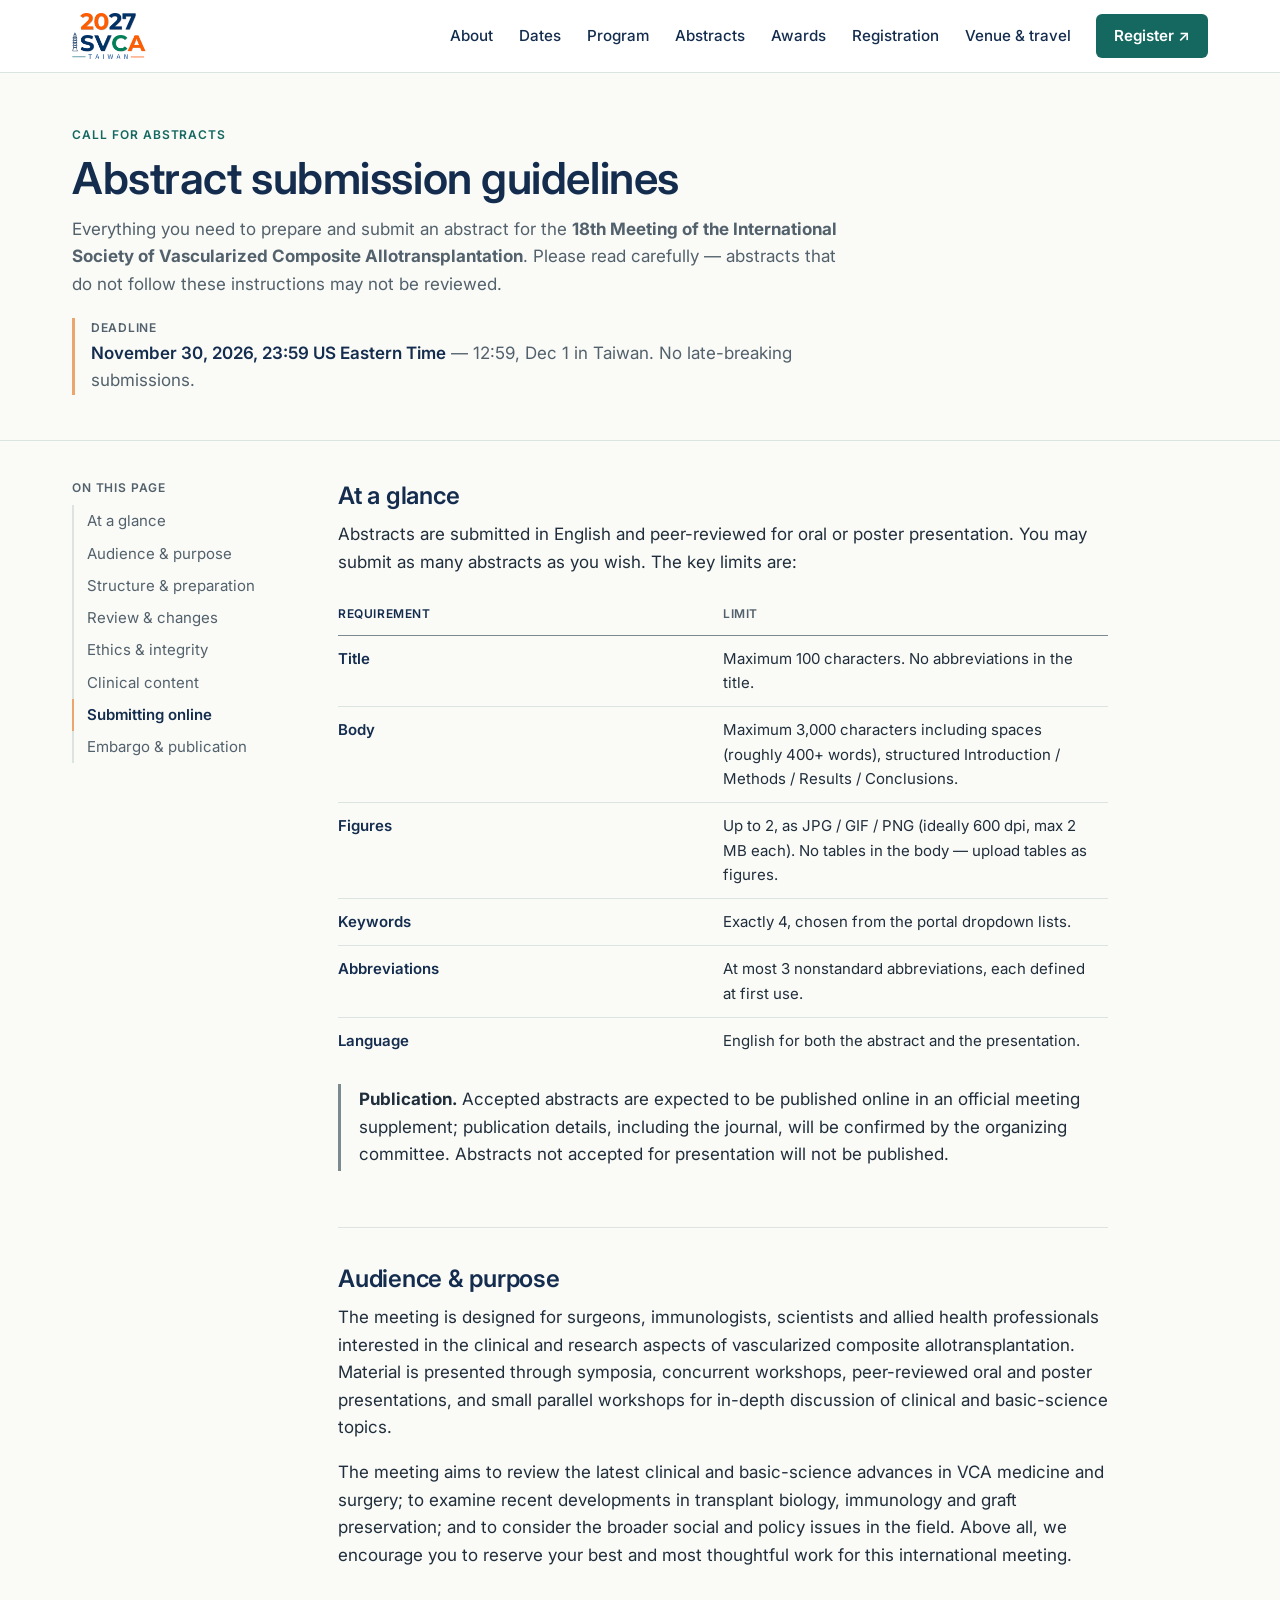
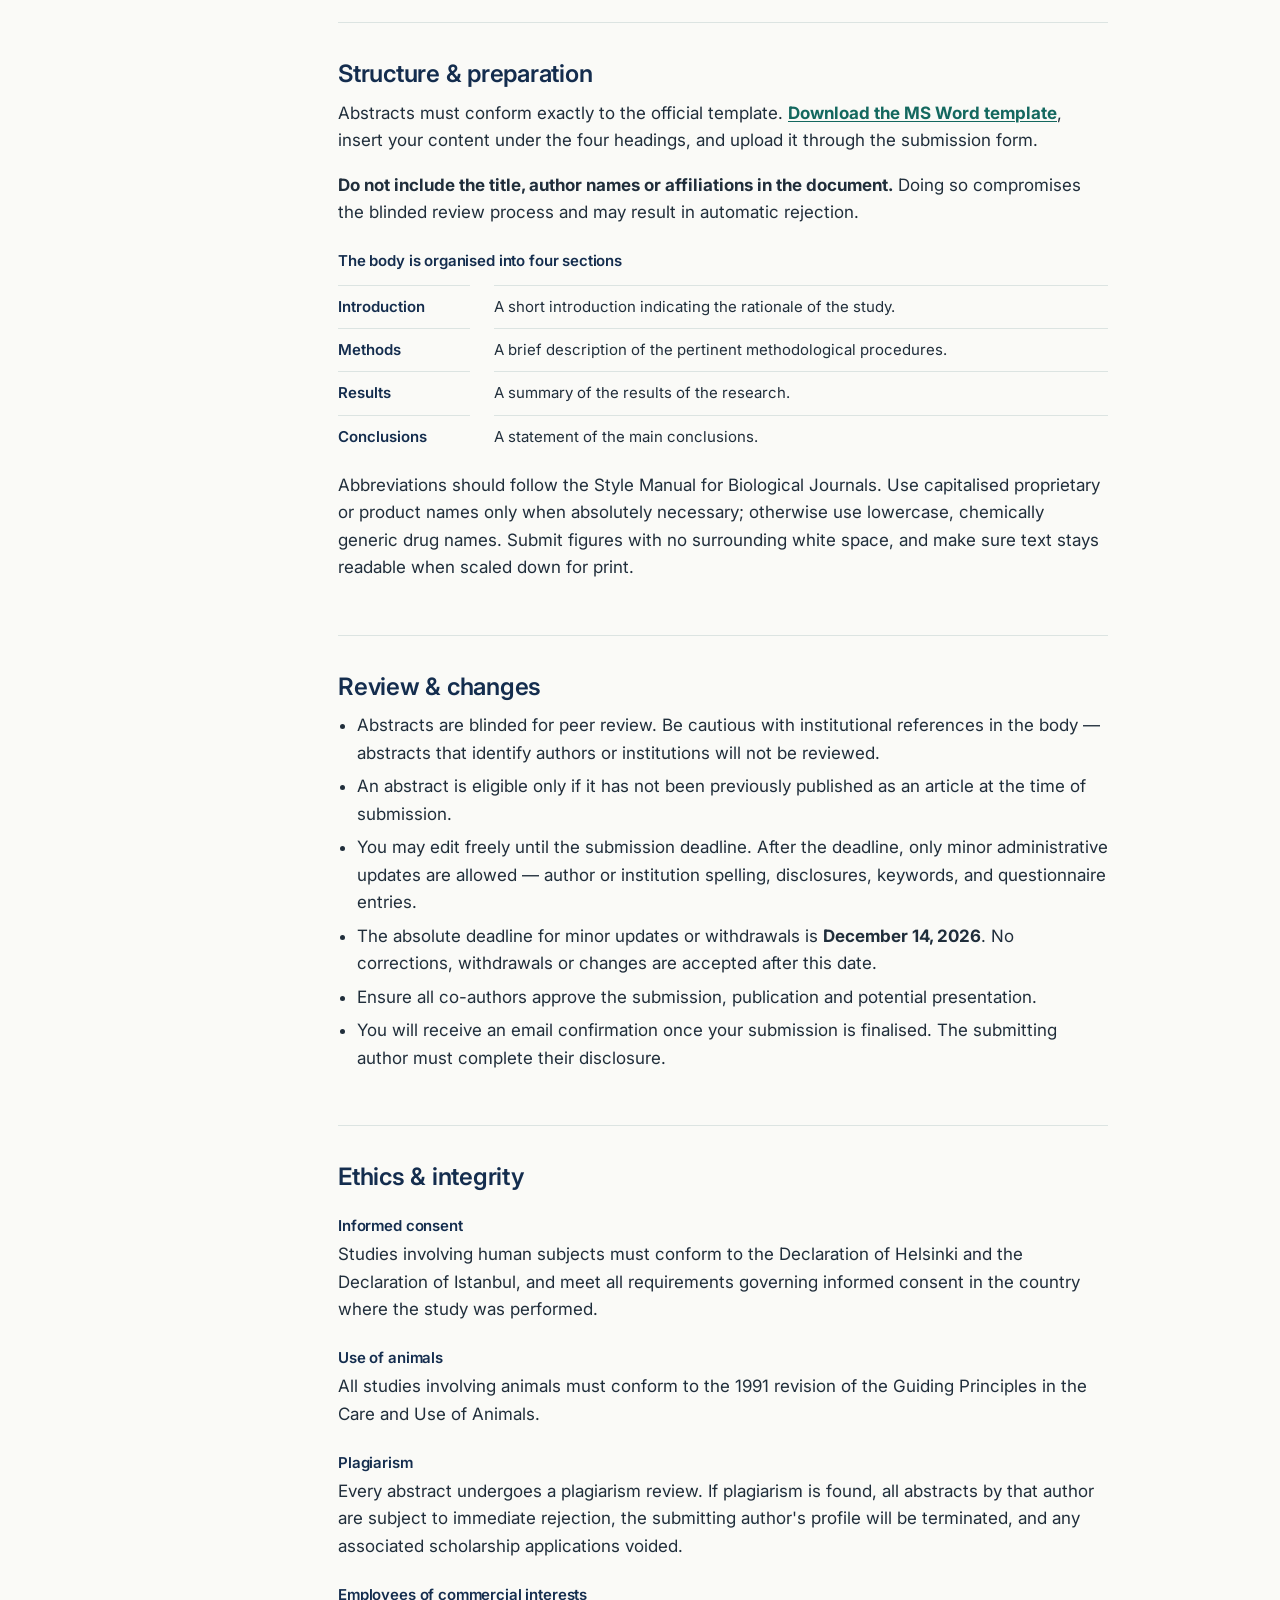
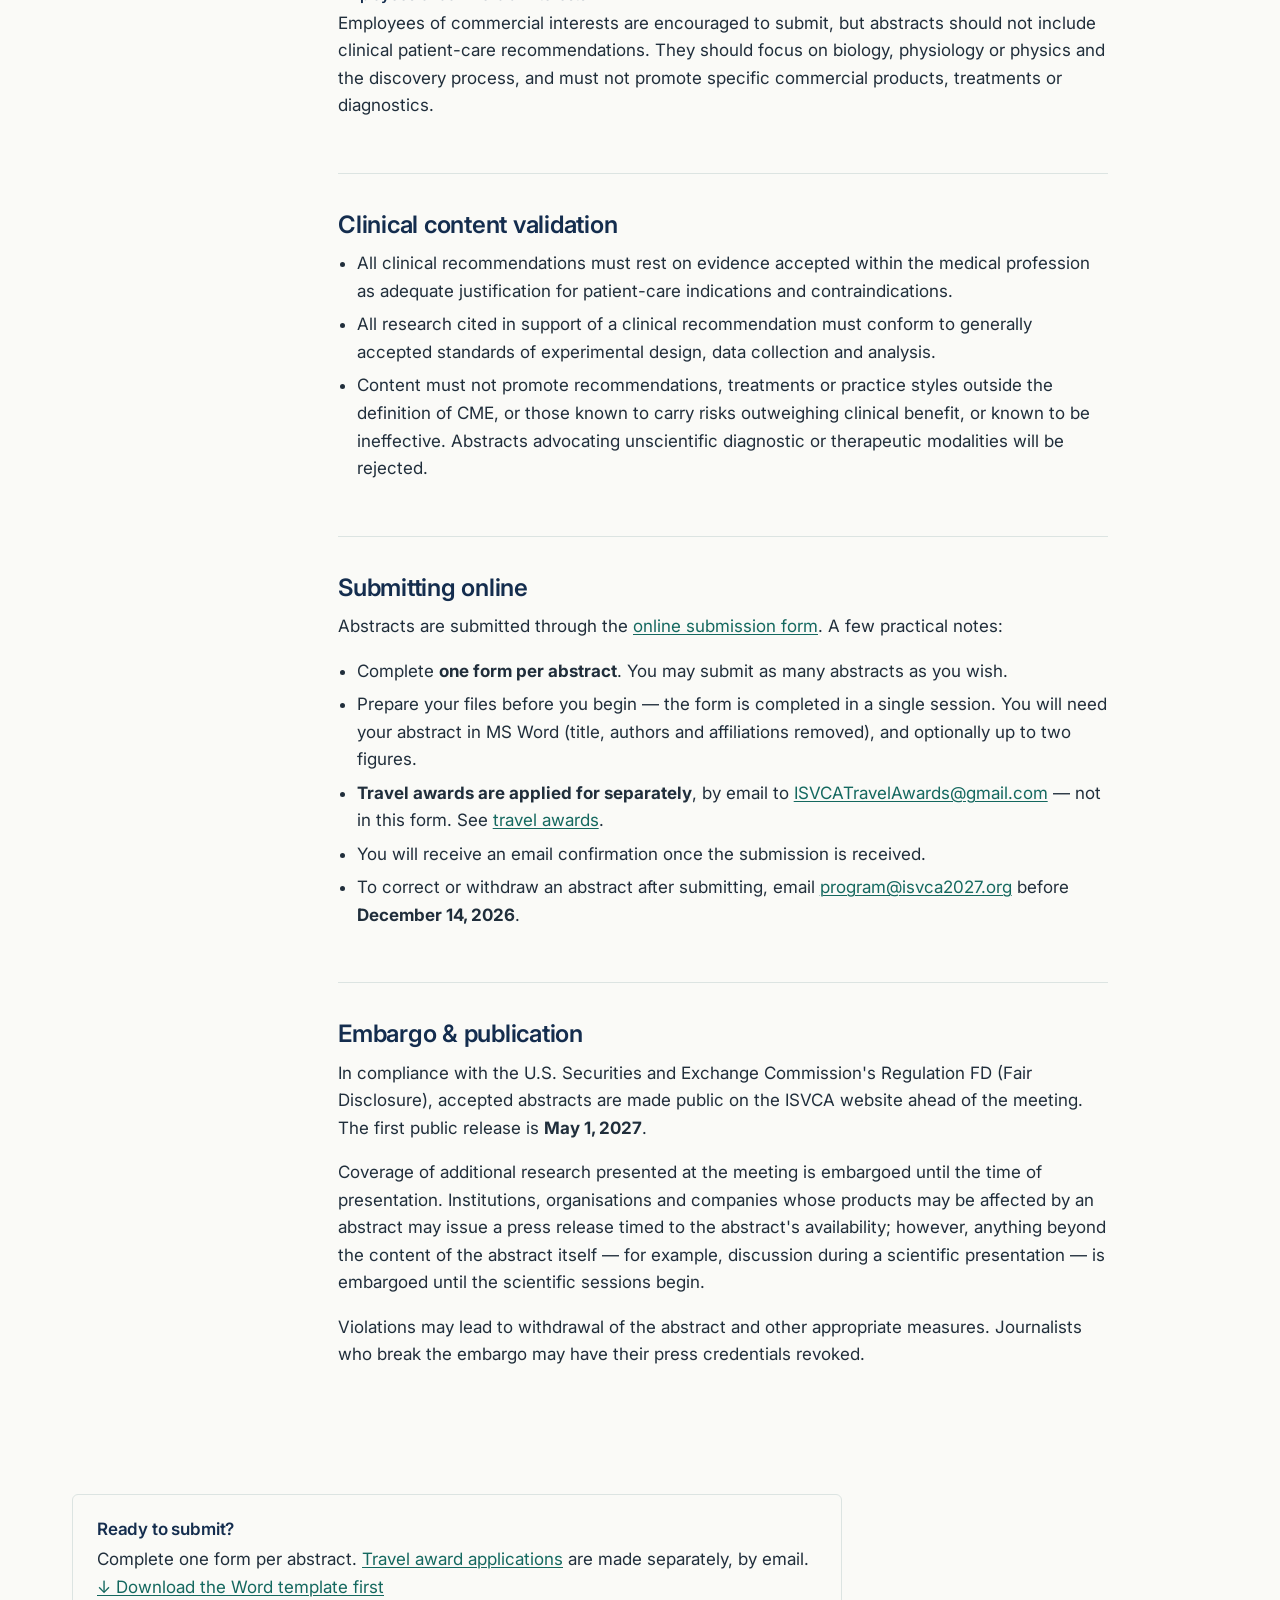
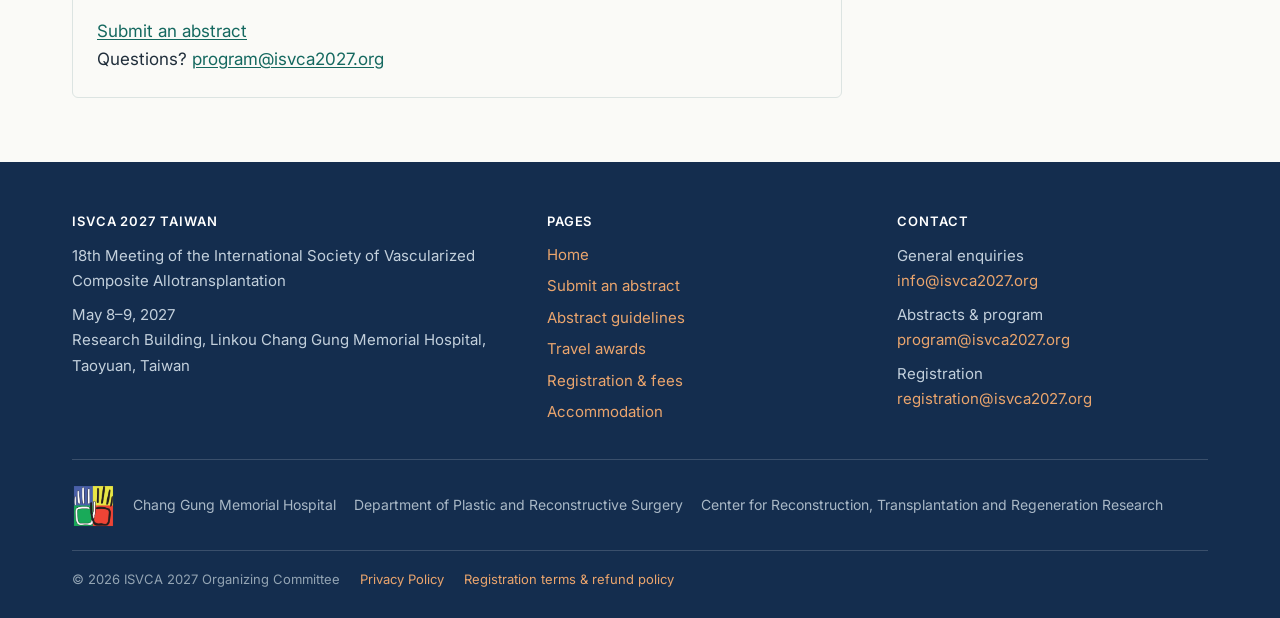
==== commit 06de4537: "Three travel awards, applications by email to ISVCA - add Nakos Travel Award (no abstract required, " ====
--- a/abstract-guidelines.html
+++ b/abstract-guidelines.html
@@ -140,7 +140,7 @@
       <ul>
         <li>Complete <b>one form per abstract</b>. You may submit as many abstracts as you wish.</li>
         <li>Prepare your files before you begin — the form is completed in a single session. You will need your abstract in MS&nbsp;Word (title, authors and affiliations removed), and optionally up to two figures.</li>
-        <li>Travel award applicants complete the award section of the same form and upload the supporting letter there.</li>
+        <li><b>Travel awards are applied for separately</b>, by email to <a href="mailto:ISVCATravelAwards@gmail.com">ISVCATravelAwards@gmail.com</a> — not in this form. See <a href="awards.html">travel awards</a>.</li>
         <li>You will receive an email confirmation once the submission is received.</li>
         <li>To correct or withdraw an abstract after submitting, email <a href="mailto:program@isvca2027.org">program@isvca2027.org</a> before <b>December 14, 2026</b>.</li>
       </ul>
@@ -158,7 +158,7 @@
   <div class="wrap" style="padding-bottom:64px">
     <div class="panel" style="max-width:var(--measure)">
       <h2 style="font-size:1.0625rem;margin-bottom:.4rem">Ready to submit?</h2>
-<p>Complete one form per abstract. Travel award applications are made in the same form.<br><a href="ISVCA2027-Abstract-Template.docx" download>↓ Download the Word template first</a></p>
+<p>Complete one form per abstract. <a href="awards.html">Travel award applications</a> are made separately, by email.<br><a href="ISVCA2027-Abstract-Template.docx" download>↓ Download the Word template first</a></p>
       <a href="submit-abstract.html">Submit an abstract</a>
       <p>Questions? <a href="mailto:program@isvca2027.org">program@isvca2027.org</a></p>
     </div>
@@ -180,7 +180,7 @@
           <a href="index.html">Home</a>
           <a href="submit-abstract.html">Submit an abstract</a>
           <a href="abstract-guidelines.html">Abstract guidelines</a>
-          <a href="awards.html">Congress Scientific Awards</a>
+          <a href="awards.html">Travel awards</a>
           <a href="registration.html">Registration &amp; fees</a>
           <a href="index.html#hotels">Accommodation</a>
         </div>
--- a/assets/css/site.css
+++ b/assets/css/site.css
@@ -449,10 +449,20 @@
 .award__amount{font-weight:600;color:var(--navy);margin:0 0 .6rem}
 .award p{color:var(--muted)}
 .award > :last-child{margin-bottom:0}
+/* three award streams sit three-up on wide screens */
+.awards--3{grid-template-columns:repeat(3,minmax(0,1fr))}
+.awards--3 .award{padding:26px 24px 26px 0}
+.awards--3 .award + .award{padding-left:24px}
+@media (max-width:1000px){
+  .awards--3{grid-template-columns:repeat(2,minmax(0,1fr))}
+  .awards--3 .award:nth-child(odd){padding-left:0;border-left:none}
+  .awards--3 .award:nth-child(even){padding-left:24px;border-left:1px solid var(--rule)}
+}
 @media (max-width:760px){
-  .awards{grid-template-columns:minmax(0,1fr)}
+  .awards,.awards--3{grid-template-columns:minmax(0,1fr)}
   .award{padding:22px 0}
-  .award + .award{padding-left:0;border-left:none}
+  .award + .award,.awards--3 .award,.awards--3 .award + .award,
+  .awards--3 .award:nth-child(even){padding-left:0;padding-right:0;border-left:none}
 }
 
 /* ---------- Photo cards (Explore) ------------------------------------- */
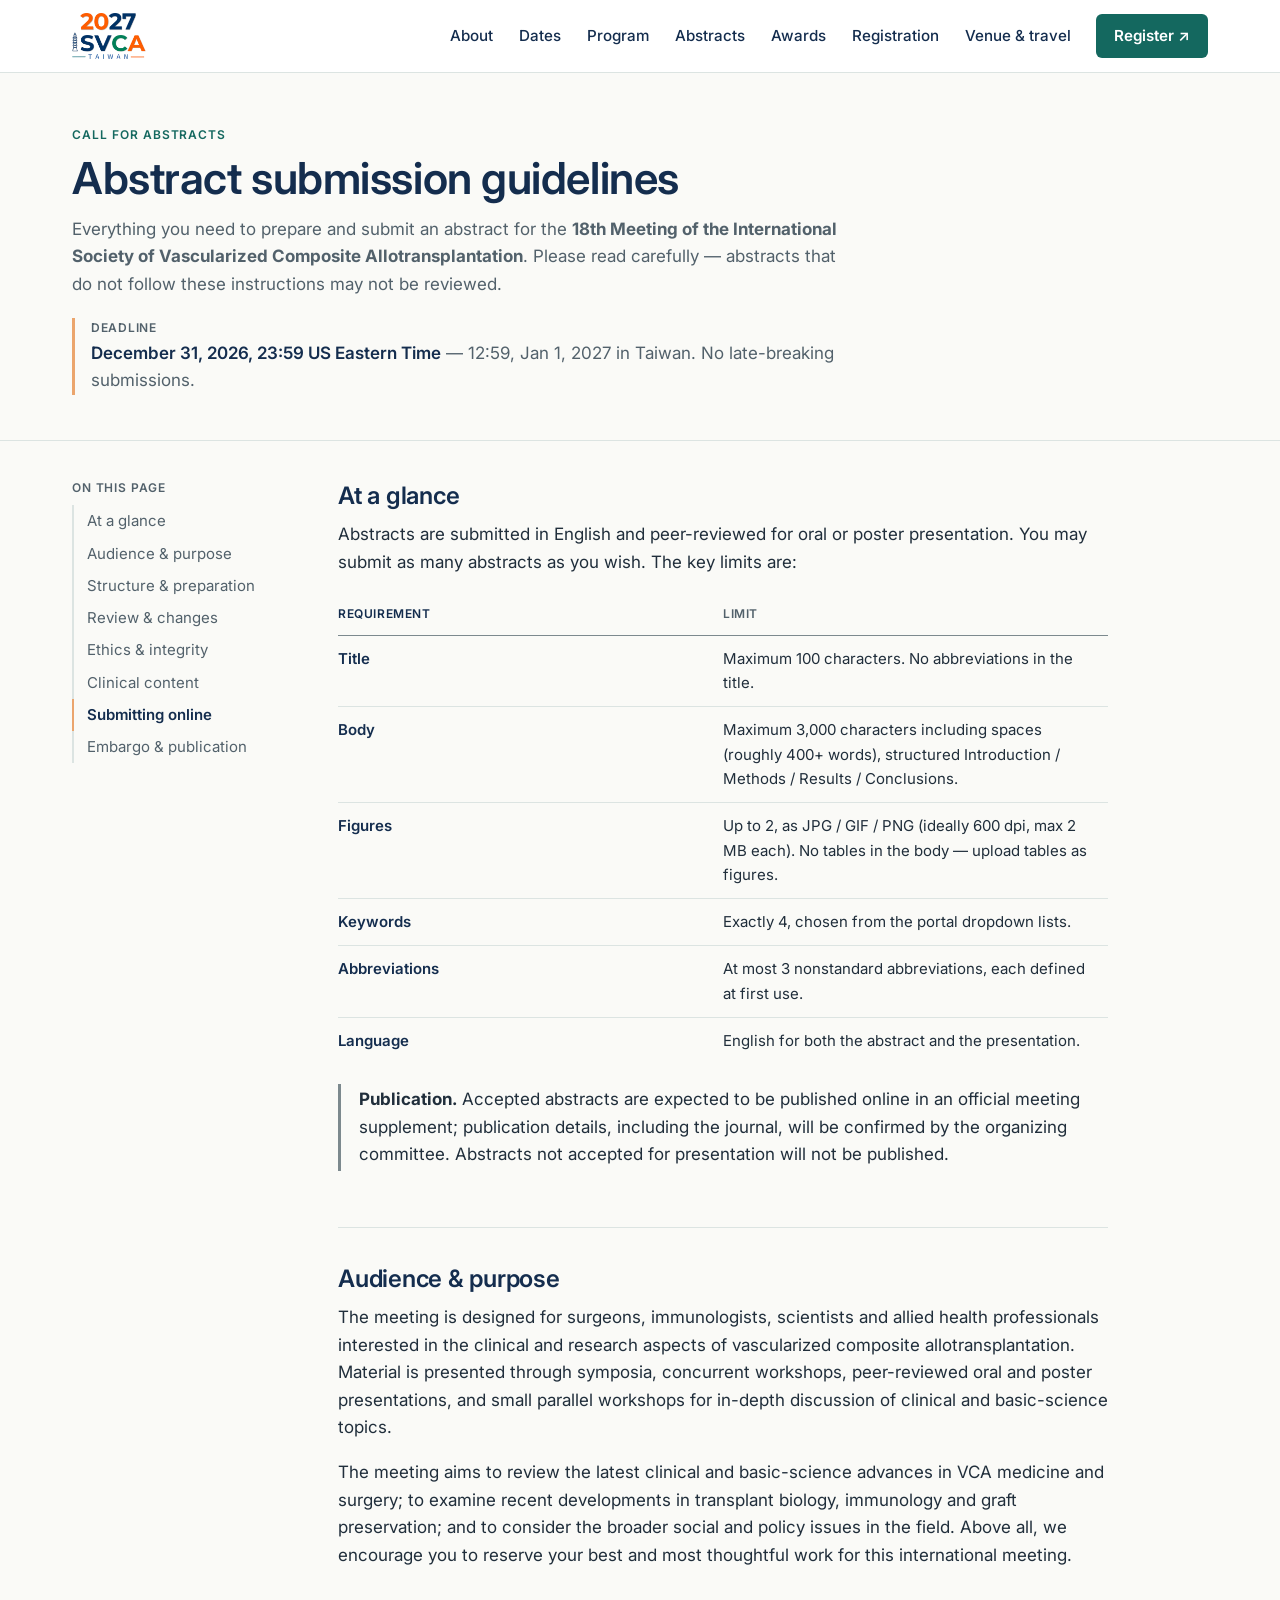
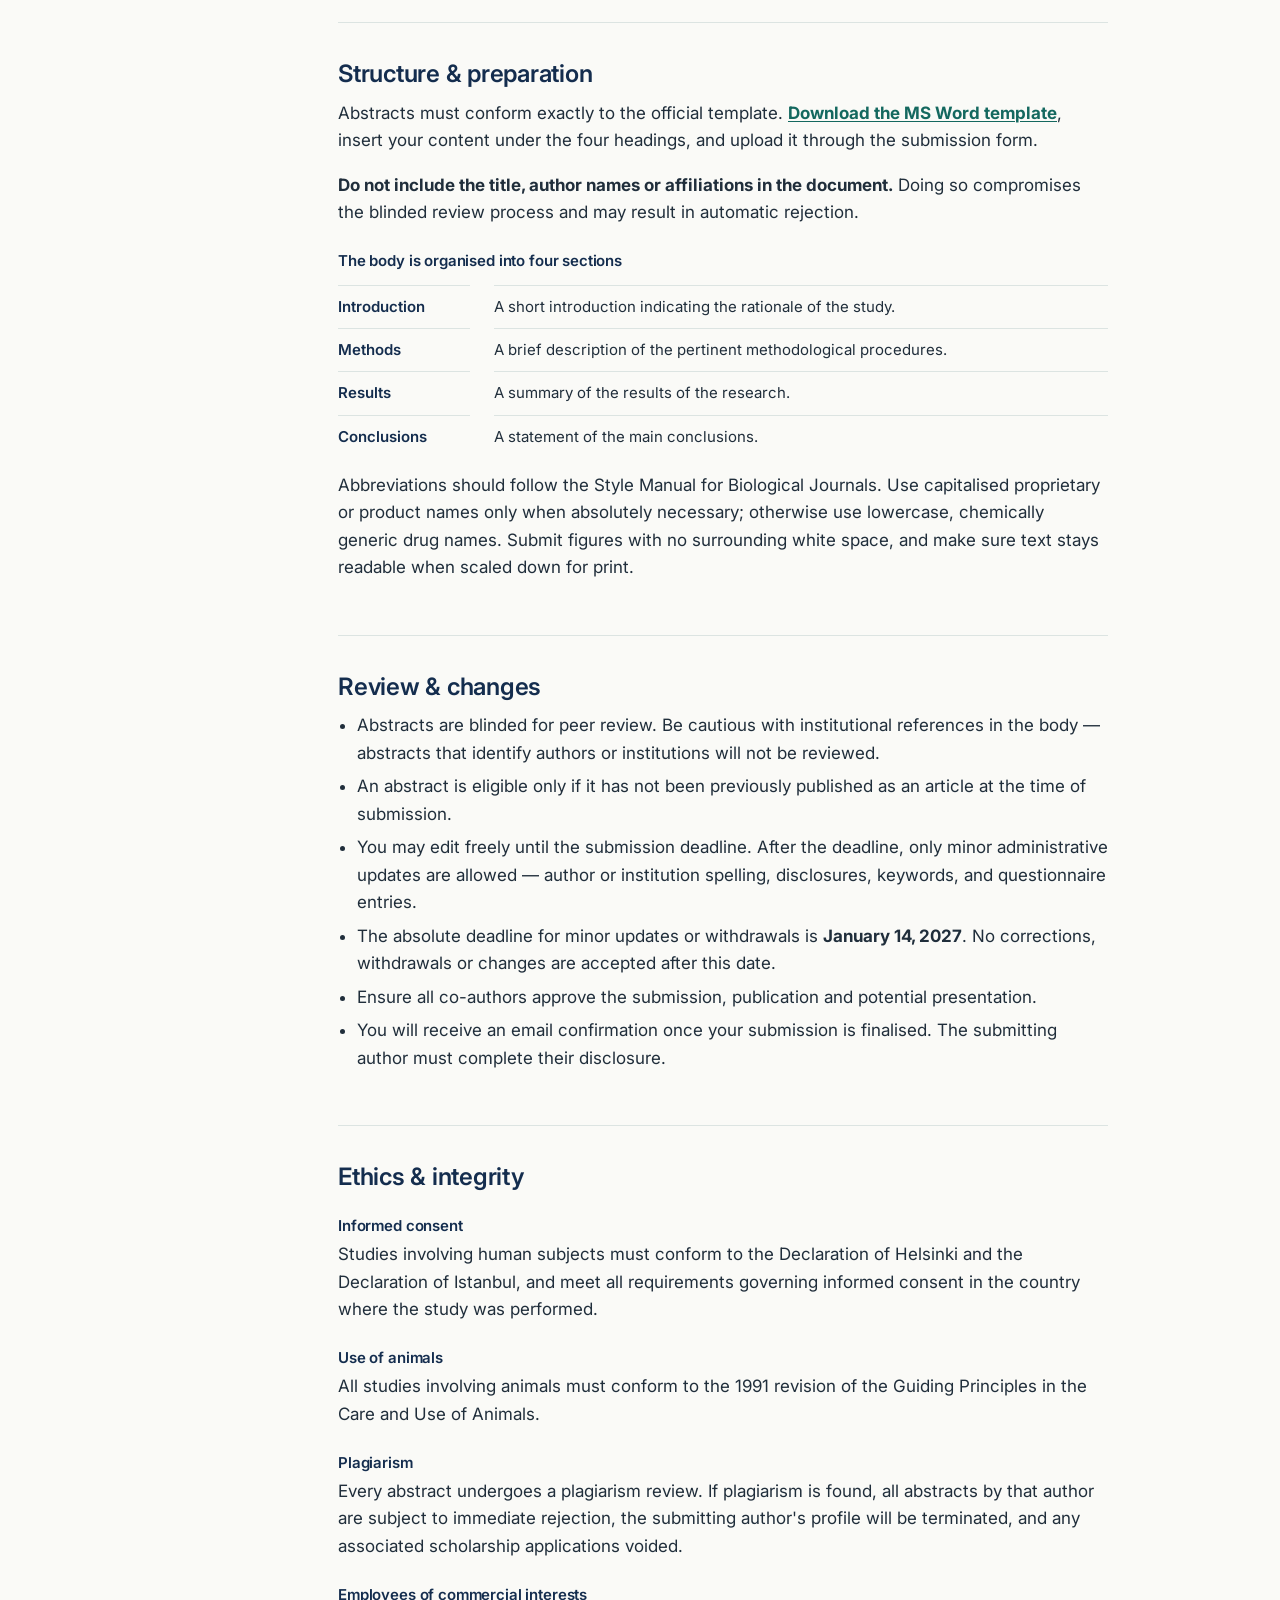
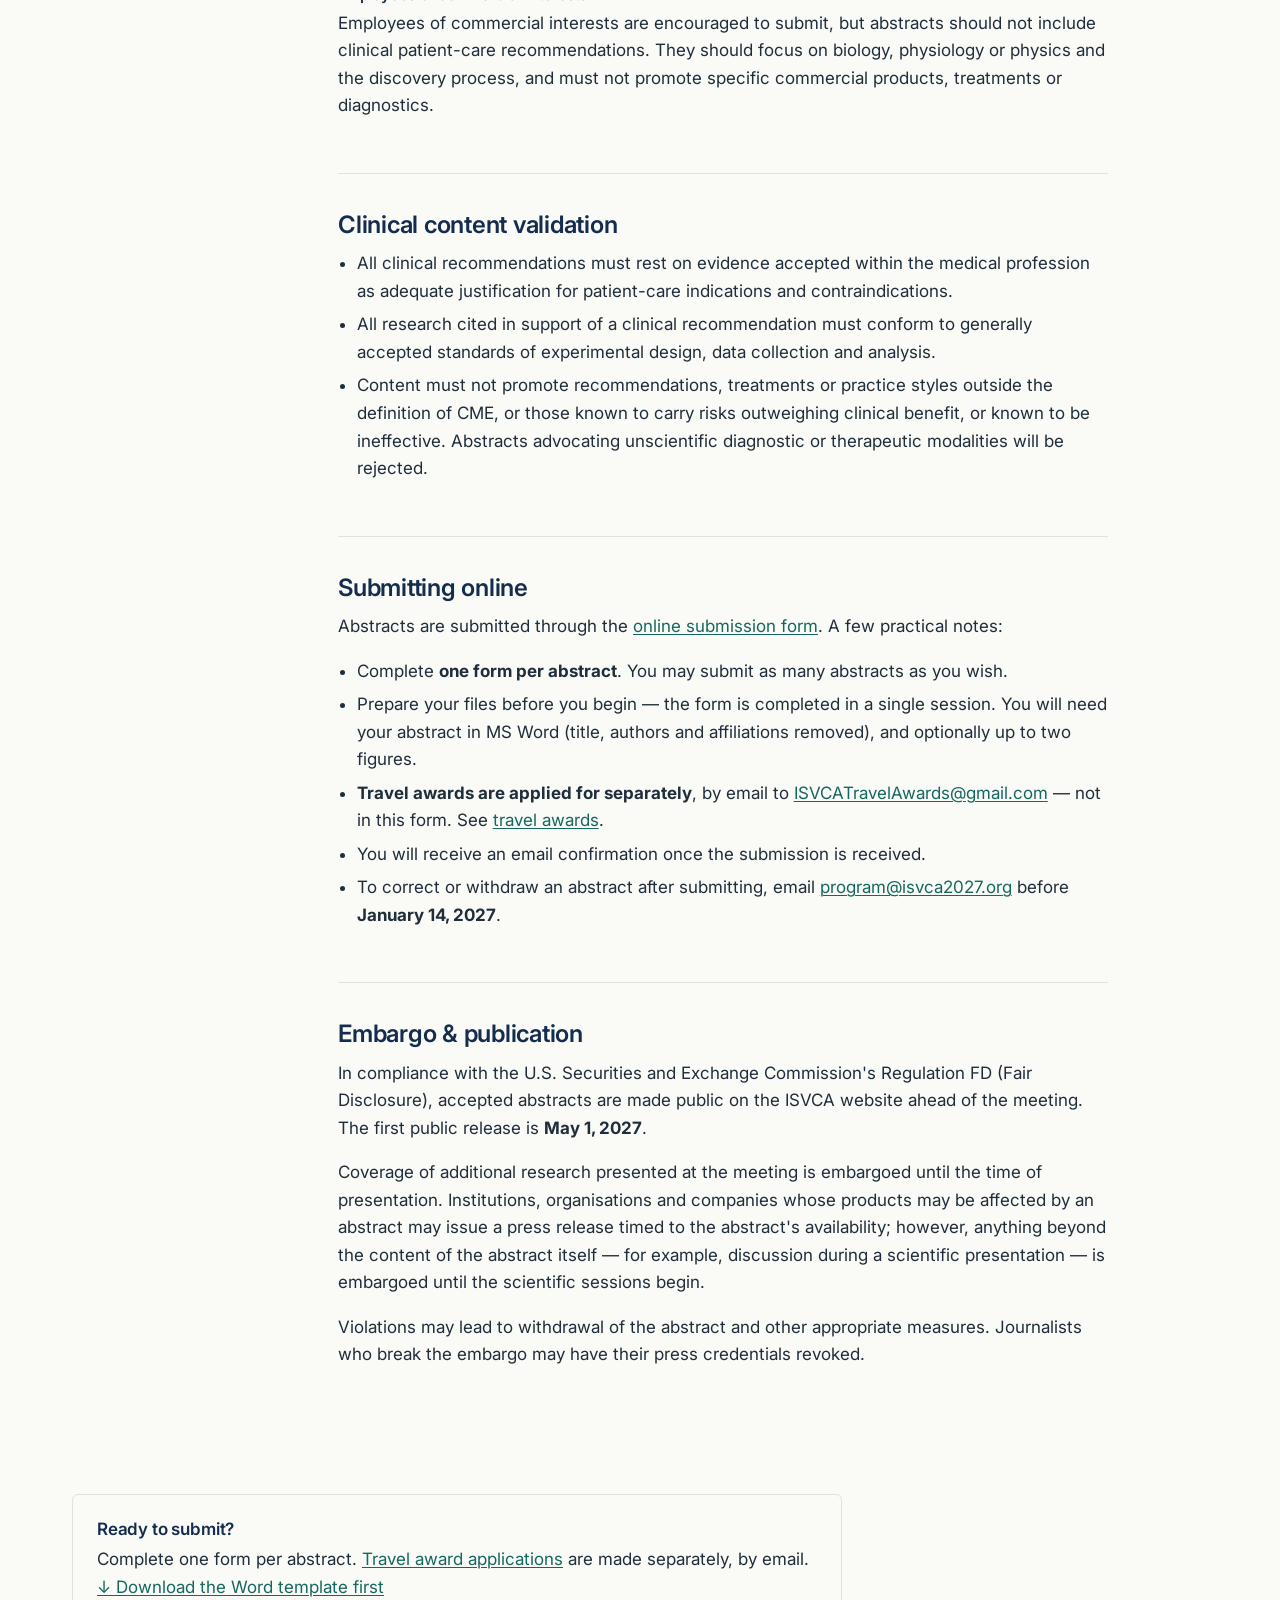
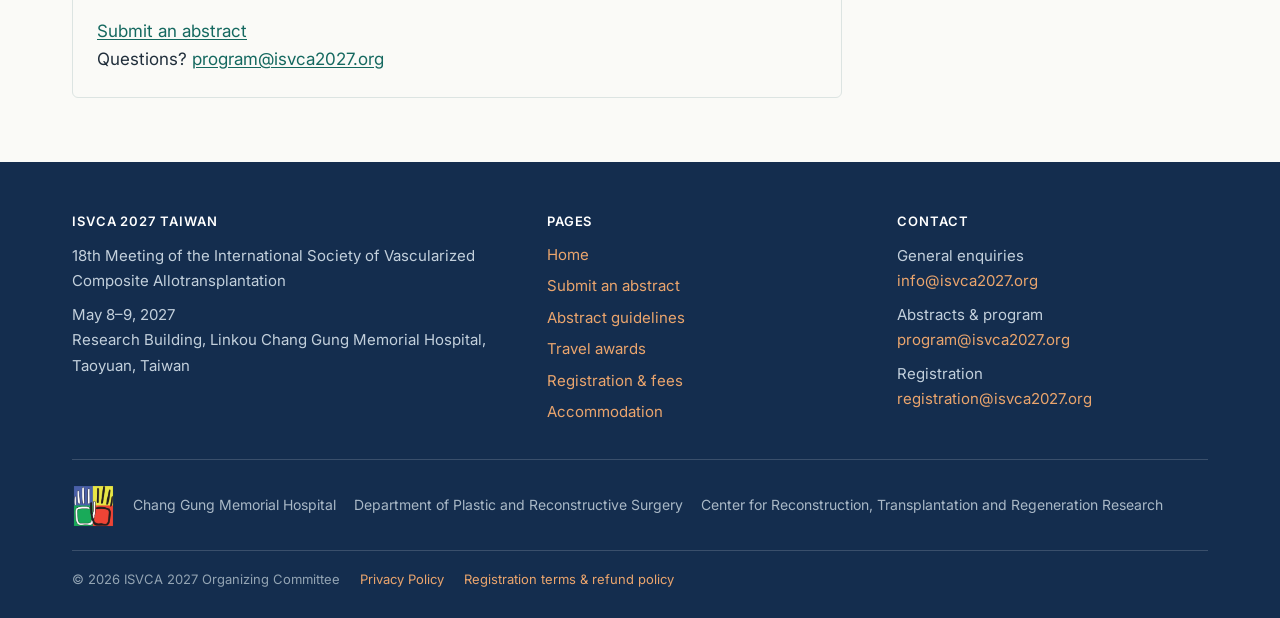
==== commit 18b02916: "Extend abstract and travel award deadline to Dec 31, 2026" ====
--- a/abstract-guidelines.html
+++ b/abstract-guidelines.html
@@ -11,7 +11,7 @@
 <link rel="preconnect" href="https://fonts.googleapis.com">
 <link rel="preconnect" href="https://fonts.gstatic.com" crossorigin>
 <link rel="stylesheet" href="https://fonts.googleapis.com/css2?family=Inter:wght@400;500;600&display=swap">
-<link rel="stylesheet" href="assets/css/site.css?v=3">
+<link rel="stylesheet" href="assets/css/site.css?v=4">
 </head>
 <body>
 <a class="sr-only" href="#main">Skip to main content</a>
@@ -44,7 +44,7 @@
       <span class="kicker">Call for Abstracts</span>
       <h1>Abstract submission guidelines</h1>
       <p class="lede">Everything you need to prepare and submit an abstract for the <b>18th Meeting of the International Society of Vascularized Composite Allotransplantation</b>. Please read carefully — abstracts that do not follow these instructions may not be reviewed.</p>
-      <p class="docpage__meta"><span class="k">Deadline</span> <span class="v">November 30, 2026, 23:59 US Eastern Time</span> — 12:59, Dec 1 in Taiwan. No late-breaking submissions.</p>
+      <p class="docpage__meta"><span class="k">Deadline</span> <span class="v">December 31, 2026, 23:59 US Eastern Time</span> — 12:59, Jan 1, 2027 in Taiwan. No late-breaking submissions.</p>
     </div>
   </div>
 
@@ -107,7 +107,7 @@
         <li>Abstracts are blinded for peer review. Be cautious with institutional references in the body — abstracts that identify authors or institutions will not be reviewed.</li>
         <li>An abstract is eligible only if it has not been previously published as an article at the time of submission.</li>
         <li>You may edit freely until the submission deadline. After the deadline, only minor administrative updates are allowed — author or institution spelling, disclosures, keywords, and questionnaire entries.</li>
-        <li>The absolute deadline for minor updates or withdrawals is <b>December 14, 2026</b>. No corrections, withdrawals or changes are accepted after this date.</li>
+        <li>The absolute deadline for minor updates or withdrawals is <b>January 14, 2027</b>. No corrections, withdrawals or changes are accepted after this date.</li>
         <li>Ensure all co-authors approve the submission, publication and potential presentation.</li>
         <li>You will receive an email confirmation once your submission is finalised. The submitting author must complete their disclosure.</li>
       </ul>
@@ -142,7 +142,7 @@
         <li>Prepare your files before you begin — the form is completed in a single session. You will need your abstract in MS&nbsp;Word (title, authors and affiliations removed), and optionally up to two figures.</li>
         <li><b>Travel awards are applied for separately</b>, by email to <a href="mailto:ISVCATravelAwards@gmail.com">ISVCATravelAwards@gmail.com</a> — not in this form. See <a href="awards.html">travel awards</a>.</li>
         <li>You will receive an email confirmation once the submission is received.</li>
-        <li>To correct or withdraw an abstract after submitting, email <a href="mailto:program@isvca2027.org">program@isvca2027.org</a> before <b>December 14, 2026</b>.</li>
+        <li>To correct or withdraw an abstract after submitting, email <a href="mailto:program@isvca2027.org">program@isvca2027.org</a> before <b>January 14, 2027</b>.</li>
       </ul>
     </section>
 
@@ -205,6 +205,6 @@
     </div>
   </div>
 </footer>
-<script src="assets/js/site.js?v=3" defer></script>
+<script src="assets/js/site.js?v=4" defer></script>
 </body>
 </html>
--- a/assets/css/site.css
+++ b/assets/css/site.css
@@ -604,3 +604,115 @@
   dl.struct dd{border-top:none;padding-top:2px}
 }
 .refundtable td:last-child{text-align:right;white-space:nowrap;font-weight:600;color:var(--navy)}
+
+/* ==========================================================================
+   Reading layers — overview first, detail on request
+   ========================================================================== */
+
+/* heading sits close to its own content; sections stay apart */
+.s-head--tight{margin-bottom:22px}
+.s-head--tight .lede{margin-top:.5rem}
+.minihead{font-size:.8125rem;font-weight:600;letter-spacing:.07em;text-transform:uppercase;
+  color:var(--text-secondary);margin:0 0 .5rem}
+
+/* lead paragraph: one sentence, larger, the thing to remember */
+.lead{font-size:clamp(1.1875rem,1.7vw,1.375rem);line-height:1.5;color:var(--brand-navy);
+  max-width:42ch;margin:0 0 1rem;font-weight:500;letter-spacing:-.005em}
+
+/* host line */
+.hostline{margin:22px 0 18px;padding-top:14px;border-top:1px solid var(--rule);max-width:var(--measure)}
+.hostline__k{margin:0 0 .25rem;font-size:.75rem;font-weight:600;letter-spacing:.07em;text-transform:uppercase;
+  color:var(--text-secondary)}
+.hostline__v{margin:0;color:var(--text-primary);font-size:.9375rem;line-height:1.55}
+
+/* scientific themes: a plain ruled list */
+.themes{list-style:none;margin:0;padding:0;border-top:1px solid var(--rule)}
+.themes li{margin:0;padding:11px 0;border-bottom:1px solid var(--rule);line-height:1.45}
+
+/* ---------- Disclosure: specific label, 48px target, native & searchable */
+.more{margin-top:20px;border-top:1px solid var(--rule);border-bottom:1px solid var(--rule)}
+.more > summary{display:flex;align-items:center;justify-content:space-between;gap:14px;
+  min-height:48px;padding:12px 2px;cursor:pointer;list-style:none;
+  font-weight:600;font-size:.9375rem;color:var(--brand-teal)}
+.more > summary::-webkit-details-marker{display:none}
+.more > summary::after{content:"";flex:0 0 auto;width:8px;height:8px;margin-right:6px;
+  border-right:2px solid currentColor;border-bottom:2px solid currentColor;
+  transform:rotate(45deg) translateY(-2px);transition:transform var(--t) ease}
+.more[open] > summary::after{transform:rotate(-135deg) translateY(-2px)}
+.more > summary:hover{color:var(--brand-teal-hover)}
+.more > summary:focus-visible{outline:3px solid var(--focus-ring);outline-offset:2px}
+.more__body{padding:2px 0 18px}
+.more__body > :last-child{margin-bottom:0}
+.more__body .datalist{border-top:none}
+.more--compact{margin-top:14px}
+.more--compact > summary{font-size:.875rem;min-height:44px}
+.newslist--more{border-top:none}
+
+/* ---------- Milestones: the four dates that decide things -------------- */
+.milestones{list-style:none;margin:0;padding:0;display:grid;
+  grid-template-columns:repeat(4,minmax(0,1fr));gap:0;border-top:2px solid var(--brand-navy)}
+.milestone{margin:0;padding:16px 20px 18px 0}
+.milestone + .milestone{padding-left:20px;border-left:1px solid var(--rule)}
+.milestone__date{margin:0;font-size:1.1875rem;font-weight:600;color:var(--brand-navy);line-height:1.25}
+.milestone.is-key .milestone__date{color:var(--accent-warm-text)}
+.milestone__what{margin:.35rem 0 0;color:var(--text-primary);line-height:1.45}
+.milestone__note{margin:.3rem 0 0;font-size:.8125rem;color:var(--text-secondary);line-height:1.4}
+@media (max-width:900px){
+  .milestones{grid-template-columns:repeat(2,minmax(0,1fr))}
+  .milestone:nth-child(3){padding-left:0;border-left:none}
+  .milestone:nth-child(n+3){border-top:1px solid var(--rule)}
+}
+@media (max-width:560px){
+  .milestones{grid-template-columns:minmax(0,1fr)}
+  .milestone,.milestone + .milestone{padding:14px 0;border-left:none}
+  .milestone + .milestone{border-top:1px solid var(--rule)}
+}
+
+/* ---------- Abstracts: three steps side by side, key limits as figures -- */
+.steps--3{display:grid;grid-template-columns:repeat(3,minmax(0,1fr));gap:0 32px;border-top:none}
+.steps--3 li{grid-template-columns:32px minmax(0,1fr);gap:0 12px;border-top:1px solid var(--rule);border-bottom:none;padding:16px 0 4px}
+@media (max-width:860px){
+  .steps--3{grid-template-columns:minmax(0,1fr)}
+  .steps--3 li{padding:14px 0}
+  .steps--3 li:last-child{border-bottom:1px solid var(--rule)}
+}
+.amount--abs{margin:24px 0 26px}
+.amount--abs b{font-size:1.25rem}
+.hero__actions--left{justify-content:flex-start;margin-top:4px}
+@media (max-width:760px){
+  .hero__actions--left{flex-direction:row;flex-wrap:wrap}
+  .hero__actions--left .btn{flex:0 1 auto;width:auto}
+}
+
+/* ---------- Awards: one line of requirement under each amount ---------- */
+.award__req{margin:0;color:var(--text-primary);font-size:.9375rem;line-height:1.5}
+.award__how{max-width:var(--measure);margin:20px 0 0;color:var(--text-primary)}
+.award__how + .award__how{margin-top:10px}
+#awards .hero__actions{margin-top:22px}
+
+/* ---------- Registration key points ----------------------------------- */
+.keypoints{list-style:none;margin:26px 0 24px;padding:0;max-width:var(--measure);border-top:1px solid var(--rule)}
+.keypoints li{margin:0;padding:12px 0;border-bottom:1px solid var(--rule);line-height:1.55}
+
+/* ---------- Hotels: facts row, then two calm columns ------------------ */
+.keyfacts{list-style:none;margin:0 0 28px;padding:14px 0;display:flex;flex-wrap:wrap;gap:12px 36px;
+  border-top:1px solid var(--rule);border-bottom:1px solid var(--rule)}
+.keyfacts li{margin:0;display:flex;flex-direction:column;min-width:120px;max-width:240px}
+.keyfacts b{font-size:1.125rem;font-weight:600;color:var(--brand-navy);line-height:1.25}
+.keyfacts span{font-size:.8125rem;color:var(--text-secondary);line-height:1.4;margin-top:2px}
+.hotels{display:grid;grid-template-columns:repeat(2,minmax(0,1fr));gap:0 48px}
+.hotel h3{font-size:1.25rem;margin:0 0 .35rem}
+.hotel__where{margin:0 0 .6rem;color:var(--text-secondary);max-width:46ch}
+.hotel__from{margin:0 0 .9rem;color:var(--text-primary)}
+.hotel__from b{font-size:1.125rem;color:var(--brand-navy)}
+@media (max-width:760px){
+  .hotels{grid-template-columns:minmax(0,1fr);gap:32px}
+  .keyfacts{gap:12px 24px}
+  .keyfacts li{min-width:calc(50% - 12px);max-width:none}
+}
+.hero__actions--left{align-items:center}
+.hero__actions--left .link-quiet{align-self:center}
+/* 761–1000px: two Congress Scientific Awards side by side, Nakos across the row */
+@media (min-width:761px) and (max-width:1000px){
+  .awards--3 .award:nth-child(3){grid-column:1 / -1;padding-left:0;border-left:none;border-top:1px solid var(--rule)}
+}
